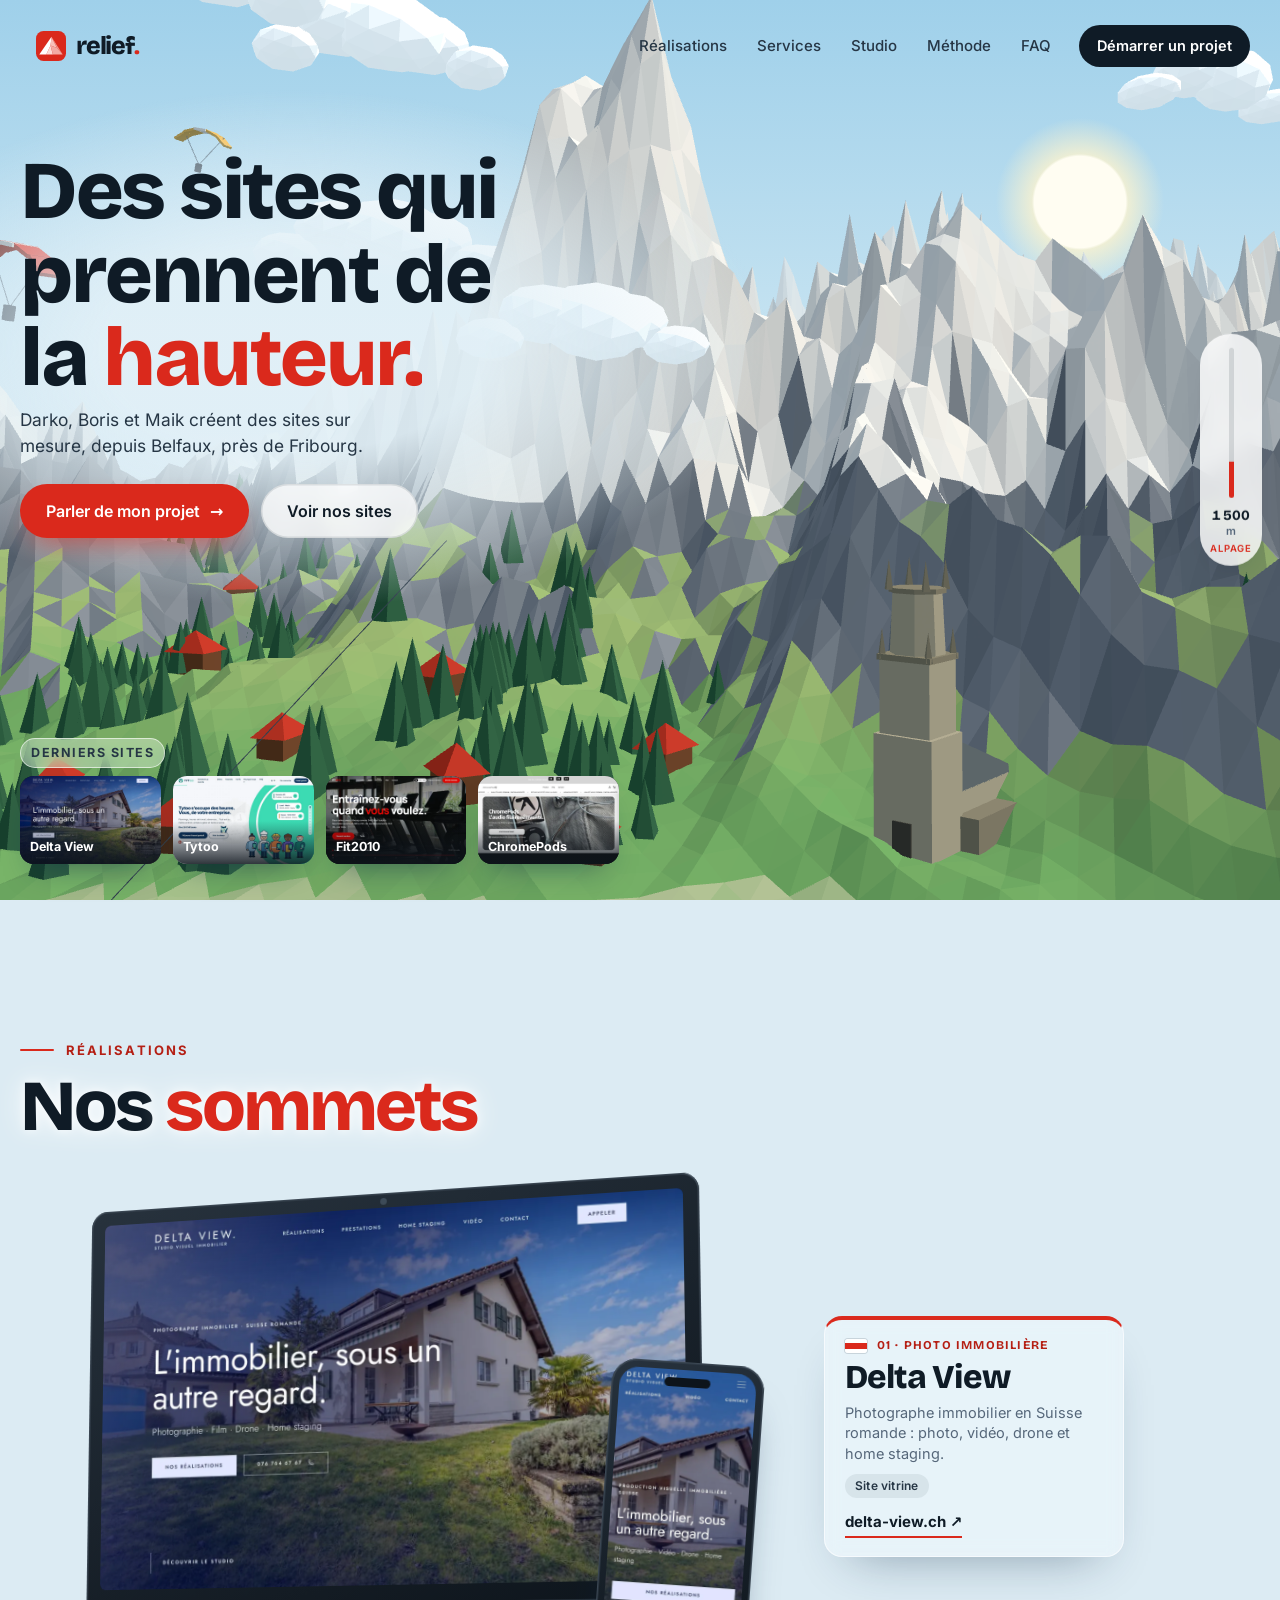
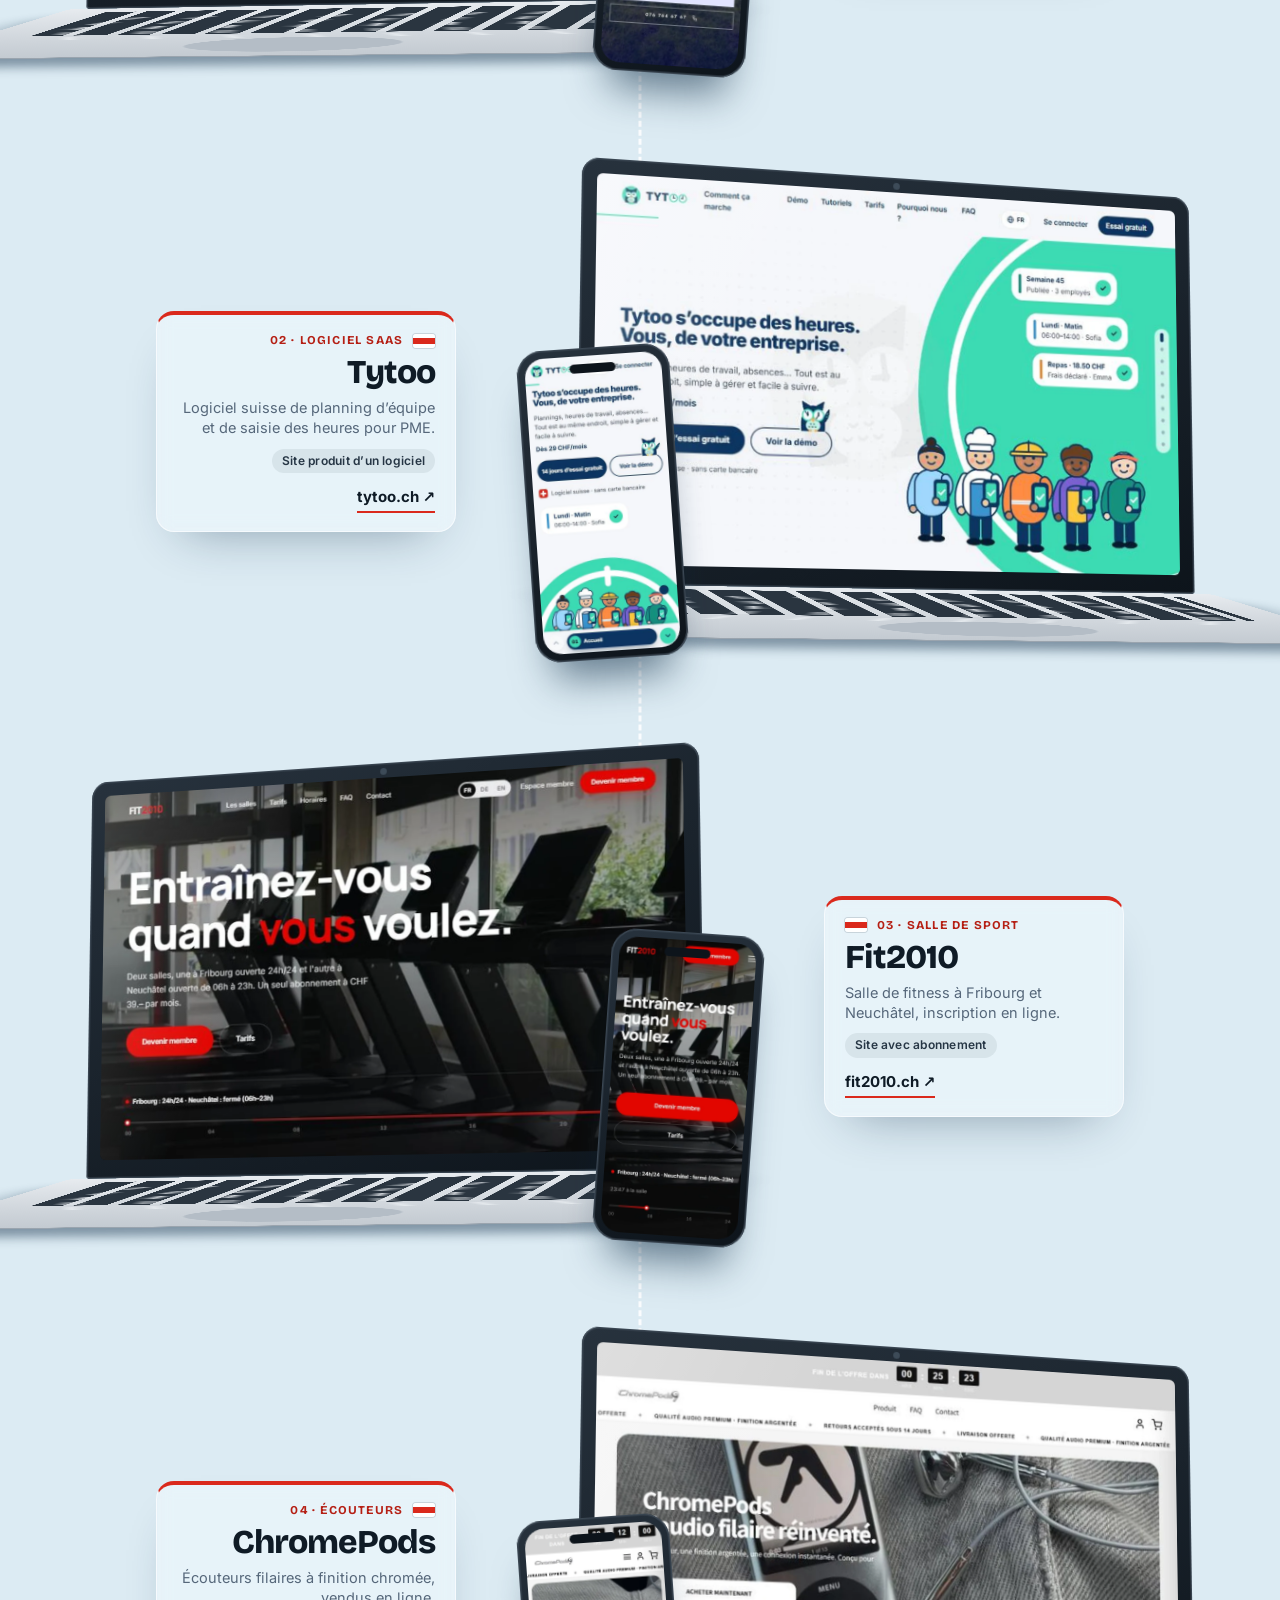
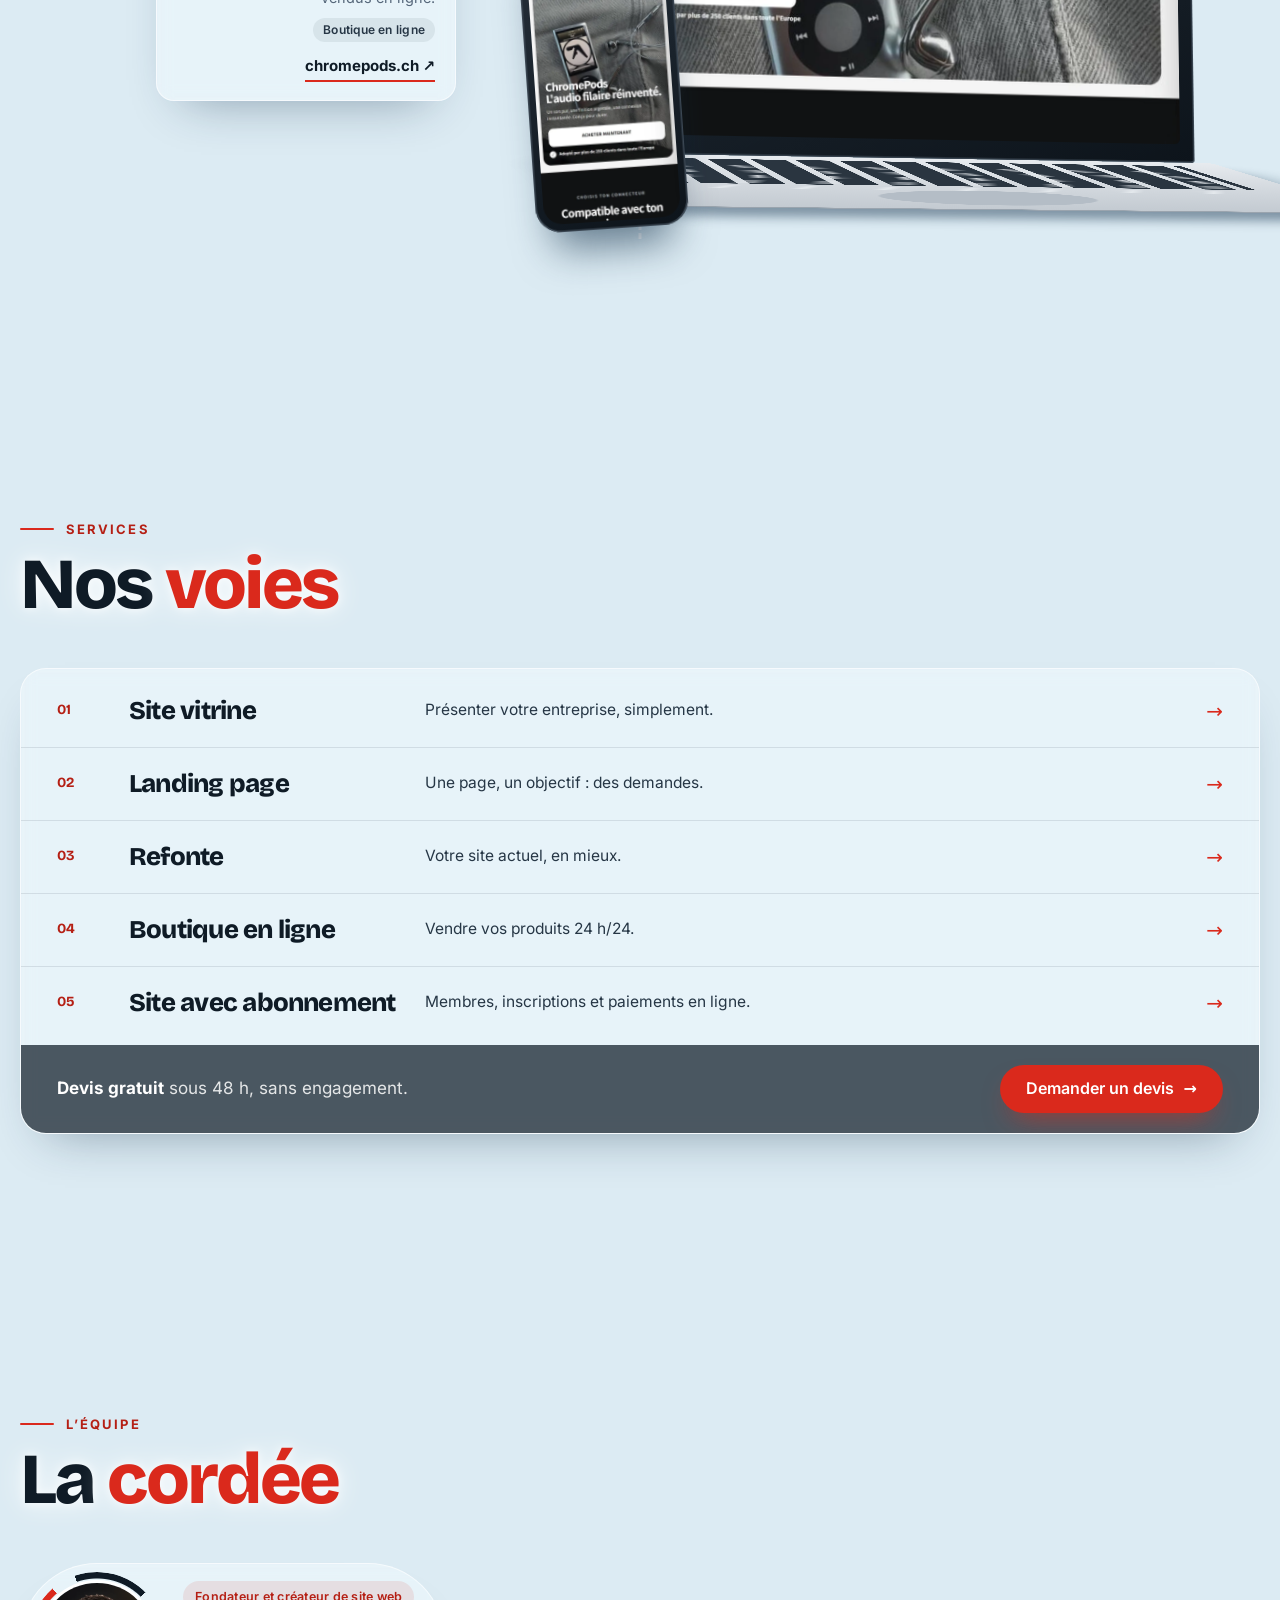
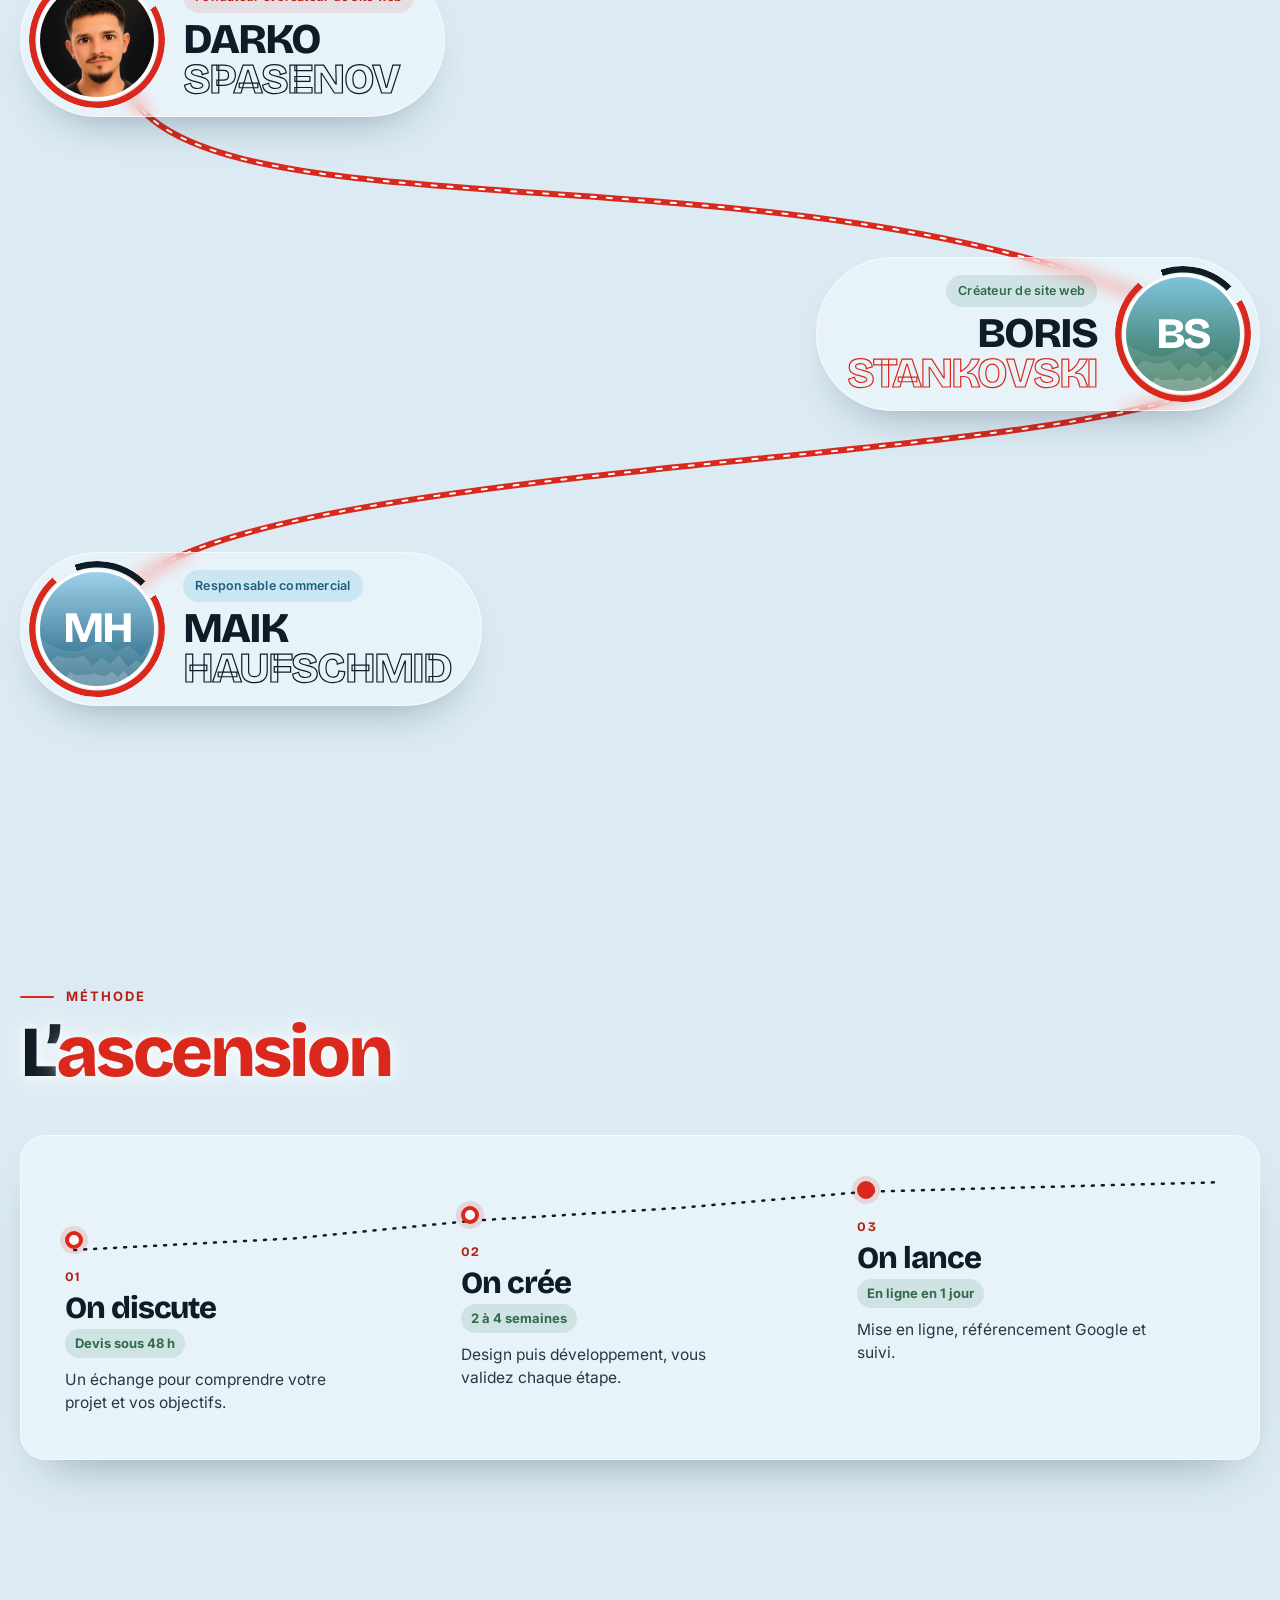
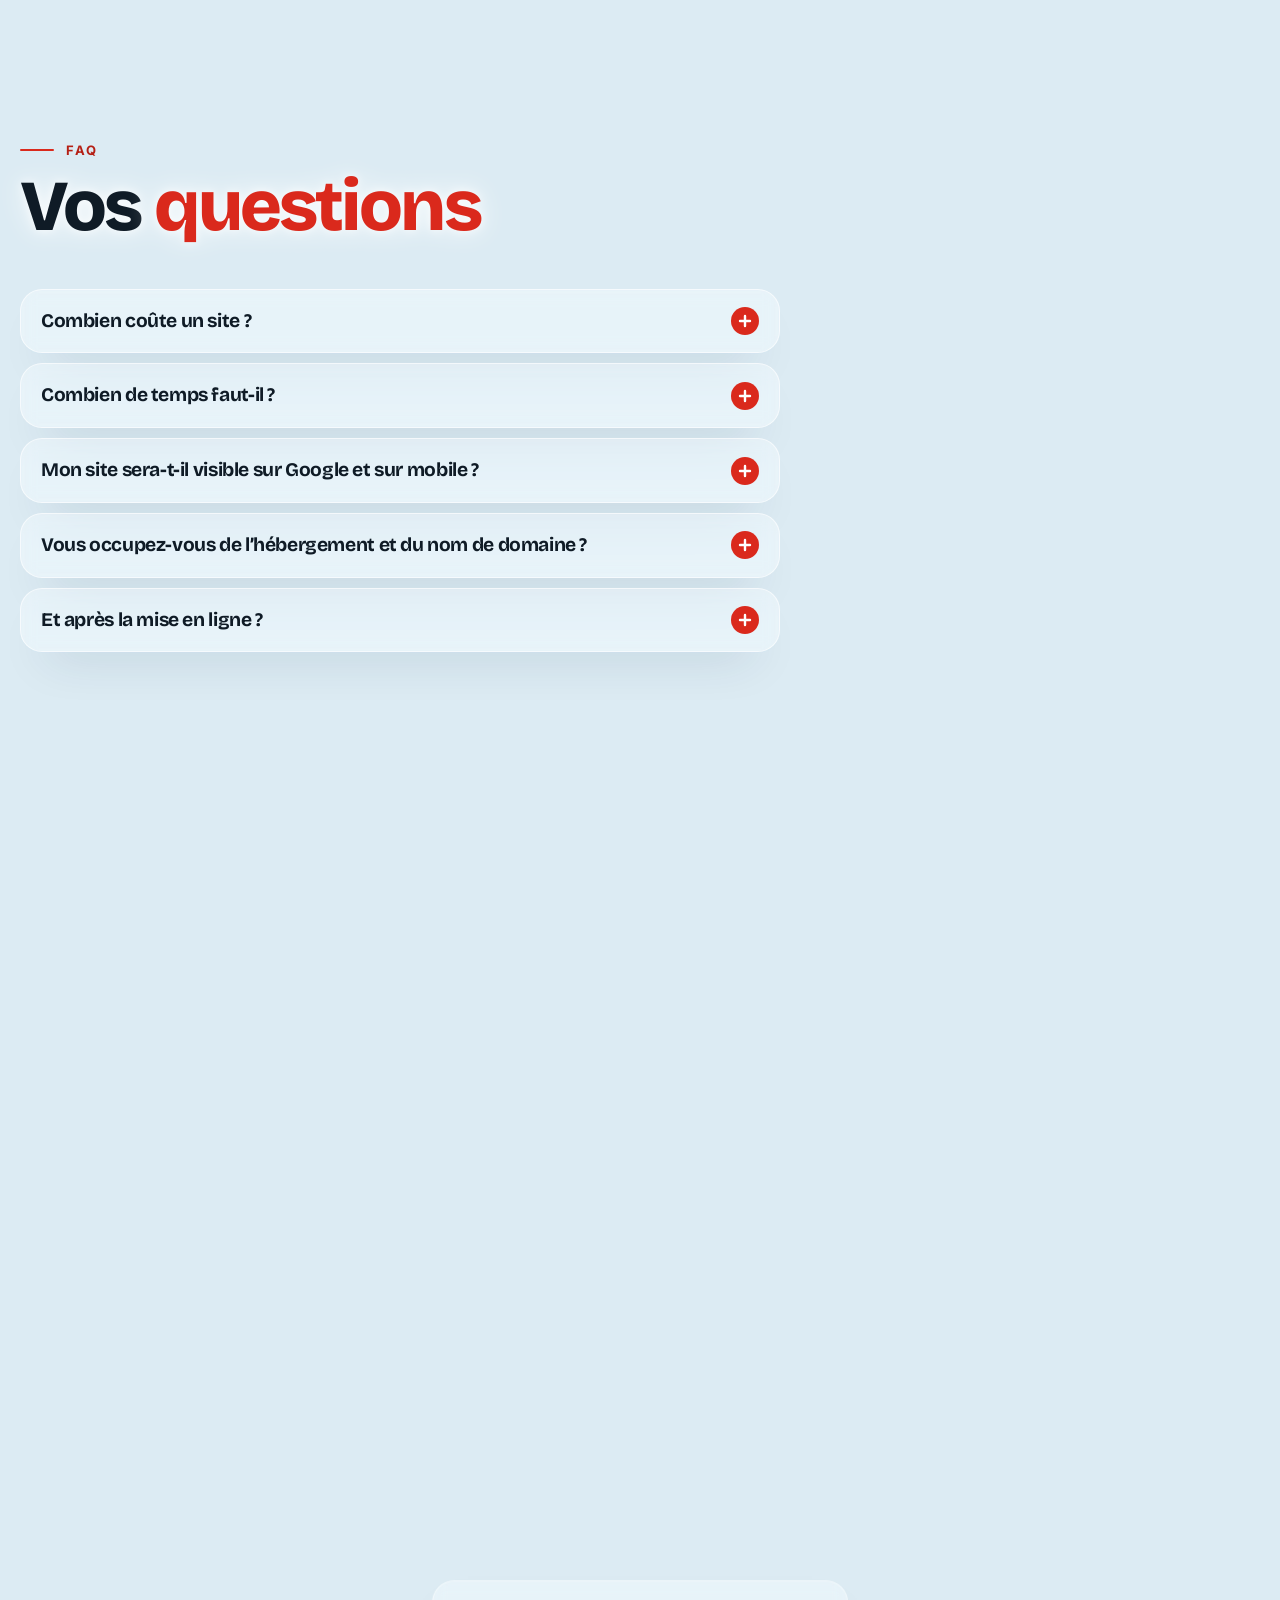
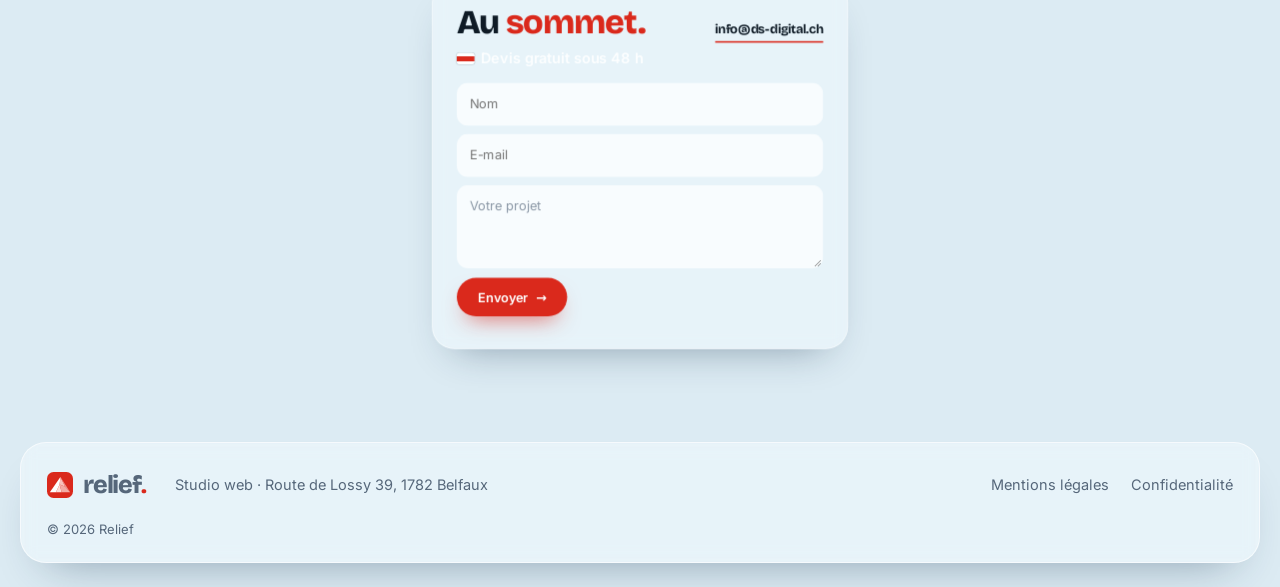
==== index.html @ d798a4e4 "Mobile : 2 sites par écran et défilement automatique écran par écran Co-Authored-By: Claude Opus 5.5" ====
<!doctype html>
<html lang="fr-CH">
<head>
<meta charset="utf-8">
<meta name="viewport" content="width=device-width, initial-scale=1, viewport-fit=cover">
<title>Relief — Création de sites internet à Fribourg | Studio web suisse</title>
<meta name="description" content="Relief, studio web à Belfaux (Fribourg) : sites vitrines, landing pages, refontes, boutiques en ligne et sites avec abonnement. Devis gratuit sous 48 h.">
<link rel="canonical" href="https://darkospasenov.github.io/relief/">
<meta name="robots" content="index, follow, max-image-preview:large">
<meta name="theme-color" content="#EAF3F8">
<link rel="icon" href="assets/logo-relief.svg" type="image/svg+xml">
<link rel="icon" href="assets/favicon.png" type="image/png">
<meta property="og:type" content="website">
<meta property="og:locale" content="fr_CH">
<meta property="og:site_name" content="Relief">
<meta property="og:url" content="https://darkospasenov.github.io/relief/">
<meta property="og:title" content="Relief — Des sites qui prennent de la hauteur">
<meta property="og:description" content="Studio web à Fribourg : sites vitrines, landing pages, refontes, boutiques et sites avec abonnement. Devis gratuit sous 48 h.">
<meta property="og:image" content="https://darkospasenov.github.io/relief/assets/og-image.jpg">
<meta property="og:image:alt" content="Relief, studio web suisse : des sites qui prennent de la hauteur">
<meta name="twitter:card" content="summary_large_image">
<link rel="preload" href="assets/fonts/bricolage.woff2" as="font" type="font/woff2" crossorigin>
<link rel="preload" href="assets/fonts/inter.woff2" as="font" type="font/woff2" crossorigin>
<link rel="stylesheet" href="assets/relief.css?v=20261126h">
<script defer src="site-config.js?v=20261126h"></script>
<script defer src="assets/relief-ui.js?v=20261126h"></script>
<script type="module" src="assets/relief-3d.min.js?v=20261126h"></script>
<script type="application/ld+json">
{"@context":"https://schema.org","@graph":[
{"@type":"ProfessionalService","@id":"https://darkospasenov.github.io/relief/#studio","name":"Relief","description":"Studio web suisse : création de sites internet sur mesure à Fribourg.","url":"https://darkospasenov.github.io/relief/","logo":"https://darkospasenov.github.io/relief/assets/favicon.png","image":"https://darkospasenov.github.io/relief/assets/og-image.jpg","email":"info@ds-digital.ch","address":{"@type":"PostalAddress","streetAddress":"Route de Lossy 39","postalCode":"1782","addressLocality":"Belfaux","addressRegion":"FR","addressCountry":"CH"},"areaServed":[{"@type":"AdministrativeArea","name":"Canton de Fribourg"},{"@type":"Country","name":"Suisse"}],"knowsLanguage":"fr","founder":{"@type":"Person","name":"Darko Spasenov"},"employee":[{"@type":"Person","name":"Darko Spasenov","jobTitle":"Fondateur et créateur de site web"},{"@type":"Person","name":"Boris Stankovski","jobTitle":"Créateur de site web"},{"@type":"Person","name":"Maik Haufschmid","jobTitle":"Responsable commercial"}],
"hasOfferCatalog":{"@type":"OfferCatalog","name":"Services","itemListElement":[
{"@type":"Offer","itemOffered":{"@type":"Service","name":"Site vitrine"}},
{"@type":"Offer","itemOffered":{"@type":"Service","name":"Landing page"}},
{"@type":"Offer","itemOffered":{"@type":"Service","name":"Refonte de site"}},
{"@type":"Offer","itemOffered":{"@type":"Service","name":"Boutique en ligne"}},
{"@type":"Offer","itemOffered":{"@type":"Service","name":"Site avec abonnement"}}]}},
{"@type":"WebSite","@id":"https://darkospasenov.github.io/relief/#site","url":"https://darkospasenov.github.io/relief/","name":"Relief","inLanguage":"fr-CH","publisher":{"@id":"https://darkospasenov.github.io/relief/#studio"}},
{"@type":"FAQPage","mainEntity":[{"@type": "Question", "name": "Combien coûte un site ?", "acceptedAnswer": {"@type": "Answer", "text": "Chaque projet est différent. Décrivez-nous le vôtre : vous recevez un devis gratuit sous 48 h."}},
{"@type": "Question", "name": "Combien de temps faut-il ?", "acceptedAnswer": {"@type": "Answer", "text": "En général 2 à 4 semaines, selon la taille du site et la rapidité des contenus (textes, photos)."}},
{"@type": "Question", "name": "Mon site sera-t-il visible sur Google et sur mobile ?", "acceptedAnswer": {"@type": "Answer", "text": "Oui. Chaque site est pensé d’abord pour le téléphone, rapide, et préparé pour le référencement Google."}},
{"@type": "Question", "name": "Vous occupez-vous de l’hébergement et du nom de domaine ?", "acceptedAnswer": {"@type": "Answer", "text": "Oui, on peut tout gérer pour vous, ou travailler avec ce que vous avez déjà."}},
{"@type": "Question", "name": "Et après la mise en ligne ?", "acceptedAnswer": {"@type": "Answer", "text": "On reste là pour les mises à jour, les modifications et les nouvelles pages."}}]}
]}
</script>
</head>
<body class="ascent">
<div class="world" aria-hidden="true"><i class="sun"></i><canvas data-hero-canvas></canvas><div class="hero-fallback"></div><i class="cloudpass" data-cloudpass></i></div>
<a class="skip" href="#main">Aller au contenu</a>

<header class="nav" data-nav>
  <div class="wrap nav-in">
    <a class="logo" href="#top" aria-label="Relief, accueil">
      <img src="assets/logo-relief.svg" alt="" width="30" height="30">
      <span>relief<b>.</b></span>
    </a>
    <nav class="nav-links" aria-label="Navigation principale">
      <a href="#sommets">Réalisations</a>
      <a href="#services">Services</a>
      <a href="#studio">Studio</a>
      <a href="#methode">Méthode</a>
      <a href="#faq">FAQ</a>
    </nav>
    <a class="btn btn-ink btn-sm" href="#contact">Démarrer un projet</a>
    <button class="burger" type="button" aria-label="Ouvrir le menu" aria-expanded="false" data-burger><span></span><span></span></button>
  </div>
  <div class="mobile-menu" data-menu hidden>
    <a href="#sommets">Réalisations</a>
    <a href="#services">Services</a>
    <a href="#studio">Studio</a>
    <a href="#methode">Méthode</a>
    <a href="#faq">FAQ</a>
    <a href="#contact">Contact</a>
  </div>
</header>

<main id="main">

  <!-- HERO ─ paysage alpin en WebGL -->
  <section class="hero" id="top" data-scroll>
    <div class="wrap hero-in">
      <div class="hero-copy">
        <h1 class="hero-title" data-words>Des sites qui prennent de la <em>hauteur.</em></h1>
        <p class="hero-sub">Darko, Boris et Maik créent des sites sur mesure, depuis Belfaux, près de Fribourg.</p>
        <div class="hero-cta">
          <a class="btn btn-red" href="#contact">Parler de mon projet <span aria-hidden="true">→</span></a>
          <a class="btn btn-ghost" href="#sommets">Voir nos sites</a>
        </div>
      </div>
    </div>
    <!-- bas de l'écran d'accueil : les derniers sites, en vignettes -->
    <div class="wrap hero-work">
      <p class="hero-work-label">Derniers sites</p>
      <ul class="hero-work-list">
        <li><a href="#site-delta-view"><img src="assets/work/delta-view.webp" alt="" width="1280" height="800" decoding="async"><span>Delta View</span></a></li>
        <li><a href="#site-tytoo"><img src="assets/work/tytoo.webp" alt="" width="1280" height="800" decoding="async"><span>Tytoo</span></a></li>
        <li><a href="#site-fit2010"><img src="assets/work/fit2010.webp" alt="" width="1280" height="800" decoding="async"><span>Fit2010</span></a></li>
        <li><a href="#site-chromepods"><img src="assets/work/chromepods.webp" alt="" width="1280" height="800" decoding="async"><span>ChromePods</span></a></li>
      </ul>
    </div>
  </section>


  <!-- RÉALISATIONS ─ un ordinateur 3D qui s'ouvre pour chaque site -->
  <section class="section sommets" id="sommets">
    <div class="wrap">
      <div class="sec-head" data-scroll>
        <p class="kicker">Réalisations</p>
        <h2 class="sec-title">Nos <em>sommets</em></h2>
      </div>

      <div class="trail">
        <!--
          Pour ajouter une réalisation : copier un <article class="climb"> et
          mettre la capture (1280×800, .webp) dans assets/work/.
        -->
        <article class="climb" id="site-delta-view" data-scroll>
          <a class="laptop" href="https://delta-view.ch" target="_blank" rel="noopener" aria-label="Visiter delta-view.ch">
            <span class="laptop-3d">
              <span class="laptop-lid"><span class="laptop-screen">
                <img src="assets/work/delta-view.webp" alt="Page d’accueil du site delta-view.ch, réalisé par Relief" width="1280" height="800" loading="lazy" decoding="async">
              </span></span>
              <span class="laptop-base" aria-hidden="true"></span>
            </span>
            <span class="phone" aria-hidden="true"><img src="assets/work/delta-view-mobile.webp" alt="" width="600" height="1300" loading="lazy" decoding="async"></span>
          </a>
          <div class="climb-copy">
            <p class="summit"><span class="blaze" aria-hidden="true"></span>01 · Photo immobilière</p>
            <h3>Delta View</h3>
            <p class="climb-desc">Photographe immobilier en Suisse romande : photo, vidéo, drone et home staging.</p>
            <p class="climb-what"><span class="pill">Site vitrine</span></p>
            <a class="link-arrow" href="https://delta-view.ch" target="_blank" rel="noopener">delta-view.ch ↗</a>
          </div>
        </article>

        <article class="climb" id="site-tytoo" data-scroll>
          <a class="laptop" href="https://tytoo.ch" target="_blank" rel="noopener" aria-label="Visiter tytoo.ch">
            <span class="laptop-3d">
              <span class="laptop-lid"><span class="laptop-screen">
                <img src="assets/work/tytoo.webp" alt="Page d’accueil du site tytoo.ch, réalisé par Relief" width="1280" height="800" loading="lazy" decoding="async">
              </span></span>
              <span class="laptop-base" aria-hidden="true"></span>
            </span>
            <span class="phone" aria-hidden="true"><img src="assets/work/tytoo-mobile.webp" alt="" width="600" height="1300" loading="lazy" decoding="async"></span>
          </a>
          <div class="climb-copy">
            <p class="summit"><span class="blaze" aria-hidden="true"></span>02 · Logiciel SaaS</p>
            <h3>Tytoo</h3>
            <p class="climb-desc">Logiciel suisse de planning d’équipe et de saisie des heures pour PME.</p>
            <p class="climb-what"><span class="pill">Site produit d’un logiciel</span></p>
            <a class="link-arrow" href="https://tytoo.ch" target="_blank" rel="noopener">tytoo.ch ↗</a>
          </div>
        </article>

        <article class="climb" id="site-fit2010" data-scroll>
          <a class="laptop" href="https://fit2010.ch" target="_blank" rel="noopener" aria-label="Visiter fit2010.ch">
            <span class="laptop-3d">
              <span class="laptop-lid"><span class="laptop-screen">
                <img src="assets/work/fit2010.webp" alt="Page d’accueil du site fit2010.ch, réalisé par Relief" width="1280" height="800" loading="lazy" decoding="async">
              </span></span>
              <span class="laptop-base" aria-hidden="true"></span>
            </span>
            <span class="phone" aria-hidden="true"><img src="assets/work/fit2010-mobile.webp" alt="" width="600" height="1300" loading="lazy" decoding="async"></span>
          </a>
          <div class="climb-copy">
            <p class="summit"><span class="blaze" aria-hidden="true"></span>03 · Salle de sport</p>
            <h3>Fit2010</h3>
            <p class="climb-desc">Salle de fitness à Fribourg et Neuchâtel, inscription en ligne.</p>
            <p class="climb-what"><span class="pill">Site avec abonnement</span></p>
            <a class="link-arrow" href="https://fit2010.ch" target="_blank" rel="noopener">fit2010.ch ↗</a>
          </div>
        </article>

        <article class="climb" id="site-chromepods" data-scroll>
          <a class="laptop" href="https://chromepods.ch" target="_blank" rel="noopener" aria-label="Visiter chromepods.ch">
            <span class="laptop-3d">
              <span class="laptop-lid"><span class="laptop-screen">
                <img src="assets/work/chromepods.webp" alt="Page d’accueil du site chromepods.ch, réalisé par Relief" width="1280" height="800" loading="lazy" decoding="async">
              </span></span>
              <span class="laptop-base" aria-hidden="true"></span>
            </span>
            <span class="phone" aria-hidden="true"><img src="assets/work/chromepods-mobile.webp" alt="" width="600" height="1300" loading="lazy" decoding="async"></span>
          </a>
          <div class="climb-copy">
            <p class="summit"><span class="blaze" aria-hidden="true"></span>04 · Écouteurs</p>
            <h3>ChromePods</h3>
            <p class="climb-desc">Écouteurs filaires à finition chromée, vendus en ligne.</p>
            <p class="climb-what"><span class="pill">Boutique en ligne</span></p>
            <a class="link-arrow" href="https://chromepods.ch" target="_blank" rel="noopener">chromepods.ch ↗</a>
          </div>
        </article>


      </div>
    </div>
  </section>


  <!-- SERVICES ─ les types de sites -->
  <section class="section services" id="services">
    <div class="wrap">
      <div class="sec-head" data-scroll>
        <p class="kicker">Services</p>
        <h2 class="sec-title">Nos <em>voies</em></h2>
      </div>
      <div class="voies" data-scroll>
        <ol class="voies-list">
          <li><a href="#contact"><span class="v-n">01</span><span class="v-t">Site vitrine</span><span class="v-d">Présenter votre entreprise, simplement.</span><span class="v-go" aria-hidden="true">→</span></a></li>
          <li><a href="#contact"><span class="v-n">02</span><span class="v-t">Landing page</span><span class="v-d">Une page, un objectif : des demandes.</span><span class="v-go" aria-hidden="true">→</span></a></li>
          <li><a href="#contact"><span class="v-n">03</span><span class="v-t">Refonte</span><span class="v-d">Votre site actuel, en mieux.</span><span class="v-go" aria-hidden="true">→</span></a></li>
          <li><a href="#contact"><span class="v-n">04</span><span class="v-t">Boutique en ligne</span><span class="v-d">Vendre vos produits 24 h/24.</span><span class="v-go" aria-hidden="true">→</span></a></li>
          <li><a href="#contact"><span class="v-n">05</span><span class="v-t">Site avec abonnement</span><span class="v-d">Membres, inscriptions et paiements en ligne.</span><span class="v-go" aria-hidden="true">→</span></a></li>
        </ol>
        <div class="voies-foot">
          <p><b>Devis gratuit</b> sous 48 h, sans engagement.</p>
          <a class="btn btn-red" href="#contact">Demander un devis <span aria-hidden="true">→</span></a>
        </div>
      </div>
    </div>
  </section>

  <!-- STUDIO / ÉQUIPE -->
  <section class="section studio" id="studio">
    <div class="wrap">
      <div class="sec-head" data-scroll>
        <p class="kicker">L’équipe</p>
        <h2 class="sec-title">La <em>cordée</em></h2>
      </div>

      <!-- La cordée : deux créateurs reliés par une corde qui se déroule au défilement -->
      <div class="cordee" data-scroll>
        <svg class="rope" viewBox="0 0 100 100" preserveAspectRatio="none" aria-hidden="true"><path d="M8 12 C 8 40, 60 22, 92 46 S 8 62, 8 88"/><path class="twist" d="M8 12 C 8 40, 60 22, 92 46 S 8 62, 8 88"/></svg>

        <article class="guide" data-scroll>
          <div class="medal">
            <span class="medal-ring" aria-hidden="true"></span>
            <img src="assets/darko-portrait-600.webp" alt="Darko Spasenov" width="600" height="750" loading="lazy" decoding="async">
            <span class="medal-n" aria-hidden="true">01</span>
          </div>
          <div class="guide-copy">
            <span class="pill pill-red">Fondateur et créateur de site web</span>
            <h3 class="guide-name"><span>Darko</span> <span class="out">Spasenov</span></h3>
          </div>
        </article>

        <article class="guide guide-b" data-scroll>
          <div class="medal medal-mono">
            <span class="medal-ring" aria-hidden="true"></span>
            <!-- Photo à venir : remplacer le <b> par <img src="assets/boris-portrait.webp" alt="Boris Stankovski" …> -->
            <b aria-hidden="true">BS</b>
            <span class="medal-n" aria-hidden="true">02</span>
          </div>
          <div class="guide-copy">
            <span class="pill pill-green">Créateur de site web</span>
            <h3 class="guide-name"><span>Boris</span> <span class="out">Stankovski</span></h3>
          </div>
        </article>

        <article class="guide" data-scroll>
          <div class="medal medal-mono">
            <span class="medal-ring" aria-hidden="true"></span>
            <!-- Photo à venir : remplacer le <b> par <img src="assets/maik-portrait.webp" alt="Maik Haufschmid" …> -->
            <b aria-hidden="true">MH</b>
            <span class="medal-n" aria-hidden="true">03</span>
          </div>
          <div class="guide-copy">
            <span class="pill pill-blue">Responsable commercial</span>
            <h3 class="guide-name"><span>Maik</span> <span class="out">Haufschmid</span></h3>
          </div>
        </article>
      </div>
    </div>
  </section>

  <!-- MÉTHODE -->
  <section class="section method" id="methode">
    <div class="wrap">
      <div class="sec-head" data-scroll>
        <p class="kicker">Méthode</p>
        <h2 class="sec-title">L’<em>ascension</em></h2>
      </div>
      <div class="route" data-scroll>
        <svg class="route-line" viewBox="0 0 300 60" preserveAspectRatio="none" aria-hidden="true"><path d="M2.4 60 L60 50 L106 35 L160 24 L209 10 L300 2"/></svg>
        <ol class="stages">
          <li class="stage" data-scroll>
            <span class="stage-dot" aria-hidden="true"></span>
            <span class="stage-n">01</span>
            <h3>On discute</h3>
            <p class="stage-time">Devis sous 48 h</p>
            <p class="stage-txt">Un échange pour comprendre votre projet et vos objectifs.</p>
          </li>
          <li class="stage" data-scroll>
            <span class="stage-dot" aria-hidden="true"></span>
            <span class="stage-n">02</span>
            <h3>On crée</h3>
            <p class="stage-time">2 à 4 semaines</p>
            <p class="stage-txt">Design puis développement, vous validez chaque étape.</p>
          </li>
          <li class="stage" data-scroll>
            <span class="stage-dot" aria-hidden="true"></span>
            <span class="stage-n">03</span>
            <h3>On lance</h3>
            <p class="stage-time">En ligne en 1 jour</p>
            <p class="stage-txt">Mise en ligne, référencement Google et suivi.</p>
          </li>
        </ol>
      </div>
    </div>
  </section>


  <!-- TÉMOIGNAGES ─ à activer quand les citations des clients sont prêtes :
       enlever les marques de commentaire autour de la section.
  <section class="section quotes" id="avis">
    <div class="wrap">
      <div class="sec-head" data-scroll>
        <h2 class="sec-title"><span class="blaze" aria-hidden="true"></span>Ils en <em>parlent</em></h2>
      </div>
      <div class="quotes-row">
        <figure class="quote" data-scroll>
          <blockquote>« Citation du client. »</blockquote>
          <figcaption><b>Prénom Nom</b> · delta-view.ch</figcaption>
        </figure>
      </div>
    </div>
  </section>
  -->

  <!-- FAQ -->
  <section class="section faq" id="faq">
    <div class="wrap">
      <div class="sec-head" data-scroll>
        <p class="kicker">FAQ</p>
        <h2 class="sec-title">Vos <em>questions</em></h2>
      </div>
      <div class="qas">
        <details class="qa" data-scroll>
          <summary>Combien coûte un site ?</summary>
          <p>Chaque projet est différent. Décrivez-nous le vôtre : vous recevez un devis gratuit sous 48 h.</p>
        </details>
        <details class="qa" data-scroll>
          <summary>Combien de temps faut-il ?</summary>
          <p>En général 2 à 4 semaines, selon la taille du site et la rapidité des contenus (textes, photos).</p>
        </details>
        <details class="qa" data-scroll>
          <summary>Mon site sera-t-il visible sur Google et sur mobile ?</summary>
          <p>Oui. Chaque site est pensé d’abord pour le téléphone, rapide, et préparé pour le référencement Google.</p>
        </details>
        <details class="qa" data-scroll>
          <summary>Vous occupez-vous de l’hébergement et du nom de domaine ?</summary>
          <p>Oui, on peut tout gérer pour vous, ou travailler avec ce que vous avez déjà.</p>
        </details>
        <details class="qa" data-scroll>
          <summary>Et après la mise en ligne ?</summary>
          <p>On reste là pour les mises à jour, les modifications et les nouvelles pages.</p>
        </details>
      </div>
    </div>
  </section>

  <!-- CONTACT -->
  <section class="section contact" id="contact">
    <div class="wrap">
      <div class="contact-card" data-scroll>
        <div class="contact-copy">
          <h2 class="sec-title">Au <em>sommet.</em></h2>
          <a class="contact-mail" data-email href="mailto:info@ds-digital.ch">info@ds-digital.ch</a>
          <p class="contact-48"><span class="blaze" aria-hidden="true"></span>Devis gratuit sous 48 h</p>
        </div>
        <form class="form" data-form action="https://formspree.io/f/xzebjypp" method="POST">
          <input type="hidden" name="_subject" value="Nouvelle demande — site Relief">
          <input name="nom" type="text" autocomplete="name" required placeholder="Nom" aria-label="Nom">
          <input name="email" type="email" autocomplete="email" required placeholder="E-mail" aria-label="E-mail">
          <textarea name="message" rows="3" required placeholder="Votre projet" aria-label="Votre projet"></textarea>
          <input type="text" name="_gotcha" tabindex="-1" autocomplete="off" class="hp" aria-hidden="true">
          <button class="btn btn-red" type="submit">Envoyer <span aria-hidden="true">→</span></button>
          <p class="form-status" data-form-status role="status"></p>
        </form>
      </div>
    </div>
  </section>
</main>

<!-- altimètre : suit la montée de la caméra -->
<div class="alti" aria-hidden="true"><span class="alti-track"><i data-alti-bar></i></span><span class="alti-txt"><b data-alti-n>560</b> m<em data-alti-zone>Vallée</em></span></div>
<i class="confetti" aria-hidden="true"></i>

<footer class="footer">
  <div class="wrap footer-in">
    <a class="logo" href="#top"><img src="assets/logo-relief.svg" alt="" width="26" height="26"><span>relief<b>.</b></span></a>
    <p>Studio web · Route de Lossy 39, 1782 Belfaux</p>
    <nav aria-label="Liens légaux"><a href="mentions-legales.html">Mentions légales</a><a href="confidentialite.html">Confidentialité</a></nav>
    <p class="copy">© <span data-year>2026</span> Relief</p>
  </div>
</footer>
</body>
</html>
---- assets/relief.css ----
/* ==========================================================
   RELIEF — studio web suisse
   Thème alpin : neige, ciel de glacier, sapin, rouge suisse
   ========================================================== */
@font-face{font-family:"Bricolage";src:url("fonts/bricolage.woff2") format("woff2");font-weight:200 800;font-display:swap}
@font-face{font-family:"Inter";src:url("fonts/inter.woff2") format("woff2");font-weight:100 900;font-display:swap}

:root{
  --bg:#F6F9FA;          /* neige */
  --paper:#FFFFFF;
  --ink:#0F1B26;         /* roche sombre */
  --ink-2:#263645;
  --muted:#56677A;
  --line:rgba(15,27,38,.11);
  --red:#DA291C;         /* rouge suisse */
  --red-dark:#B51F14;
  --fir:#2F6B4A;         /* sapin */
  --glacier:#7FC3DD;
  --sky:#CFE6F2;
  --radius:22px;
  --shadow:0 30px 60px -28px rgba(15,45,70,.38),0 12px 24px -14px rgba(15,27,38,.16);
  --display:"Bricolage",ui-sans-serif,system-ui,sans-serif;
  --sans:"Inter",ui-sans-serif,system-ui,-apple-system,"Segoe UI",sans-serif;
  --ease:cubic-bezier(.2,.8,.2,1);
}

*,*::before,*::after{box-sizing:border-box}
html{scroll-behavior:smooth;-webkit-text-size-adjust:100%}
body{margin:0;background:var(--bg);color:var(--ink);font:400 17px/1.6 var(--sans);-webkit-font-smoothing:antialiased;overflow-x:hidden}
main,.footer{overflow-x:clip}
img,svg{max-width:100%;display:block}
a{color:inherit;text-decoration:none}
h1,h2,h3{font-family:var(--display);font-weight:800;letter-spacing:-.03em;line-height:1.02;margin:0}
p{margin:0}
em{font-style:normal}
button{font:inherit;cursor:pointer}
:focus-visible{outline:3px solid var(--red);outline-offset:3px;border-radius:8px}
.skip{position:absolute;left:-9999px;top:8px;background:var(--ink);color:#fff;padding:10px 14px;border-radius:10px;z-index:100}
.skip:focus{left:8px}
.wrap{width:min(1240px,100% - 32px);margin-inline:auto}

/* effets pilotés par le défilement : --e = entrée (0 à 1), --p = traversée de l'écran (0 à 1). Sans JS, tout est en place. */
[data-scroll]{--e:1;--p:.5}
.cloudpass{position:absolute;inset:0;opacity:0;background:radial-gradient(120% 90% at 50% 55%,#fff 35%,rgba(255,255,255,.75) 70%,rgba(255,255,255,.4))}

/* ---------- boutons ---------- */
.btn{display:inline-flex;align-items:center;justify-content:center;gap:10px;height:54px;padding:0 26px;border-radius:999px;font-weight:600;font-size:16px;border:0;transition:transform .35s var(--ease),box-shadow .35s var(--ease),background .3s}
.btn:hover{transform:translateY(-2px)}
.btn-sm{height:42px;padding:0 18px;font-size:14.5px}
.btn-ink{background:var(--ink);color:#fff}
.btn-red{background:var(--red);color:#fff;box-shadow:0 14px 28px -12px rgba(218,41,28,.7)}
.btn-red:hover{background:var(--red-dark)}
.btn-white{background:#fff;color:var(--red)}
.btn-ghost{background:rgba(255,255,255,.8);color:var(--ink);box-shadow:inset 0 0 0 1.5px var(--line);backdrop-filter:blur(8px)}
.btn-ghost:hover{box-shadow:inset 0 0 0 1.5px var(--ink)}

.pill{display:inline-block;padding:6px 12px;border-radius:999px;font-size:12.5px;font-weight:600;letter-spacing:.02em;background:rgba(15,27,38,.07);color:var(--ink-2)}
.pill-red{background:rgba(218,41,28,.1);color:var(--red-dark)}
.pill-green{background:rgba(47,107,74,.12);color:var(--fir)}

.eyebrow{display:inline-flex;align-items:center;gap:10px;font-size:13px;font-weight:600;letter-spacing:.14em;text-transform:uppercase;color:var(--ink-2)}
.eyebrow-light{color:rgba(255,255,255,.85)}
/* balise des sentiers de montagne suisses : blanc, rouge, blanc */
.blaze{flex:none;width:22px;height:14px;border-radius:3px;background:linear-gradient(#fff 0 30%,var(--red) 30% 70%,#fff 70%);box-shadow:0 0 0 1px rgba(15,27,38,.14)}

.hero-title em,.sec-title em{color:var(--red)}

/* ---------- navigation ---------- */
.nav{position:fixed;inset:0 0 auto;z-index:50;padding:14px 0}
.nav-in{display:flex;align-items:center;gap:28px;height:64px;padding:0 10px 0 16px;border-radius:999px;transition:background .35s,box-shadow .35s}
.nav.is-scrolled .nav-in{background:rgba(255,255,255,.82);backdrop-filter:blur(16px) saturate(1.4);-webkit-backdrop-filter:blur(16px) saturate(1.4);box-shadow:0 10px 30px -18px rgba(15,27,38,.4),inset 0 0 0 1px rgba(255,255,255,.6)}
.logo{display:inline-flex;align-items:center;gap:10px;font-family:var(--display);font-weight:800;font-size:25px;letter-spacing:-.05em}
.logo b{color:var(--red)}
.nav-links{display:flex;gap:30px;margin-left:auto;font-weight:500;font-size:15px}
.nav-links a{position:relative;color:var(--ink-2)}
.nav-links a::after{content:"";position:absolute;left:0;right:0;bottom:-5px;height:2px;border-radius:2px;background:var(--red);transform:scaleX(0);transform-origin:left;transition:transform .35s var(--ease)}
.nav-links a:hover::after{transform:scaleX(1)}
.burger{display:none;width:44px;height:44px;border-radius:50%;border:0;background:var(--ink);margin-left:auto;position:relative}
.burger span{position:absolute;left:13px;right:13px;height:2px;background:#fff;border-radius:2px;transition:transform .3s}
.burger span:first-child{top:18px}.burger span:last-child{top:25px}
.burger[aria-expanded="true"] span:first-child{transform:translateY(3.5px) rotate(45deg)}
.burger[aria-expanded="true"] span:last-child{transform:translateY(-3.5px) rotate(-45deg)}
.mobile-menu{width:min(1240px,100% - 32px);margin:10px auto 0;padding:14px;border-radius:24px;background:rgba(255,255,255,.96);backdrop-filter:blur(14px);box-shadow:var(--shadow);display:grid}
.mobile-menu[hidden]{display:none}
.mobile-menu a{padding:14px 12px;font-family:var(--display);font-size:24px;font-weight:700;border-bottom:1px solid var(--line)}
.mobile-menu a:last-child{border:0;color:var(--red)}

/* ---------- hero : les Alpes ---------- */
.hero{position:relative;min-height:100svh;padding:130px 0 0;display:flex;flex-direction:column}
/* le monde 3D reste fixe derrière la page : le défilement fait monter la caméra */
.world{position:fixed;inset:0;height:100lvh;z-index:-1;background:linear-gradient(180deg,#9FD0EA 0%,#C6E3F1 38%,#DCEBF3 62%,#DCEBF3 100%);pointer-events:none}
.sun{position:absolute;right:9%;top:13%;width:min(15vw,170px);aspect-ratio:1;border-radius:50%;background:radial-gradient(circle,#FFFDF2 0 38%,rgba(255,244,205,.75) 40%,rgba(255,244,205,0) 70%)}
.world canvas{position:absolute;inset:0;width:100%;height:100%;display:block;opacity:0;transition:opacity .6s}
.webgl-ready .world canvas{opacity:1}
.hero-fallback{position:absolute;inset:auto 0 0;height:55%;background:url("alpes.svg") bottom/100% 100% no-repeat;display:none}
.no-webgl .hero-fallback{display:block}
.no-webgl .world canvas,.no-webgl .alti,.no-webgl .build{display:none}
body.ascent{background:#DCEBF3}
.hero-in{position:relative}
.hero-copy::before{content:"";position:absolute;inset:-60px -90px -70px -200px;z-index:-1;background:radial-gradient(closest-side,rgba(226,240,247,.92) 40%,rgba(226,240,247,0));pointer-events:none}
.hero-copy{position:relative;max-width:660px;opacity:calc(1 - (var(--p) - .5) * 3.2);transform:translateY(calc((var(--p) - .5) * -220px)) scale(calc(1 - (var(--p) - .5) * .25));transform-origin:0 50%}
.hero-title{font-size:clamp(46px,6.4vw,94px);margin:20px 0 20px;text-wrap:balance}
.hero-sub{font-size:clamp(17px,1.4vw,20px);color:var(--ink-2);max-width:31ch}
.hero-cta{display:flex;flex-wrap:wrap;gap:12px;margin-top:30px}
.scroll-cue{position:absolute;left:50%;bottom:28px;transform:translateX(-50%);display:flex;align-items:center;gap:12px;padding:8px 18px 8px 10px;border-radius:999px;background:rgba(15,27,38,.72);color:#fff;font-size:14px;font-weight:600;backdrop-filter:blur(6px);white-space:nowrap}
.mouse{position:relative;width:20px;height:32px;border:2px solid #fff;border-radius:12px}
.mouse i{position:absolute;left:50%;top:6px;width:3px;height:6px;margin-left:-1.5px;border-radius:2px;background:#fff;animation:cue 1.8s infinite}
@keyframes cue{0%{opacity:0;transform:translateY(0)}40%{opacity:1}100%{opacity:0;transform:translateY(10px)}}

/* étapes de construction : elles s'allument pendant que la montagne se construit */
.build{display:flex;flex-wrap:wrap;gap:8px;list-style:none;padding:0;margin:26px 0 0}
.build li{display:flex;align-items:center;gap:7px;padding:7px 13px;border-radius:999px;font-size:13.5px;font-weight:600;background:rgba(255,255,255,.55);color:rgba(15,27,38,.45);transition:background .5s,color .5s,box-shadow .5s}
.build b{font-family:var(--display);font-size:12px;opacity:.7}
.build li.is-on{background:#fff;color:var(--ink)}
.build li.is-now{background:var(--ink);color:#fff;box-shadow:0 8px 18px -8px rgba(15,27,38,.6)}
.build li:last-child.is-now{background:var(--red)}

/* altimètre */
.alti{position:fixed;right:18px;top:50%;transform:translateY(-50%);z-index:40;display:flex;flex-direction:column;align-items:center;gap:10px;padding:14px 10px 12px;border-radius:999px;background:rgba(255,255,255,.82);backdrop-filter:blur(10px);box-shadow:var(--shadow)}
.alti-track{position:relative;width:5px;height:150px;border-radius:5px;background:rgba(15,27,38,.12);overflow:hidden}
.alti-track i{position:absolute;inset:0;background:var(--red);transform-origin:50% 100%;transform:scaleY(.03);transition:transform .2s linear}
.alti-txt{font-size:11px;font-weight:600;color:var(--muted);text-align:center;line-height:1.2}
.alti-txt b{display:block;font-family:var(--display);font-size:14px;color:var(--ink);font-variant-numeric:tabular-nums}

/* ---------- bande clients ---------- */
.marquee{position:relative;z-index:2;overflow:hidden;background:var(--ink);color:#fff;padding:20px 0;transform:rotate(-2deg) scale(1.04)}
.marquee-track{display:flex;gap:38px;width:max-content;transform:translateX(calc(var(--p) * -42%));font-family:var(--display);font-weight:700;font-size:clamp(22px,2.6vw,34px);letter-spacing:-.03em;align-items:center}
.marquee-track i{font-style:normal;color:var(--red);font-size:.55em}

/* ---------- sections ---------- */
.section{padding:clamp(80px,11vw,140px) 0;position:relative}
.sec-head{max-width:780px;margin-bottom:clamp(40px,6vw,70px)}
.ascent .sec-head{padding:clamp(22px,3vw,34px);border-radius:30px;background:rgba(255,255,255,.84);backdrop-filter:blur(14px) saturate(1.2);-webkit-backdrop-filter:blur(14px) saturate(1.2);box-shadow:var(--shadow)}
.ascent .sec-head .sec-title{margin-bottom:10px}
.sec-head{opacity:var(--e);transform:translateY(calc((1 - var(--e)) * 70px)) rotate(calc((1 - var(--e)) * -3deg));transform-origin:0 100%}
.sec-title em{background:linear-gradient(var(--red),var(--red)) 0 92%/calc(var(--e) * 100%) .08em no-repeat}
.sec-title{font-size:clamp(38px,5.4vw,72px);margin:16px 0 16px;text-wrap:balance}
.sec-sub{color:var(--muted);font-size:18px}

/* ---------- réalisations : le sentier et les ordinateurs 3D ---------- */
.trail{position:relative;display:grid;gap:clamp(50px,7vw,90px)}
/* le sentier en pointillés qui relie les sommets */
.trail::before{content:"";position:absolute;left:50%;top:0;bottom:0;border-left:3px dashed rgba(255,255,255,.85);transform:translateX(-50%)}
.climb{position:relative;display:grid;grid-template-columns:minmax(0,1.25fr) minmax(0,.75fr);align-items:center;gap:clamp(30px,6vw,90px)}
.climb:nth-child(even){grid-template-columns:minmax(0,.75fr) minmax(0,1.25fr)}
.climb:nth-child(even) .laptop{order:2}
.climb:nth-child(even) .climb-copy{justify-self:end;text-align:right}
.climb:nth-child(even) .summit{flex-direction:row-reverse}
.climb-copy{position:relative;display:grid;gap:14px;justify-items:start;max-width:360px;padding:26px;border-radius:26px;background:rgba(255,255,255,.94);box-shadow:var(--shadow)}
.climb:nth-child(even) .climb-copy{justify-items:end}
.climb-copy{opacity:var(--e);transform:translateY(calc((1 - var(--e)) * 90px)) scale(calc(.9 + .1 * var(--e)))}
.summit{display:flex;align-items:center;gap:10px;font-family:var(--display);font-weight:700;font-size:14px;letter-spacing:.1em;text-transform:uppercase;color:var(--red-dark)}
.climb-copy h3{font-size:clamp(34px,3.6vw,50px)}
.climb-copy p:not(.summit){color:var(--muted)}
.link-arrow{font-weight:700;color:var(--ink);border-bottom:2.5px solid var(--red);padding-bottom:2px;transition:color .3s}
.link-arrow:hover{color:var(--red)}

/* ordinateur portable en CSS 3D : fermé, puis il s'ouvre à l'arrivée */
.laptop{--tilt:-17deg;display:block;perspective:2400px;padding:0 6% 11%;position:relative;z-index:1}
.climb:nth-child(even) .laptop{--tilt:17deg;--from:1}
.laptop-3d{position:relative;display:block;transform-style:preserve-3d;transform:translateX(calc((1 - var(--e)) * var(--from,-1) * 90px)) rotateX(calc(7deg + var(--my,0deg))) rotateY(calc(var(--tilt) * (1.9 - .9 * var(--e)) + var(--mx,0deg)));transition:transform .25s linear}
.laptop-lid{position:relative;display:block;padding:2.4% 2.4% 3%;border-radius:18px 18px 4px 4px;background:linear-gradient(160deg,#27323d,#0d141b);box-shadow:0 0 0 1.5px #3b4753 inset;transform-origin:50% 100%;transform:rotateX(calc((1 - var(--e)) * -89deg));backface-visibility:hidden}
.laptop-lid::before{content:"";position:absolute;left:50%;top:1.1%;width:7px;height:7px;margin-left:-3.5px;border-radius:50%;background:#3d4b58}
.laptop-screen{position:relative;display:block;overflow:hidden;border-radius:6px;background:#0d141b}
.laptop-screen img,.shot-placeholder{width:100%;height:auto;aspect-ratio:16/10;object-fit:cover;object-position:top}
.laptop-screen::after{content:"";position:absolute;inset:0;background:linear-gradient(115deg,rgba(255,255,255,.22) 0,rgba(255,255,255,0) 32%);pointer-events:none}
.laptop-base{position:absolute;left:-3%;right:-3%;top:100%;aspect-ratio:16/8.4;border-radius:6px 6px 26px 26px;transform-origin:50% 0;transform:rotateX(80deg);
  background:
    radial-gradient(ellipse 15% 13% at 50% 79%,#b4bdc6 97%,transparent) ,
    repeating-linear-gradient(90deg,transparent 0 .9%,#2a3540 .9% 6.6%,transparent 6.6% 7.5%) 50% 16%/86% 50% no-repeat,
    linear-gradient(#e7ebef,#c3cad1);
  box-shadow:0 60px 60px -10px rgba(15,45,70,.45),inset 0 -6px 0 #9aa4ae}
.laptop-base::before{content:"";position:absolute;left:7%;right:7%;top:16%;height:50%;background:repeating-linear-gradient(0deg,transparent 0 3%,#e7ebef 3% 4.5%,transparent 4.5% 20%);background-size:100% 20%;opacity:.9}
.laptop:hover .laptop-screen img{transform:scale(1.03)}
.laptop-screen img{transition:transform .8s var(--ease)}
.shot-placeholder{display:grid;place-content:center;text-align:center;gap:6px;background:url("alpes-blanc.svg") bottom/100% 60% no-repeat,linear-gradient(160deg,#1c3a52,#0F1B26);color:#fff}
.shot-placeholder b{font-family:var(--display);font-size:clamp(34px,6vw,72px);letter-spacing:-.05em;line-height:1}
.shot-placeholder b em{color:#FF6A5E}
.shot-placeholder small{font-size:13px;opacity:.8;letter-spacing:.08em;text-transform:uppercase}

/* ---------- cartes 3D (tilt) ---------- */
[data-tilt]{--rx:0deg;--ry:0deg;perspective:1000px}
.glare{position:absolute;inset:0;pointer-events:none;background:radial-gradient(circle at var(--gx,50%) var(--gy,0%),rgba(255,255,255,.5),transparent 45%);opacity:0;transition:opacity .4s;mix-blend-mode:soft-light}
.card3d:hover .glare{opacity:1}

/* ---------- la cordée : les deux créateurs ---------- */
.cordee{position:relative;display:grid;gap:clamp(40px,7vw,90px);padding:clamp(26px,5vw,70px);border-radius:40px;background:rgba(255,255,255,.9);backdrop-filter:blur(14px);-webkit-backdrop-filter:blur(14px);box-shadow:var(--shadow);overflow:hidden}
/* la corde se déroule entre les deux médaillons */
.rope{position:absolute;inset:0;width:100%;height:100%;pointer-events:none;clip-path:inset(0 0 calc(100% - var(--p) * 190%) 0)}
.rope path{fill:none;stroke:var(--red);stroke-width:6;stroke-linecap:round;vector-effect:non-scaling-stroke}
.rope .twist{stroke:#fff;stroke-width:2;stroke-dasharray:5 11}
.guide{position:relative;display:grid;grid-template-columns:auto minmax(0,1fr);align-items:center;gap:clamp(20px,4vw,56px)}
.guide-b{grid-template-columns:minmax(0,1fr) auto;text-align:right}
.guide-b .medal{order:2}
.guide-b .guide-copy{justify-items:end}
.medal{position:relative;width:clamp(120px,19vw,250px);aspect-ratio:1;border-radius:50%;transform:scale(calc(.55 + .45 * var(--e))) rotate(calc((1 - var(--e)) * -25deg))}
.medal img,.medal b{position:absolute;inset:9px;width:calc(100% - 18px);height:calc(100% - 18px);border-radius:50%;object-fit:cover;object-position:50% 22%;box-shadow:0 0 0 5px #fff}
.medal b{display:grid;place-items:center;font-family:var(--display);font-weight:800;font-size:clamp(40px,6vw,84px);letter-spacing:-.06em;color:#fff;background:url("alpes-blanc.svg") bottom/100% 55% no-repeat,linear-gradient(180deg,#7FC3DD,#2F6B4A)}
/* anneau de mousqueton : il tourne quand on défile */
.medal-ring{position:absolute;inset:-4px;border-radius:50%;background:conic-gradient(var(--red) 0 72%,transparent 72% 78%,var(--ink) 78% 96%,transparent 96%);transform:rotate(calc(var(--p) * 420deg));-webkit-mask:radial-gradient(farthest-side,transparent calc(100% - 7px),#000 calc(100% - 6px));mask:radial-gradient(farthest-side,transparent calc(100% - 7px),#000 calc(100% - 6px))}
.medal-n{position:absolute;right:-4px;bottom:2px;display:grid;place-items:center;width:clamp(36px,4.6vw,56px);aspect-ratio:1;border-radius:50%;background:var(--ink);color:#fff;font-family:var(--display);font-weight:800;font-size:clamp(13px,1.5vw,19px);box-shadow:0 0 0 4px #fff}
.guide-copy{display:grid;gap:12px;justify-items:start;min-width:0}
.guide-copy p{color:var(--muted);max-width:36ch}
/* le prénom arrive d'un côté, le nom (en contour) de l'autre */
.guide-name{font-size:clamp(40px,8.4vw,128px);line-height:.92;letter-spacing:-.045em;text-transform:uppercase}
.guide-name span{display:block;opacity:calc(.15 + .85 * var(--e));transform:translateX(calc((1 - var(--e)) * -22%))}
.guide-name .out{color:transparent;-webkit-text-stroke:2px var(--ink);transform:translateX(calc((1 - var(--e)) * 22%))}
.guide-b .guide-name span{transform:translateX(calc((1 - var(--e)) * 22%))}
.guide-b .guide-name .out{-webkit-text-stroke-color:var(--red);transform:translateX(calc((1 - var(--e)) * -22%))}

/* repère d'altitude géant qui traverse l'écran pendant le défilement */
.marker{overflow:hidden;padding:2vw 0;pointer-events:none}
.marker span{display:block;width:max-content;font-family:var(--display);font-weight:800;font-size:clamp(90px,19vw,300px);line-height:1;letter-spacing:-.05em;white-space:nowrap;color:transparent;-webkit-text-stroke:2px rgba(255,255,255,.95);transform:translateX(calc(8vw - var(--p) * 55%))}
.marker:nth-of-type(even) span{transform:translateX(calc(-45% + var(--p) * 55%))}

/* ---------- méthode : l'ascension ---------- */
.steps{list-style:none;margin:0;padding:0;display:grid;grid-template-columns:repeat(3,minmax(0,1fr));gap:clamp(16px,2.4vw,28px);align-items:start}
.step{position:relative;padding:30px 28px 32px;border-radius:28px;background:rgba(255,255,255,.94);box-shadow:var(--shadow);opacity:var(--e);transform:perspective(900px) translateY(calc((1 - var(--e)) * 120px)) rotateX(calc(var(--rx) + (1 - var(--e)) * 28deg)) rotateY(var(--ry));transition:transform .25s linear}
/* les étapes montent comme un sentier */
.step:nth-child(1){margin-top:90px}.step:nth-child(2){margin-top:45px}
.step-ico{width:60px;height:60px}
.step-n{display:block;font-family:var(--display);font-weight:800;font-size:14px;color:var(--red-dark);letter-spacing:.08em;text-transform:uppercase;margin:26px 0 8px}
.step h3{font-size:30px;margin-bottom:10px}
.step p{color:var(--muted);font-size:16px}

/* ---------- contact : on arrive au sommet, on laisse voir le drapeau avant la carte ---------- */
.ascent .contact{padding-top:72vh}
.contact-card{transform:scale(calc(.8 + .2 * var(--e))) translateY(calc((1 - var(--e)) * 60px));transform-origin:50% 100%;position:relative;overflow:hidden;display:grid;grid-template-columns:1fr 1fr;gap:clamp(30px,5vw,70px);padding:clamp(30px,6vw,72px);border-radius:36px;background:var(--red);color:#fff;box-shadow:0 50px 90px -50px rgba(218,41,28,.9)}
.contact-card::after{content:"";position:absolute;inset:auto 0 0;height:62%;background:url("alpes-blanc.svg") bottom/100% 100% no-repeat;pointer-events:none}
.contact-copy,.form{position:relative;z-index:1}
.contact-copy p:not(.eyebrow){color:rgba(255,255,255,.88);font-size:18px;max-width:34ch}
.contact-mail{display:inline-block;margin-top:28px;font-family:var(--display);font-size:clamp(22px,2.4vw,30px);font-weight:700;letter-spacing:-.02em;border-bottom:2px solid #fff;padding-bottom:2px;overflow-wrap:anywhere}
.form{display:grid;gap:14px;align-content:start}
.form label{display:grid;gap:7px;font-size:13.5px;font-weight:600}
.form input,.form textarea{width:100%;font:inherit;font-size:16px;color:var(--ink);background:#fff;border:2px solid transparent;border-radius:16px;padding:14px 16px;transition:border-color .3s;resize:vertical}
.form input:focus,.form textarea:focus{outline:0;border-color:var(--ink)}
.form textarea::placeholder{color:#8a97a5}
.form .btn{margin-top:6px;justify-self:start}
.hp{position:absolute;left:-9999px}
.form-status{min-height:1.4em;font-size:14.5px;font-weight:600}

/* ---------- footer ---------- */
.footer{padding:40px 0 50px}
.ascent .footer{padding:0 0 24px}
.ascent .footer-in{padding:22px 26px;border-radius:26px;background:rgba(255,255,255,.9);backdrop-filter:blur(12px);box-shadow:var(--shadow)}
.footer-in{display:flex;flex-wrap:wrap;align-items:center;gap:14px 30px;color:var(--muted);font-size:14.5px}
.footer-in nav{display:flex;gap:22px;margin-left:auto}
.footer-in nav a:hover{color:var(--ink)}
.footer .copy{width:100%;font-size:13px}

/* ---------- pages légales et 404 ---------- */
.legal{padding:140px 0 80px}
.legal .wrap{max-width:820px}
.legal h1{font-size:clamp(38px,5vw,60px);margin:14px 0 30px}
.legal-box{background:var(--paper);border-radius:28px;padding:clamp(24px,4vw,44px);box-shadow:var(--shadow)}
.legal-box h2{font-size:22px;margin:0 0 10px}
.legal-box p{color:var(--muted);margin-bottom:24px}
.legal-box a,.back{color:var(--red-dark);font-weight:600}
.lost .wrap{display:grid;justify-items:center}
.lost{min-height:100svh;display:grid;place-items:center;text-align:center;padding:120px 0 34vh;background:url("alpes.svg") bottom/100% 45% no-repeat,linear-gradient(180deg,#9FD0EA,#DCEBF3 70%)}
.lost .hero-sub{margin:0 auto 30px}

/* ==========================================================
   VERSION LÉGÈRE : peu de texte, de petites étiquettes,
   la montagne reste visible derrière.
   ========================================================== */
/* titres de section : une simple étiquette */
.sec-head{margin-bottom:clamp(24px,4vw,44px)}
.ascent .sec-head{display:inline-block;padding:10px 22px 10px 16px;border-radius:999px}
.ascent .sec-head .sec-title{display:flex;align-items:center;gap:.28em;margin:0;font-size:clamp(24px,3vw,40px)}
.sec-title .blaze{margin-right:5px}
/* sites : petite étiquette à côté de l'ordinateur */
.climb-copy{gap:6px;max-width:260px;padding:16px 20px 18px;border-radius:20px}
.climb-copy h3{font-size:clamp(24px,2.6vw,36px)}
.summit{font-size:12px}
.link-arrow{font-size:15px;margin-top:4px}
/* créateurs : deux pastilles reliées par la corde, plus de grand panneau */
.cordee{padding:0;border-radius:0;background:none;backdrop-filter:none;-webkit-backdrop-filter:none;box-shadow:none;overflow:visible;gap:clamp(70px,11vw,150px)}
.guide,.guide-b{grid-template-columns:auto auto;justify-content:start;justify-self:start;gap:clamp(12px,2vw,22px);padding:12px 30px 12px 12px;border-radius:999px;background:rgba(255,255,255,.92);box-shadow:var(--shadow);text-align:left}
.guide-b{justify-self:end;padding:12px 12px 12px 30px}
.guide-b .guide-copy{justify-items:end;text-align:right}
.medal{width:clamp(78px,10vw,128px)}
.medal img,.medal b{inset:7px;width:calc(100% - 14px);height:calc(100% - 14px);box-shadow:0 0 0 3px #fff}
.medal b{font-size:clamp(26px,3.4vw,44px)}
.medal-n{display:none}
.guide-copy{gap:6px}
.guide-name{font-size:clamp(22px,3.3vw,46px);line-height:.95}
.guide-name .out{-webkit-text-stroke-width:1.2px}
/* méthode : une ligne par étape */
.steps{gap:clamp(10px,1.6vw,18px)}
.step{display:grid;grid-template-columns:auto auto 1fr;align-items:center;gap:12px;padding:14px 18px;border-radius:999px}
.step:nth-child(1){margin-top:56px}.step:nth-child(2){margin-top:28px}
.step-ico{width:38px;height:38px}
.step-n{margin:0;font-size:13px}
.step h3{font-size:clamp(18px,1.7vw,24px);margin:0}
/* contact : une petite carte claire */
.contact-card{grid-template-columns:1fr;gap:16px;max-width:520px;margin-inline:auto;padding:clamp(22px,3vw,30px);border-radius:28px;background:rgba(255,255,255,.93);color:var(--ink);box-shadow:var(--shadow);backdrop-filter:blur(12px);-webkit-backdrop-filter:blur(12px)}
.contact-card::after{display:none}
.contact-copy{display:flex;flex-wrap:wrap;align-items:baseline;justify-content:space-between;gap:6px 16px}
.contact-card .sec-title{margin:0;font-size:clamp(28px,3.4vw,42px)}
.contact-mail{margin:0;font-size:16px;border-bottom:2px solid var(--red)}
.form{gap:10px}
.form input,.form textarea{background:#EEF3F6;padding:12px 14px;border-radius:14px}
.form .btn{margin-top:2px;height:48px}
.form-status{min-height:0;color:var(--fir)}
/* repères d'altitude plus discrets */
.marker span{font-size:clamp(64px,12vw,190px)}
.hero-title{margin-bottom:6px}

/* ---------- finitions ---------- */
.hero-title .w{display:inline-block;overflow:hidden;vertical-align:bottom;padding-bottom:.12em;margin-bottom:-.12em}
.hero-title .w>span{display:inline-block;animation:wordUp .9s var(--ease) both}
@keyframes wordUp{from{transform:translateY(105%) rotate(4deg)}to{transform:none}}
.alti-txt em{display:block;margin-top:5px;font-style:normal;font-size:9.5px;letter-spacing:.08em;text-transform:uppercase;color:var(--red)}
/* arrivée au sommet : une pluie de confettis rouges et blancs */
.confetti{position:fixed;inset:0;z-index:45;pointer-events:none;opacity:0;
  background:
    radial-gradient(circle at 50% 50%,var(--red) 0 3.5px,transparent 4.5px) 0 0/97px 131px,
    radial-gradient(circle at 50% 50%,#fff 0 3.5px,transparent 4.5px) 41px 67px/113px 149px,
    radial-gradient(ellipse 3px 7px at 50% 50%,var(--red) 0 98%,transparent) 61px 29px/151px 173px,
    radial-gradient(ellipse 7px 3px at 50% 50%,#fff 0 98%,transparent) 17px 97px/167px 139px;
  -webkit-mask:linear-gradient(#000,transparent 85%);mask:linear-gradient(#000,transparent 85%)}
.at-summit .confetti{animation:confetti 2.6s linear both}
@keyframes confetti{0%{opacity:0;background-position:0 -260px,41px -330px,61px -300px,17px -240px}12%{opacity:1}75%{opacity:1}100%{opacity:0;background-position:0 400px,41px 520px,61px 330px,17px 460px}}
@media (prefers-reduced-motion:reduce){.confetti{display:none}}

/* ---------- responsive ---------- */
@media (max-width:980px){
  .steps{grid-template-columns:1fr}
  .step:nth-child(n){margin-top:0}
  .contact-card{grid-template-columns:1fr}
}
@media (max-width:760px){
  .nav-links,.nav .btn-sm{display:none}
  .burger{display:block}
  .nav-in{height:58px;gap:12px}
  .hero{padding-top:104px;min-height:max(100svh,780px)}
  .hero-copy::before{inset:-40px -30px -40px -30px}
  .hero-title{font-size:clamp(40px,11.5vw,56px);margin:14px 0 14px}
  .hero-cta{margin-top:22px}
  .hero-cta .btn{flex:1 1 auto}
  .sun{right:6%;top:9%;width:90px}
  .scroll-cue{font-size:13px;bottom:18px}
  .alti{right:10px;top:auto;bottom:14px;transform:none;flex-direction:row;padding:8px 12px}
  .alti-track{display:none}
  .alti-txt em{display:none}
  .alti-txt b{display:inline;font-size:13px}
  .build{margin-top:18px;gap:6px}
  .build li{padding:6px 10px;font-size:12.5px}
  .ascent .contact{padding-top:60vh}
  .trail::before{left:14px;transform:none}
  .trail{padding-left:34px;gap:64px}
  .climb,.climb:nth-child(even){grid-template-columns:1fr;gap:18px}
  .climb:nth-child(even) .laptop{order:0}
  .climb:nth-child(even) .climb-copy{justify-self:start;text-align:left;justify-items:start}
  .climb:nth-child(even) .summit{flex-direction:row}
  .laptop,.climb:nth-child(even) .laptop{--tilt:-10deg;padding:0 5% 11%}
  .climb-copy{max-width:none;padding:22px}
  .marker span{-webkit-text-stroke-width:1.5px}
  .climb-copy{max-width:none;padding:14px 18px 16px;justify-self:start}
  .guide,.guide-b{grid-template-columns:auto auto}
  .guide-b{justify-self:end}
  .guide-b .medal{order:2}
  .guide-b .guide-copy{justify-items:end}
  .guide-name{font-size:clamp(20px,6.2vw,30px)}
  .steps{justify-items:start}
  .step{width:auto;padding:12px 20px 12px 14px}
  .step:nth-child(1){margin-left:0}.step:nth-child(2){margin-left:10%}.step:nth-child(3){margin-left:20%}
  .footer-in nav{margin-left:0}
}
@media (prefers-reduced-motion:reduce){
  *,*::before,*::after{animation:none!important;transition:none!important;scroll-behavior:auto!important}
  [data-scroll]{--e:1!important;--p:.5!important}
}

/* ==========================================================
   ENRICHISSEMENT : services, détails des sites, délais, FAQ
   ========================================================== */
.climb-what{margin:0;font-size:14.5px;line-height:1.35}

/* services : cinq petites cartes */
.svcs{list-style:none;margin:0;padding:0;display:grid;grid-template-columns:repeat(5,minmax(0,1fr));gap:clamp(10px,1.4vw,16px)}
.svc{position:relative;display:grid;gap:8px;align-content:start;padding:20px 18px 22px;border-radius:24px;background:rgba(255,255,255,.94);box-shadow:var(--shadow);opacity:var(--e);transform:perspective(900px) translateY(calc((1 - var(--e)) * 90px)) rotateX(calc(var(--rx) + (1 - var(--e)) * 22deg)) rotateY(var(--ry));transition:transform .25s linear}
.svc:nth-child(2){margin-top:22px}.svc:nth-child(3){margin-top:44px}.svc:nth-child(4){margin-top:22px}
.svc svg{width:42px;height:42px;margin-bottom:6px}
.svc h3{font-size:clamp(19px,1.6vw,23px);line-height:1.08}
.svc p{margin:0;color:var(--muted);font-size:14.5px;line-height:1.45}
.quote-pill{display:inline-flex;flex-wrap:wrap;align-items:center;gap:10px 14px;margin:clamp(22px,3vw,34px) 0 0;padding:12px 22px 12px 16px;border-radius:999px;background:rgba(255,255,255,.94);box-shadow:var(--shadow);font-family:var(--display);font-weight:700;font-size:clamp(17px,1.6vw,21px);opacity:var(--e);transform:translateY(calc((1 - var(--e)) * 40px))}
.quote-pill .link-arrow{font-family:var(--sans);font-size:15px;margin:0}

/* méthode : le délai sous chaque étape */
.step{grid-template-columns:auto auto 1fr;grid-template-rows:auto auto;column-gap:12px;row-gap:0;border-radius:26px}
.step-ico{grid-row:1/3}
.step-n{grid-row:1/3}
.step h3{grid-column:3}
.step-t{grid-column:3;font-size:13.5px;font-weight:600;color:var(--fir)}

/* FAQ : questions repliables */
.qas{display:grid;gap:10px;max-width:760px}
.qa{border-radius:22px;background:rgba(255,255,255,.94);box-shadow:var(--shadow);opacity:var(--e);transform:translateY(calc((1 - var(--e)) * 50px))}
.qa summary{list-style:none;cursor:pointer;display:flex;align-items:center;justify-content:space-between;gap:16px;padding:16px 20px;font-family:var(--display);font-weight:700;font-size:clamp(17px,1.5vw,20px);letter-spacing:-.02em}
.qa summary::-webkit-details-marker{display:none}
.qa summary::after{content:"";flex:none;width:28px;height:28px;border-radius:50%;background:var(--red) url("data:image/svg+xml,%3Csvg xmlns='http://www.w3.org/2000/svg' viewBox='0 0 28 28'%3E%3Cpath d='M9 14h10M14 9v10' stroke='%23fff' stroke-width='2.4' stroke-linecap='round'/%3E%3C/svg%3E") center/100% no-repeat;transition:transform .35s var(--ease)}
.qa[open] summary::after{transform:rotate(45deg)}
.qa p{margin:0;padding:0 20px 18px;color:var(--muted);font-size:15.5px;max-width:60ch}

/* témoignages (prêts, désactivés tant qu'il n'y a pas de citations) */
.quotes-row{display:grid;grid-template-columns:repeat(auto-fit,minmax(260px,1fr));gap:14px}
.quote{margin:0;padding:22px 24px;border-radius:24px;background:rgba(255,255,255,.94);box-shadow:var(--shadow)}
.quote blockquote{margin:0 0 12px;font-family:var(--display);font-weight:700;font-size:clamp(19px,1.8vw,24px);line-height:1.2;letter-spacing:-.02em}
.quote figcaption{font-size:14px;color:var(--muted)}

/* contact */
.contact-48{display:flex;align-items:center;gap:8px;width:100%;margin:0;font-size:14px;font-weight:600;color:var(--ink-2)}

@media (max-width:1100px){
  .svcs{grid-template-columns:repeat(3,minmax(0,1fr))}
  .svc:nth-child(n){margin-top:0}
}
@media (max-width:760px){
  /* mobile : une seule liste compacte, une ligne par type de site */
  .svcs{grid-template-columns:1fr;gap:0;border-radius:24px;background:rgba(255,255,255,.94);box-shadow:var(--shadow);overflow:hidden}
  .svc,.svc:nth-child(n){grid-template-columns:auto 1fr;column-gap:14px;row-gap:2px;align-items:center;margin:0;padding:14px 16px;border-radius:0;background:none;box-shadow:none;transform:translateX(calc((1 - var(--e)) * 40px))}
  .svc+.svc{border-top:1px solid var(--line)}
  .svc svg{grid-row:1/3;width:34px;height:34px;margin:0}
  .svc h3{font-size:18px}
  .svc p{font-size:13.5px;line-height:1.35}
  .quote-pill{flex-wrap:nowrap;gap:10px;padding:10px 16px 10px 12px;font-size:16px;white-space:nowrap}
  .quote-pill .link-arrow{font-size:14px}
  .qa summary{padding:14px 16px}
  .qa p{padding:0 16px 16px}
}

/* cordée : troisième membre */
.pill-blue{background:rgba(127,195,221,.28);color:#1d5f7c}
.guide:nth-of-type(3) .medal b{background:url("alpes-blanc.svg") bottom/100% 55% no-repeat,linear-gradient(180deg,#9FD0EA,#1d5f7c)}
@media (max-width:760px){.guide-copy .pill{font-size:11px;padding:5px 10px;white-space:nowrap}}

/* réalisations sur mobile : ordinateur plus petit, étiquette compacte sur une ligne */
@media (max-width:760px){
  .trail{gap:44px}
  .climb,.climb:nth-child(even){gap:6px;justify-items:center}
  .laptop,.climb:nth-child(even) .laptop{width:78%;padding:0 4% 9%;--tilt:-8deg}
  .climb-copy,.climb:nth-child(even) .climb-copy{display:grid;grid-template-columns:auto auto;grid-template-areas:"name go" "what go";column-gap:14px;row-gap:0;align-items:center;justify-self:center;justify-items:start;text-align:left;width:auto;max-width:none;padding:8px 8px 8px 20px;border-radius:999px}
  .climb-copy .summit{display:none}
  .climb-copy h3{grid-area:name;font-size:19px;line-height:1.1}
  .climb-copy .climb-what{grid-area:what;font-size:12.5px}
  .climb-copy .link-arrow{grid-area:go;display:grid;place-items:center;width:40px;height:40px;margin:0;padding:0;border:0;border-radius:50%;background:var(--red);font-size:0;color:#fff}
  .climb-copy .link-arrow::before{content:"↗";font-size:18px;font-weight:700}
}

/* téléphone posé devant l'ordinateur : version mobile du même site */
.phone{position:absolute;z-index:3;right:-1%;bottom:2%;width:21%;padding:1.1%;border-radius:clamp(14px,2vw,26px);background:linear-gradient(160deg,#27323d,#0d141b);box-shadow:0 0 0 1.5px #3b4753 inset,0 34px 40px -18px rgba(15,45,70,.6);opacity:var(--e);transform:translateY(calc((1 - var(--e)) * 80px)) rotate(calc(var(--from,-1) * -4deg + (1 - var(--e)) * 8deg))}
.climb:nth-child(even) .phone{right:auto;left:-1%}
.phone img{display:block;width:100%;height:auto;aspect-ratio:600/1300;object-fit:cover;object-position:top;border-radius:clamp(10px,1.5vw,20px)}
.phone::before{content:"";position:absolute;left:50%;top:5%;width:30%;height:3%;margin-left:-15%;border-radius:99px;background:#0d141b;z-index:1}
@media (max-width:760px){
  .laptop,.climb:nth-child(even) .laptop{width:100%;padding:0 12% 11% 2%}
  .climb:nth-child(even) .laptop{padding:0 2% 11% 12%}
  .phone{width:25%;right:1%;bottom:0}
  .climb:nth-child(even) .phone{left:1%}
}
.contact-card .contact-48{color:var(--ink-2)}

/* réalisations : ce que fait le client, puis le type de site */
.climb-copy{max-width:300px}
.climb-desc{margin:2px 0 0;font-size:14.5px;line-height:1.4;color:var(--ink-2)}
.climb-copy .climb-what{margin:4px 0 2px}
.climb-what .pill{font-size:12px;padding:4px 10px}
@media (max-width:760px){
  .climb-copy,.climb:nth-child(even) .climb-copy{grid-template-columns:1fr auto;grid-template-areas:"name go" "desc desc" "what what";row-gap:4px;padding:14px 14px 14px 18px;border-radius:22px;width:100%;max-width:340px}
  .climb-copy .climb-desc{grid-area:desc;font-size:13.5px}
  .climb-copy .climb-what{margin:2px 0 0}
  .climb-copy .link-arrow{width:36px;height:36px}
}
.scroll-cue{opacity:calc(1 - (var(--p) - .5) * 5)}

/* ==========================================================
   REFONTE 26.11 : accueil, titres sans cadre, voies, cordée, ascension
   ========================================================== */

/* ---------- accueil ---------- */
.hero{padding-bottom:clamp(24px,4vh,44px)}
.hero-in{flex:1}
.hero-sub{margin:4px 0 0;font-size:clamp(17px,1.35vw,20px);line-height:1.5;color:var(--ink-2);max-width:34ch}
.hero-cta{margin-top:26px}
.hero-work{position:relative;display:flex;align-items:center;gap:18px;margin-top:auto;opacity:calc(1 - (var(--p) - .5) * 4)}
.hero-work-label{margin:0;font-size:12.5px;font-weight:700;letter-spacing:.12em;text-transform:uppercase;color:var(--ink-2);writing-mode:vertical-rl;transform:rotate(180deg)}
.hero-work-list{display:flex;gap:12px;list-style:none;margin:0;padding:0}
.hero-work-list a{display:block;position:relative;width:clamp(120px,11vw,168px);border-radius:14px;overflow:hidden;background:#0d141b;box-shadow:0 18px 30px -16px rgba(15,45,70,.55);transition:transform .35s var(--ease)}
.hero-work-list a:hover{transform:translateY(-6px)}
.hero-work-list img{display:block;width:100%;height:auto;aspect-ratio:16/10;object-fit:cover;object-position:top}
.hero-work-list span{position:absolute;left:0;right:0;bottom:0;padding:16px 10px 7px;font-size:12.5px;font-weight:700;color:#fff;background:linear-gradient(transparent,rgba(13,20,27,.85))}
.hero-work-list li{opacity:0;animation:workIn .7s var(--ease) forwards}
.hero-work-list li:nth-child(1){animation-delay:.9s}.hero-work-list li:nth-child(2){animation-delay:1s}.hero-work-list li:nth-child(3){animation-delay:1.1s}.hero-work-list li:nth-child(4){animation-delay:1.2s}
@keyframes workIn{from{opacity:0;transform:translateY(24px)}to{opacity:1;transform:none}}

/* ---------- titres de section : sans cadre, posés sur le paysage ---------- */
.ascent .sec-head{display:block;padding:0;border-radius:0;background:none;box-shadow:none;backdrop-filter:none;-webkit-backdrop-filter:none;margin-bottom:clamp(26px,4vw,48px)}
.kicker{display:flex;align-items:center;gap:12px;margin:0 0 10px;font-size:13px;font-weight:700;letter-spacing:.16em;text-transform:uppercase;color:var(--red-dark)}
.kicker::before{content:"";width:34px;height:2px;border-radius:2px;background:var(--red)}
.ascent .sec-head .sec-title{display:block;margin:0;font-size:clamp(40px,5.6vw,80px);line-height:.98;letter-spacing:-.04em;color:var(--ink);text-shadow:0 0 28px rgba(255,255,255,.95),0 0 10px rgba(255,255,255,.8)}
.sec-title em{background:none}

/* ---------- réalisations : étiquette plus nette ---------- */
.climb-copy{border-radius:18px;box-shadow:0 24px 44px -26px rgba(15,45,70,.55);border-top:4px solid var(--red)}

/* ---------- nos voies : une liste éditoriale ---------- */
.voies{border-radius:26px;background:#fff;box-shadow:var(--shadow);overflow:hidden;opacity:var(--e);transform:translateY(calc((1 - var(--e)) * 60px))}
.voies-list{list-style:none;margin:0;padding:6px 0}
.voies-list a{display:grid;grid-template-columns:56px minmax(180px,280px) 1fr 40px;align-items:center;gap:16px;padding:20px clamp(20px,3vw,36px);transition:background .25s}
.voies-list li+li a{border-top:1px solid var(--line)}
.voies-list a:hover{background:#FBF1F0}
.v-n{font-family:var(--display);font-weight:700;font-size:14px;color:var(--red-dark)}
.v-t{font-family:var(--display);font-weight:800;font-size:clamp(20px,2vw,28px);letter-spacing:-.03em;line-height:1.1}
.v-d{color:var(--muted);font-size:15.5px}
.v-go{justify-self:end;font-size:20px;color:var(--red);transition:transform .3s var(--ease)}
.voies-list a:hover .v-go{transform:translateX(6px)}
.voies-foot{display:flex;flex-wrap:wrap;align-items:center;justify-content:space-between;gap:14px 24px;padding:20px clamp(20px,3vw,36px);background:var(--ink);color:#fff}
.voies-foot p{margin:0;font-size:17px;color:rgba(255,255,255,.85)}
.voies-foot b{color:#fff}
.voies-foot .btn{height:48px}

/* ---------- la cordée : trois portraits encordés ---------- */
.team{position:relative;display:grid;grid-template-columns:repeat(3,minmax(0,1fr));gap:clamp(16px,3vw,40px);align-items:start;padding-top:20px}
.team-rope{position:absolute;left:8%;right:8%;top:0;width:84%;height:clamp(90px,12vw,150px);overflow:visible;pointer-events:none;z-index:2;clip-path:inset(0 calc(100% - var(--e) * 100%) 0 0)}
.team-rope path{fill:none;stroke:var(--red);stroke-width:5;stroke-linecap:round;vector-effect:non-scaling-stroke}
.mate{position:relative;opacity:var(--e);transform:translateY(calc((1 - var(--e)) * 80px))}
.mate:nth-of-type(1){margin-top:clamp(70px,9vw,130px)}.mate:nth-of-type(2){margin-top:clamp(35px,4.5vw,65px)}
.mate-pic{position:relative;aspect-ratio:4/5;border-radius:24px;overflow:hidden;background:url("alpes-blanc.svg") bottom/100% 45% no-repeat,linear-gradient(180deg,#9FD0EA,#2F6B4A);box-shadow:var(--shadow)}
.mate:nth-of-type(3) .mate-pic{background:url("alpes-blanc.svg") bottom/100% 45% no-repeat,linear-gradient(180deg,#BFE0F0,#1d5f7c)}
.mate-pic img{width:100%;height:100%;object-fit:cover;object-position:50% 20%}
.mate-pic b{position:absolute;inset:0;display:grid;place-items:center;padding-bottom:18%;font-family:var(--display);font-weight:800;font-size:clamp(48px,7vw,104px);letter-spacing:-.06em;color:#fff}
.mate-clip{position:absolute;top:12px;left:50%;width:26px;height:26px;margin-left:-13px;border-radius:50%;border:5px solid var(--ink);background:transparent;box-shadow:0 0 0 2px #fff}
.mate-role{margin:16px 0 4px;font-size:13px;font-weight:700;letter-spacing:.06em;text-transform:uppercase;color:var(--red-dark)}
.mate-name{font-size:clamp(24px,2.4vw,34px);letter-spacing:-.035em;line-height:1.02;text-shadow:0 0 18px rgba(255,255,255,.9)}
.mate-name span{display:block;color:var(--ink-2)}

/* ---------- l'ascension : un sentier qui monte, trois étapes ---------- */
.route{position:relative;padding:clamp(26px,3.5vw,44px);border-radius:26px;background:#fff;box-shadow:var(--shadow);opacity:var(--e);transform:translateY(calc((1 - var(--e)) * 60px))}
.route-line{display:block;width:100%;height:70px;overflow:visible}
.route-line path{fill:none;stroke:var(--ink);stroke-width:2.5;stroke-dasharray:2 8;stroke-linecap:round;vector-effect:non-scaling-stroke}
.stages{list-style:none;margin:-70px 0 0;padding:0;display:grid;grid-template-columns:repeat(3,minmax(0,1fr));gap:clamp(18px,3vw,40px);align-items:start}
.stage{position:relative;opacity:var(--e);transform:translateY(calc((1 - var(--e)) * 40px))}
.stage:nth-child(1){padding-top:62px}.stage:nth-child(2){padding-top:38px}.stage:nth-child(3){padding-top:6px}
.stage-dot{position:absolute;left:0;width:18px;height:18px;margin-top:-28px;border-radius:50%;background:#fff;border:4px solid var(--red);box-shadow:0 0 0 5px rgba(218,41,28,.14)}
.stage:nth-child(3) .stage-dot{background:var(--red)}
.stage-n{display:block;margin-top:8px;font-family:var(--display);font-weight:700;font-size:13px;letter-spacing:.1em;color:var(--red-dark)}
.stage h3{margin:4px 0 6px;font-size:clamp(24px,2.4vw,32px);letter-spacing:-.035em}
.stage-time{display:inline-block;margin:0 0 10px;padding:4px 10px;border-radius:999px;background:rgba(47,107,74,.12);color:var(--fir);font-size:13px;font-weight:700}
.stage-txt{margin:0;color:var(--muted);font-size:15.5px;line-height:1.5;max-width:30ch}

@media (max-width:1100px){
  .voies-list a{grid-template-columns:44px 1fr 32px;row-gap:2px}
  .v-n{grid-row:1/3}.v-t{grid-column:2}.v-d{grid-column:2}.v-go{grid-column:3;grid-row:1/3}
}
@media (max-width:760px){
  .hero{padding-bottom:18px}
  .hero-work{gap:10px;align-items:flex-end}
  .hero-work-label{display:none}
  .hero-work-list{display:grid;grid-template-columns:repeat(4,minmax(0,1fr));gap:8px;width:100%}
  .hero-work-list a{width:auto;border-radius:10px}
  .hero-work-list span{font-size:10px;padding:12px 6px 5px}
  .ascent .sec-head .sec-title{font-size:clamp(38px,11vw,52px)}
  .voies-list a{padding:16px 18px;gap:12px}
  .v-t{font-size:19px}.v-d{font-size:14px}
  .voies-foot{padding:18px}
  .voies-foot .btn{width:100%}
  /* cordée : une ligne par personne, la corde descend le long des portraits */
  .team{grid-template-columns:1fr;gap:16px;padding:0 0 0 0}
  .team-rope{display:none}
  .team::before{content:"";position:absolute;left:44px;top:30px;bottom:30px;width:5px;border-radius:5px;background:var(--red);transform-origin:top;transform:scaleY(var(--e))}
  .mate,.mate:nth-of-type(n){display:grid;grid-template-columns:92px 1fr;grid-template-rows:auto auto;column-gap:16px;align-items:center;margin:0;padding:10px;border-radius:22px;background:rgba(255,255,255,.94);box-shadow:var(--shadow)}
  .mate-pic{grid-row:1/3;aspect-ratio:1;border-radius:16px}
  .mate-pic b{font-size:34px;padding-bottom:12%}
  .mate-clip{display:none}
  .mate-role{margin:0;align-self:end;font-size:11.5px}
  .mate-name{align-self:start;font-size:22px;text-shadow:none}
  .mate-name span{display:inline}
  /* ascension : sentier vertical */
  .route{padding:24px 20px 24px 22px}
  .route-line{display:none}
  .stages{margin:0;grid-template-columns:1fr;gap:26px;padding-left:30px;position:relative}
  .stages::before{content:"";position:absolute;left:8px;top:8px;bottom:8px;border-left:2.5px dashed var(--ink);opacity:.5}
  .stage,.stage:nth-child(n){padding-top:0}
  .stage-dot{left:-30px;margin-top:2px}
  .stage-n{margin-top:0}
}
/* ajustements */
.hero-work{flex-direction:column;align-items:flex-start;gap:8px}
.hero-work-label{writing-mode:horizontal-tb;transform:none;padding:4px 10px;border-radius:999px;background:rgba(255,255,255,.85)}
@media (min-width:761px){
  .team{max-width:920px;margin-inline:auto}
  .mate:nth-of-type(1){margin-top:130px}.mate:nth-of-type(2){margin-top:65px}.mate:nth-of-type(3){margin-top:0}
  .team-rope{left:0;right:0;width:100%;top:20px;height:170px;clip-path:none}
  .mate-clip{top:6px}
  .stage:nth-child(1){padding-top:79px}.stage:nth-child(2){padding-top:54px}.stage:nth-child(3){padding-top:29px}
}
@media (min-width:761px){
  .mate{padding:10px 10px 20px;border-radius:28px;background:rgba(255,255,255,.95);box-shadow:var(--shadow)}
  .mate-pic{border-radius:20px;box-shadow:none}
  .mate-role,.mate-name{padding:0 10px}
  .mate-name{text-shadow:none}
  .mate-clip{top:-4px}
}
@media (max-width:760px){.hero-work{margin-bottom:44px}}

/* cases presque transparentes : on voit les montagnes derrière (verre dépoli léger) */
.climb-copy,.voies,.route,.qa,.guide,.guide-b,.contact-card,.ascent .footer-in,.quote,.hero-work-label{
  background:rgba(255,255,255,.38)!important;
  -webkit-backdrop-filter:blur(8px) saturate(1.3);backdrop-filter:blur(8px) saturate(1.3);
  border:1px solid rgba(255,255,255,.6);
  box-shadow:0 24px 48px -28px rgba(15,45,70,.45)}
.climb-copy{border-top:4px solid var(--red)}
.voies-list li+li a{border-top-color:rgba(15,27,38,.1)}
.voies-list a:hover{background:rgba(255,255,255,.45)}
.voies-foot{background:rgba(15,27,38,.72)}
.form input,.form textarea{background:rgba(255,255,255,.7)}
.climb-desc,.v-d,.stage-txt,.qa p,.guide-copy p{color:var(--ink-2)}

/* ---- Mobile : 2 sites par écran + défilement automatique écran par écran (26.11) ---- */
@media (max-width:760px){
  .sommets{padding-top:84px}
  .sommets .sec-head{margin-bottom:14px}
  .sommets .sec-title{font-size:clamp(34px,10vw,44px)!important}
  .sommets .kicker{margin-bottom:4px}
  .trail{gap:18px;padding-left:26px}
  .trail::before{left:10px}
  .climb,.climb:nth-child(even){gap:4px}
  .laptop,.climb:nth-child(even) .laptop{width:min(100%,calc((100svh - 390px) * .68));margin:0 auto}
  .climb-copy,.climb:nth-child(even) .climb-copy{row-gap:2px;padding:10px 12px 10px 16px;border-radius:18px;max-width:none}
  .climb-copy h3{font-size:17px}
  .climb-copy .climb-desc{font-size:12.5px;line-height:1.3}
  .climb-copy .climb-what{display:none}
  .climb-copy .link-arrow{width:32px;height:32px}
  .climb:nth-child(3){padding-top:6px}
}
/* défilement écran par écran sur téléphone : accueil → sites 1-2 → sites 3-4 → services → … */
@media (max-width:760px) and (prefers-reduced-motion:no-preference){
  html{scroll-snap-type:y mandatory}
  .hero,.sommets,.climb:nth-child(3),.services,.studio,.method,.faq,.contact .contact-card,.footer{scroll-snap-align:start}
  .climb:nth-child(3){scroll-margin-top:84px}
  .contact .contact-card{scroll-margin-top:84px}
  .footer{scroll-snap-align:end}
}
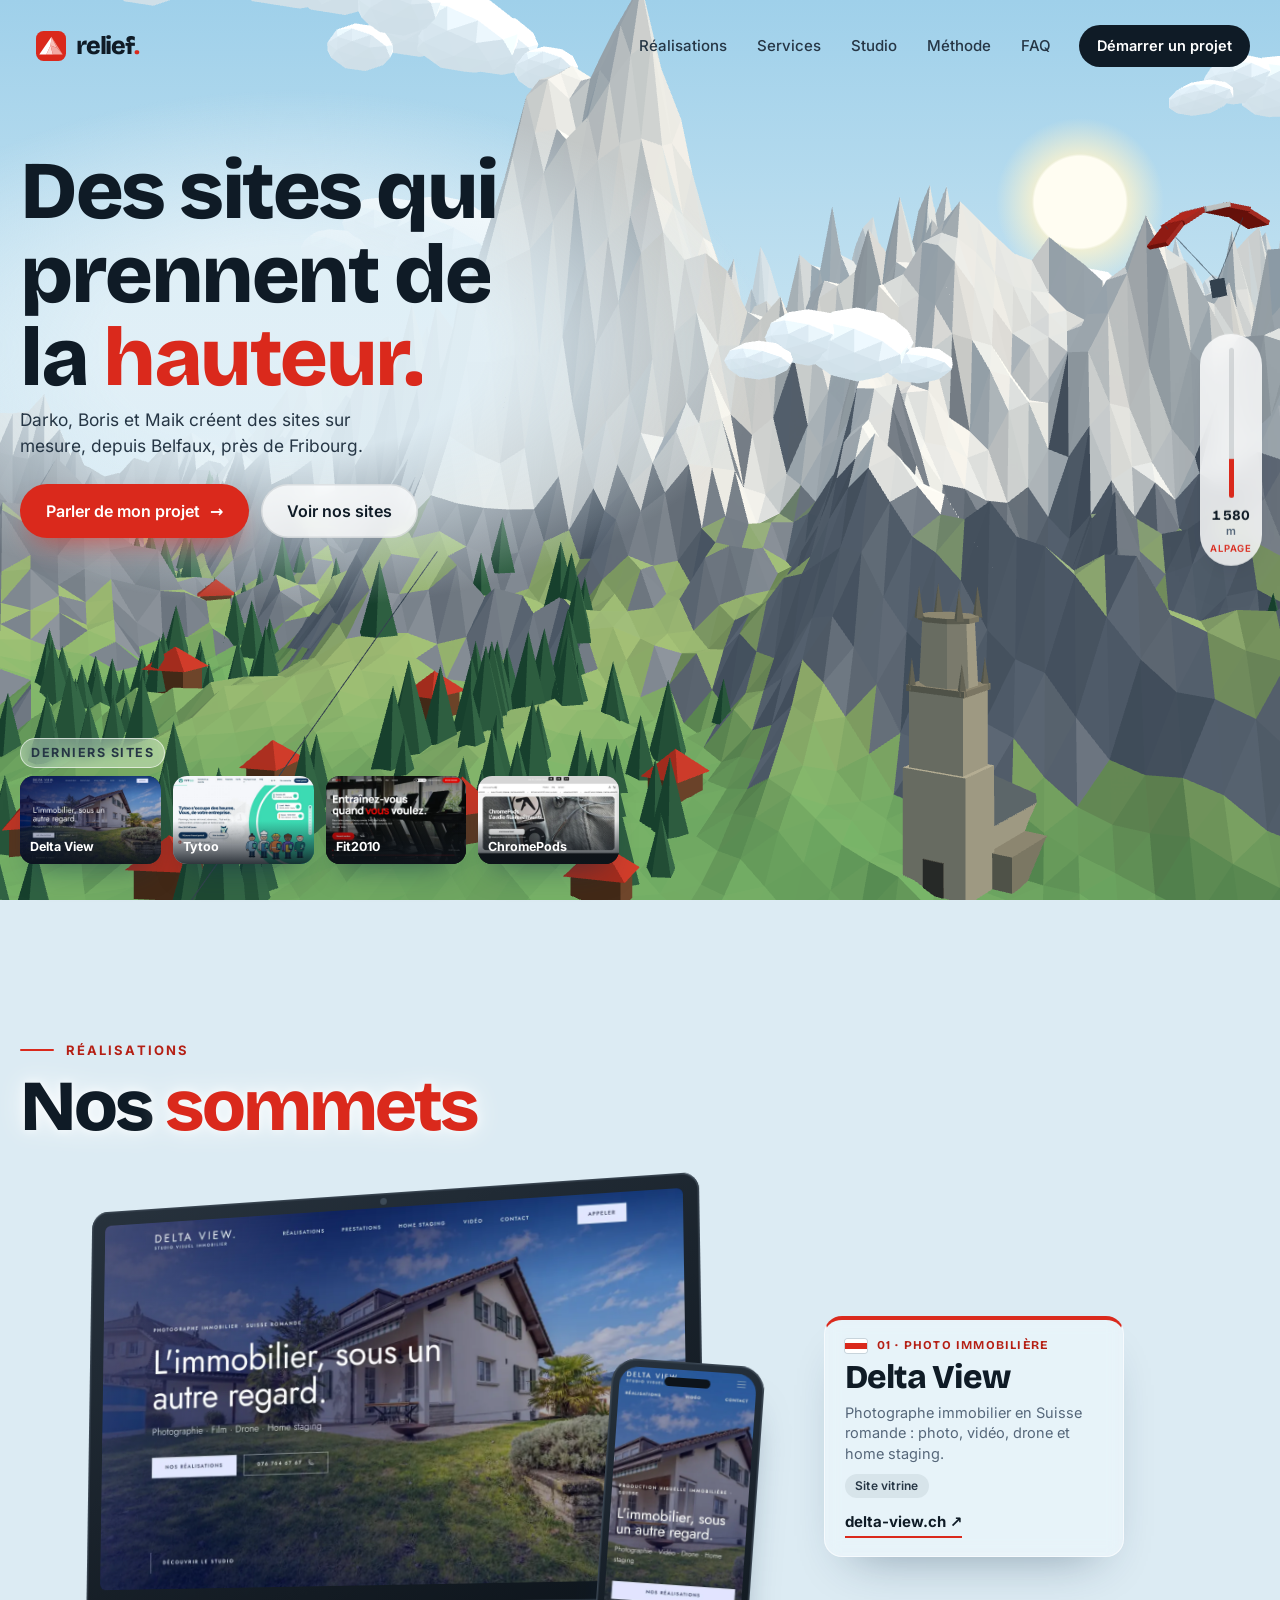
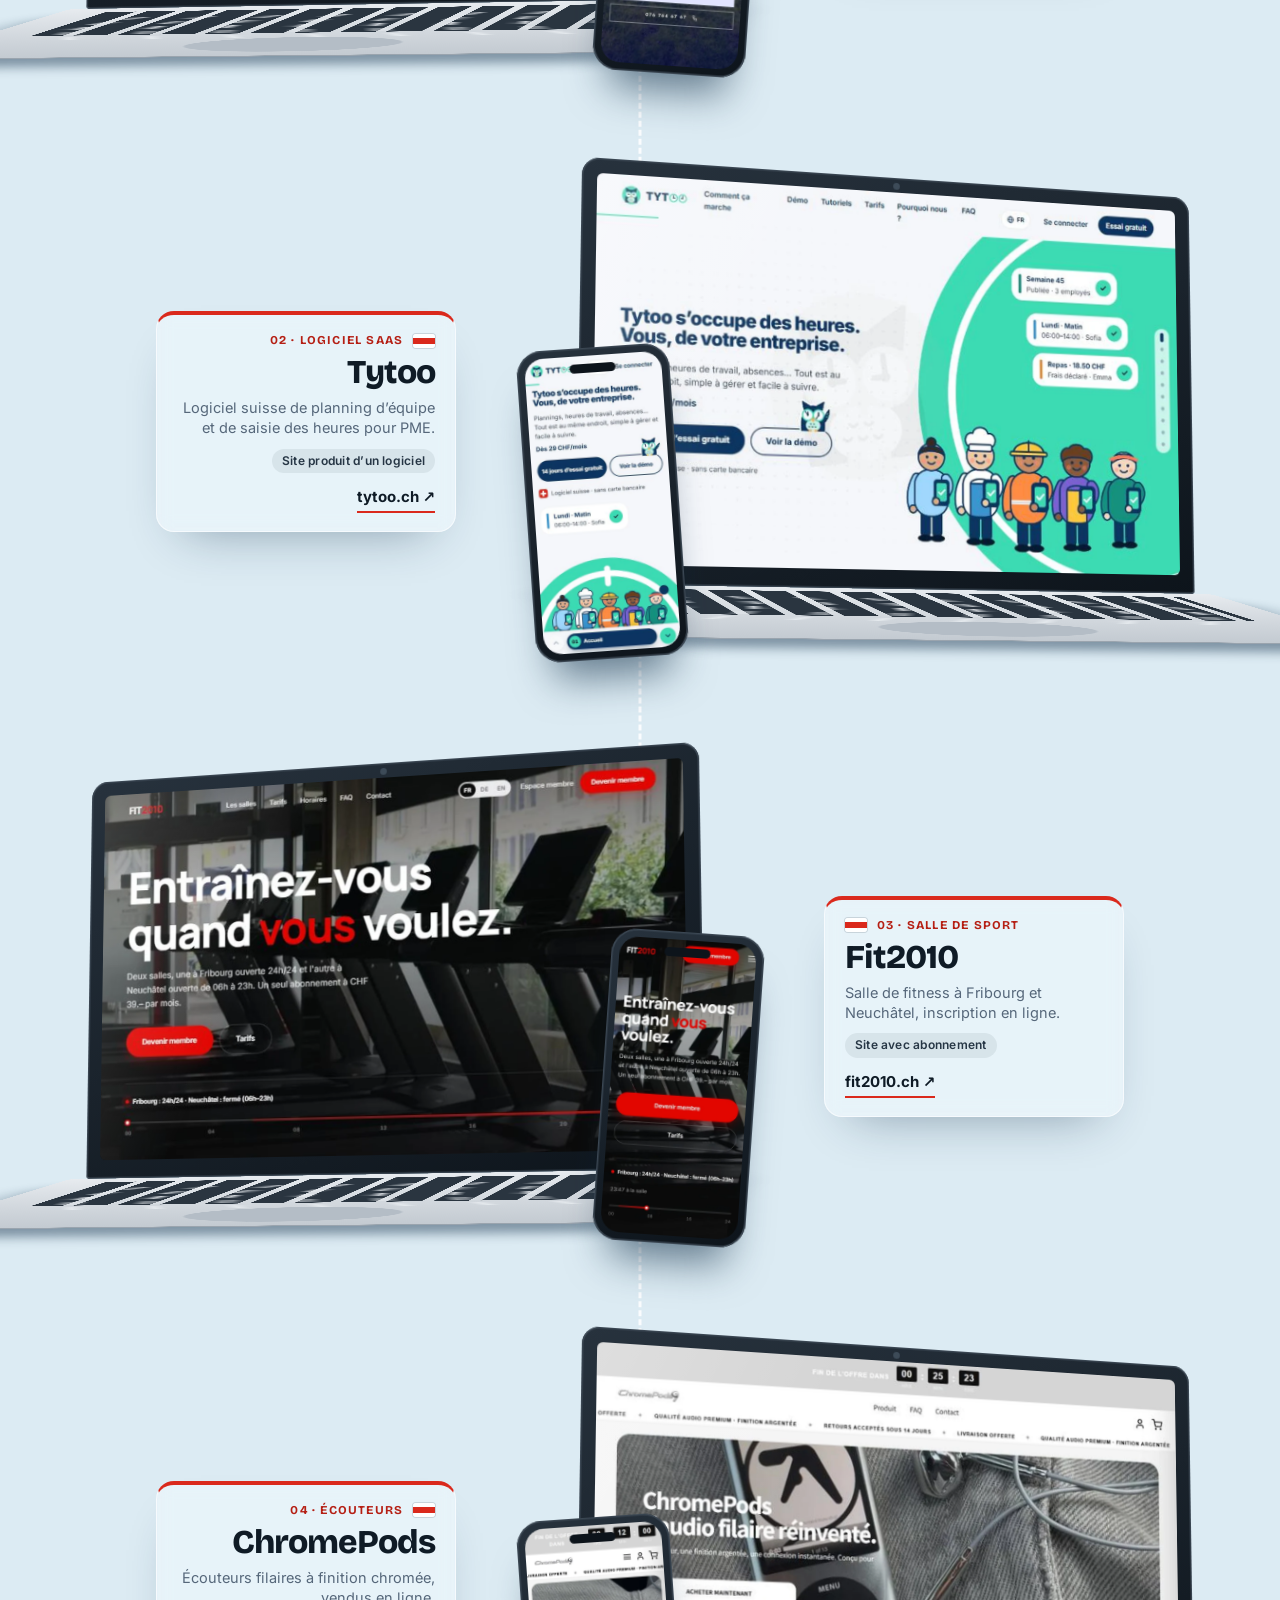
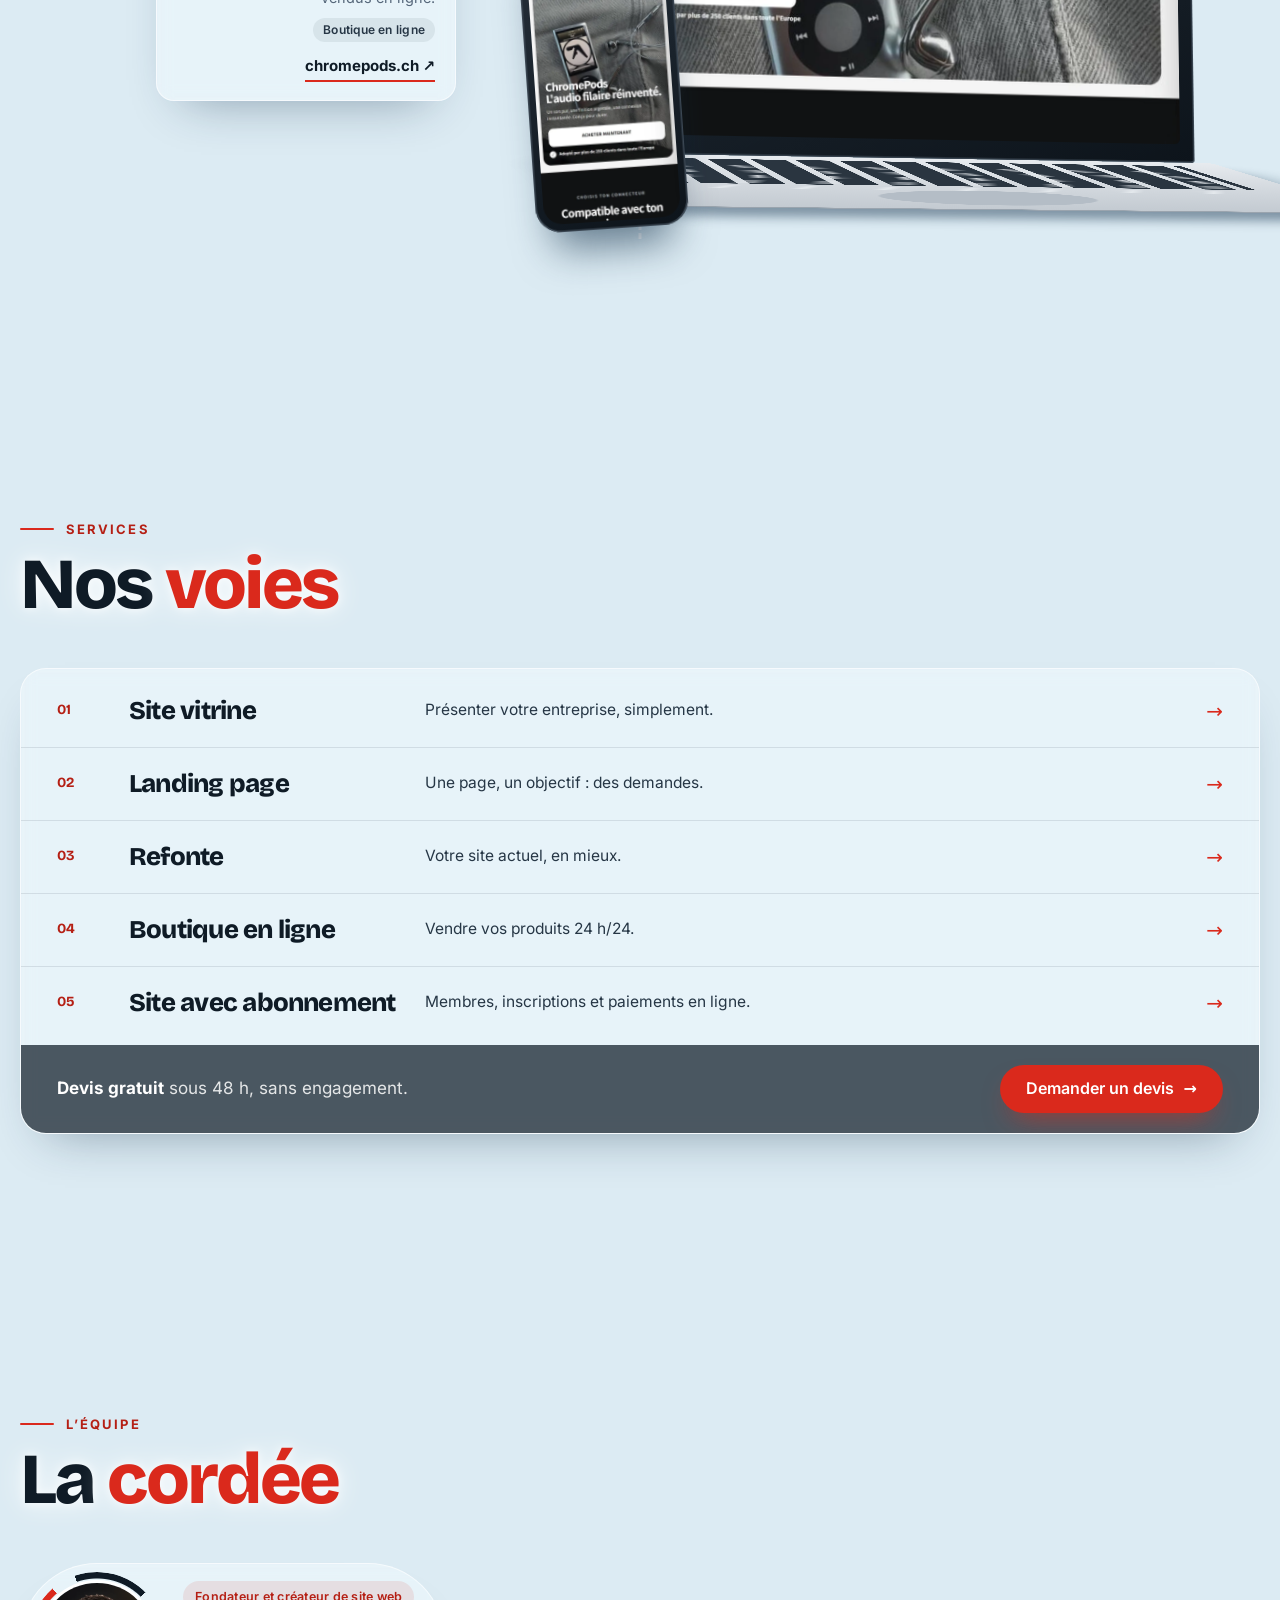
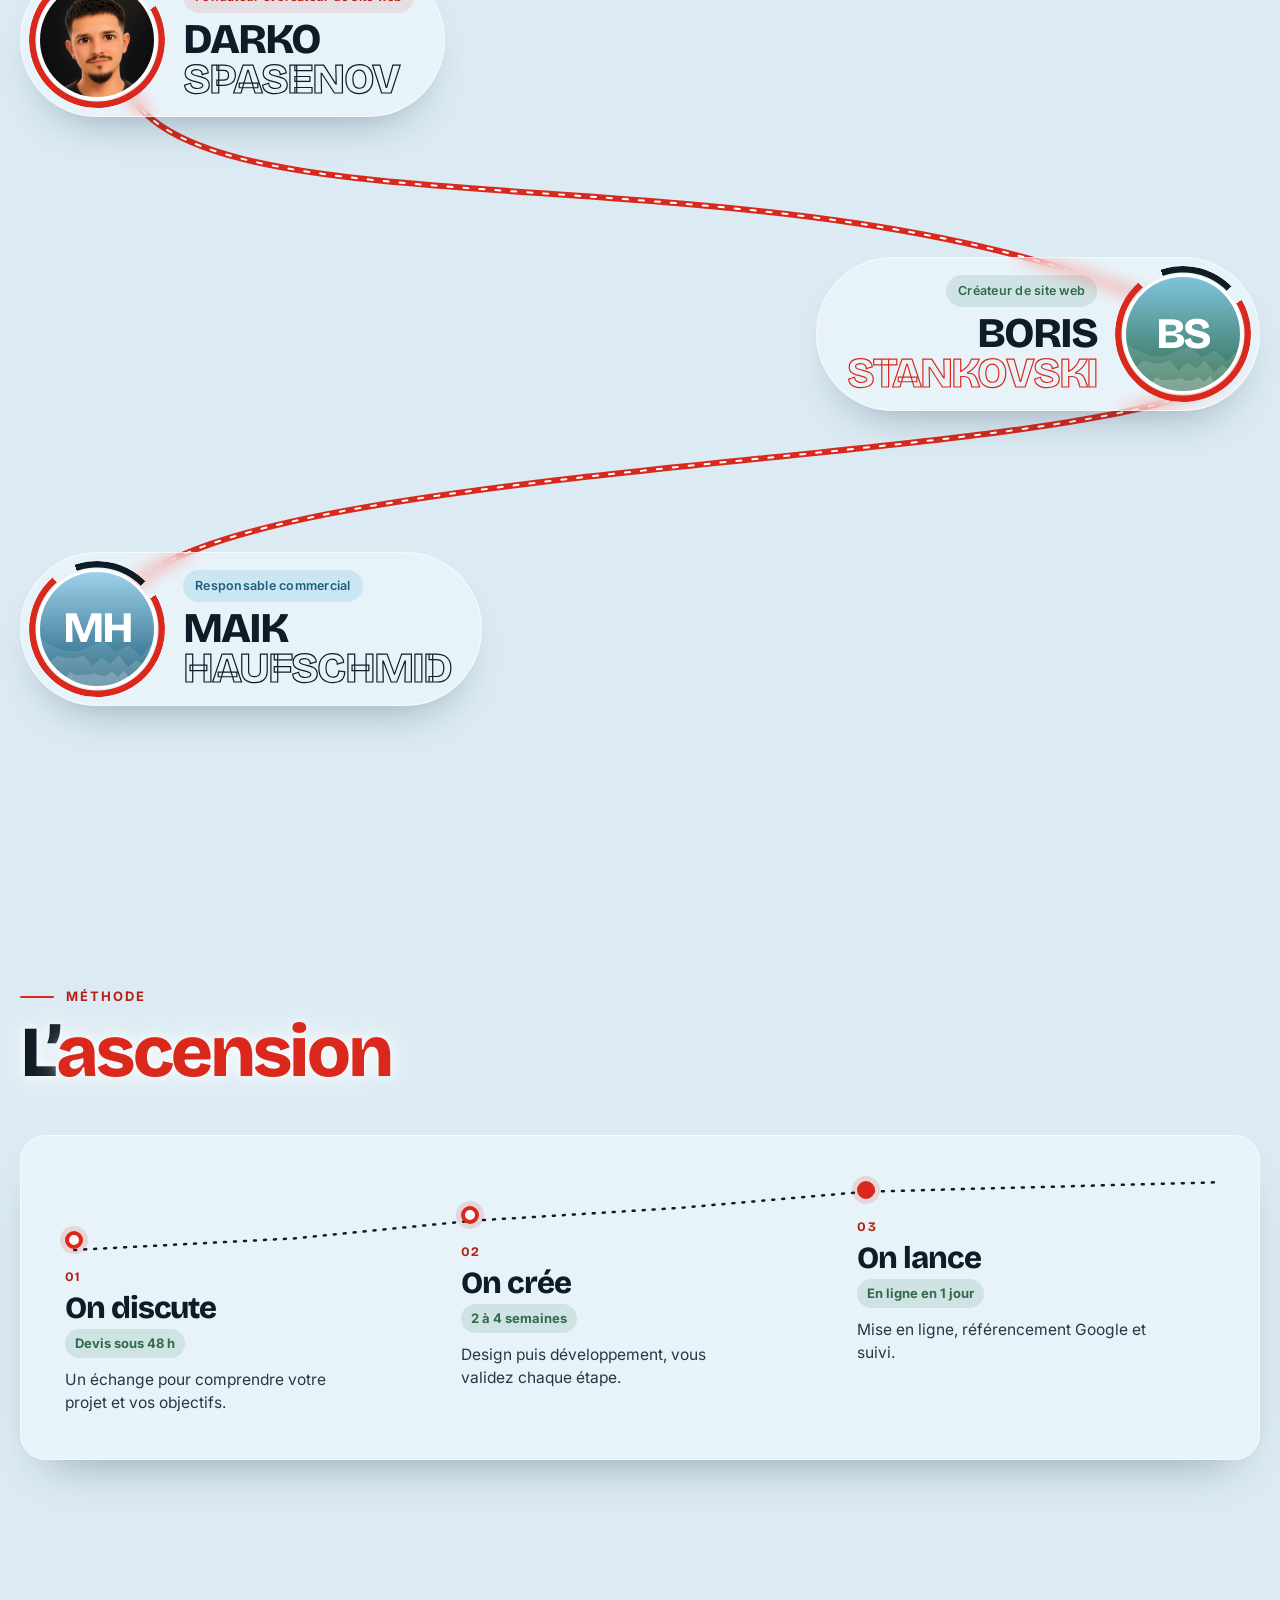
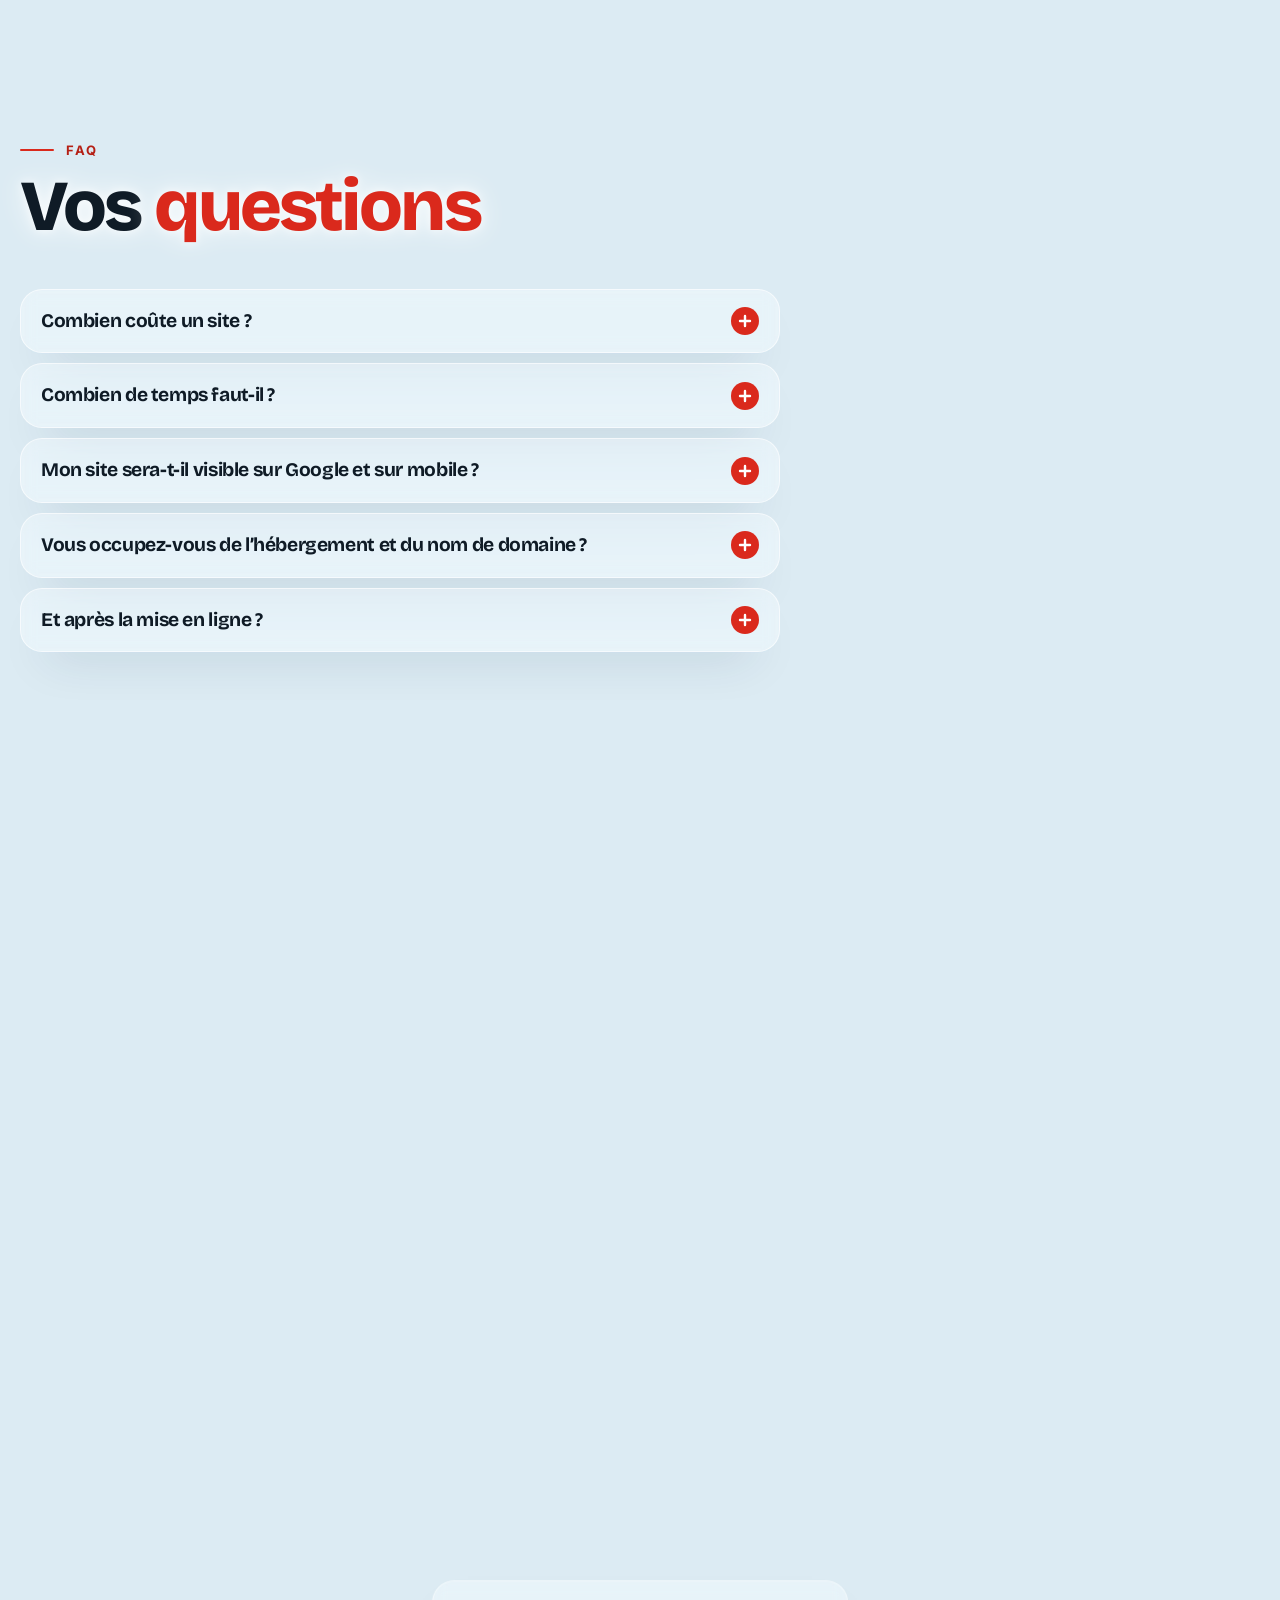
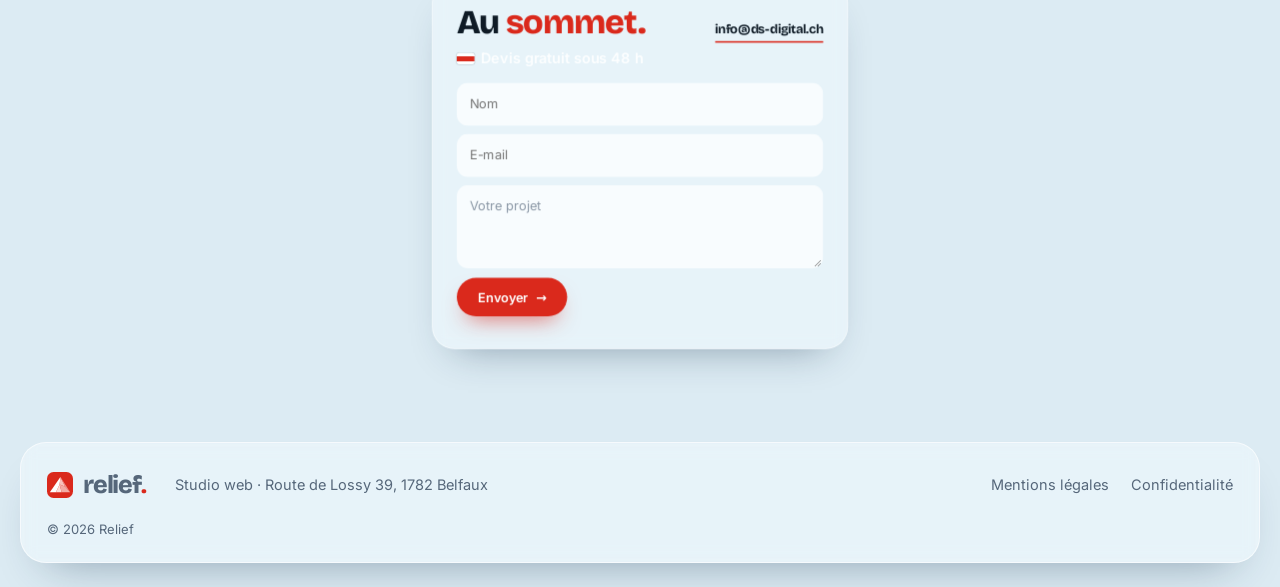
==== commit 50525926: "Mobile : défilement plus doux, Fit2010 entièrement visible sous le menu Co-Authored-By: Claude Opus " ====
--- a/index.html
+++ b/index.html
@@ -21,10 +21,10 @@
 <meta name="twitter:card" content="summary_large_image">
 <link rel="preload" href="assets/fonts/bricolage.woff2" as="font" type="font/woff2" crossorigin>
 <link rel="preload" href="assets/fonts/inter.woff2" as="font" type="font/woff2" crossorigin>
-<link rel="stylesheet" href="assets/relief.css?v=20261126h">
-<script defer src="site-config.js?v=20261126h"></script>
-<script defer src="assets/relief-ui.js?v=20261126h"></script>
-<script type="module" src="assets/relief-3d.min.js?v=20261126h"></script>
+<link rel="stylesheet" href="assets/relief.css?v=20261126i">
+<script defer src="site-config.js?v=20261126i"></script>
+<script defer src="assets/relief-ui.js?v=20261126i"></script>
+<script type="module" src="assets/relief-3d.min.js?v=20261126i"></script>
 <script type="application/ld+json">
 {"@context":"https://schema.org","@graph":[
 {"@type":"ProfessionalService","@id":"https://darkospasenov.github.io/relief/#studio","name":"Relief","description":"Studio web suisse : création de sites internet sur mesure à Fribourg.","url":"https://darkospasenov.github.io/relief/","logo":"https://darkospasenov.github.io/relief/assets/favicon.png","image":"https://darkospasenov.github.io/relief/assets/og-image.jpg","email":"info@ds-digital.ch","address":{"@type":"PostalAddress","streetAddress":"Route de Lossy 39","postalCode":"1782","addressLocality":"Belfaux","addressRegion":"FR","addressCountry":"CH"},"areaServed":[{"@type":"AdministrativeArea","name":"Canton de Fribourg"},{"@type":"Country","name":"Suisse"}],"knowsLanguage":"fr","founder":{"@type":"Person","name":"Darko Spasenov"},"employee":[{"@type":"Person","name":"Darko Spasenov","jobTitle":"Fondateur et créateur de site web"},{"@type":"Person","name":"Boris Stankovski","jobTitle":"Créateur de site web"},{"@type":"Person","name":"Maik Haufschmid","jobTitle":"Responsable commercial"}],
--- a/assets/relief.css
+++ b/assets/relief.css
@@ -633,13 +633,13 @@
   .climb-copy .climb-desc{font-size:12.5px;line-height:1.3}
   .climb-copy .climb-what{display:none}
   .climb-copy .link-arrow{width:32px;height:32px}
-  .climb:nth-child(3){padding-top:6px}
+  .climb:nth-child(3){padding-top:0}
 }
 /* défilement écran par écran sur téléphone : accueil → sites 1-2 → sites 3-4 → services → … */
 @media (max-width:760px) and (prefers-reduced-motion:no-preference){
-  html{scroll-snap-type:y mandatory}
+  html{scroll-snap-type:y proximity}
   .hero,.sommets,.climb:nth-child(3),.services,.studio,.method,.faq,.contact .contact-card,.footer{scroll-snap-align:start}
-  .climb:nth-child(3){scroll-margin-top:84px}
+  .climb:nth-child(3){scroll-margin-top:118px}
   .contact .contact-card{scroll-margin-top:84px}
   .footer{scroll-snap-align:end}
 }
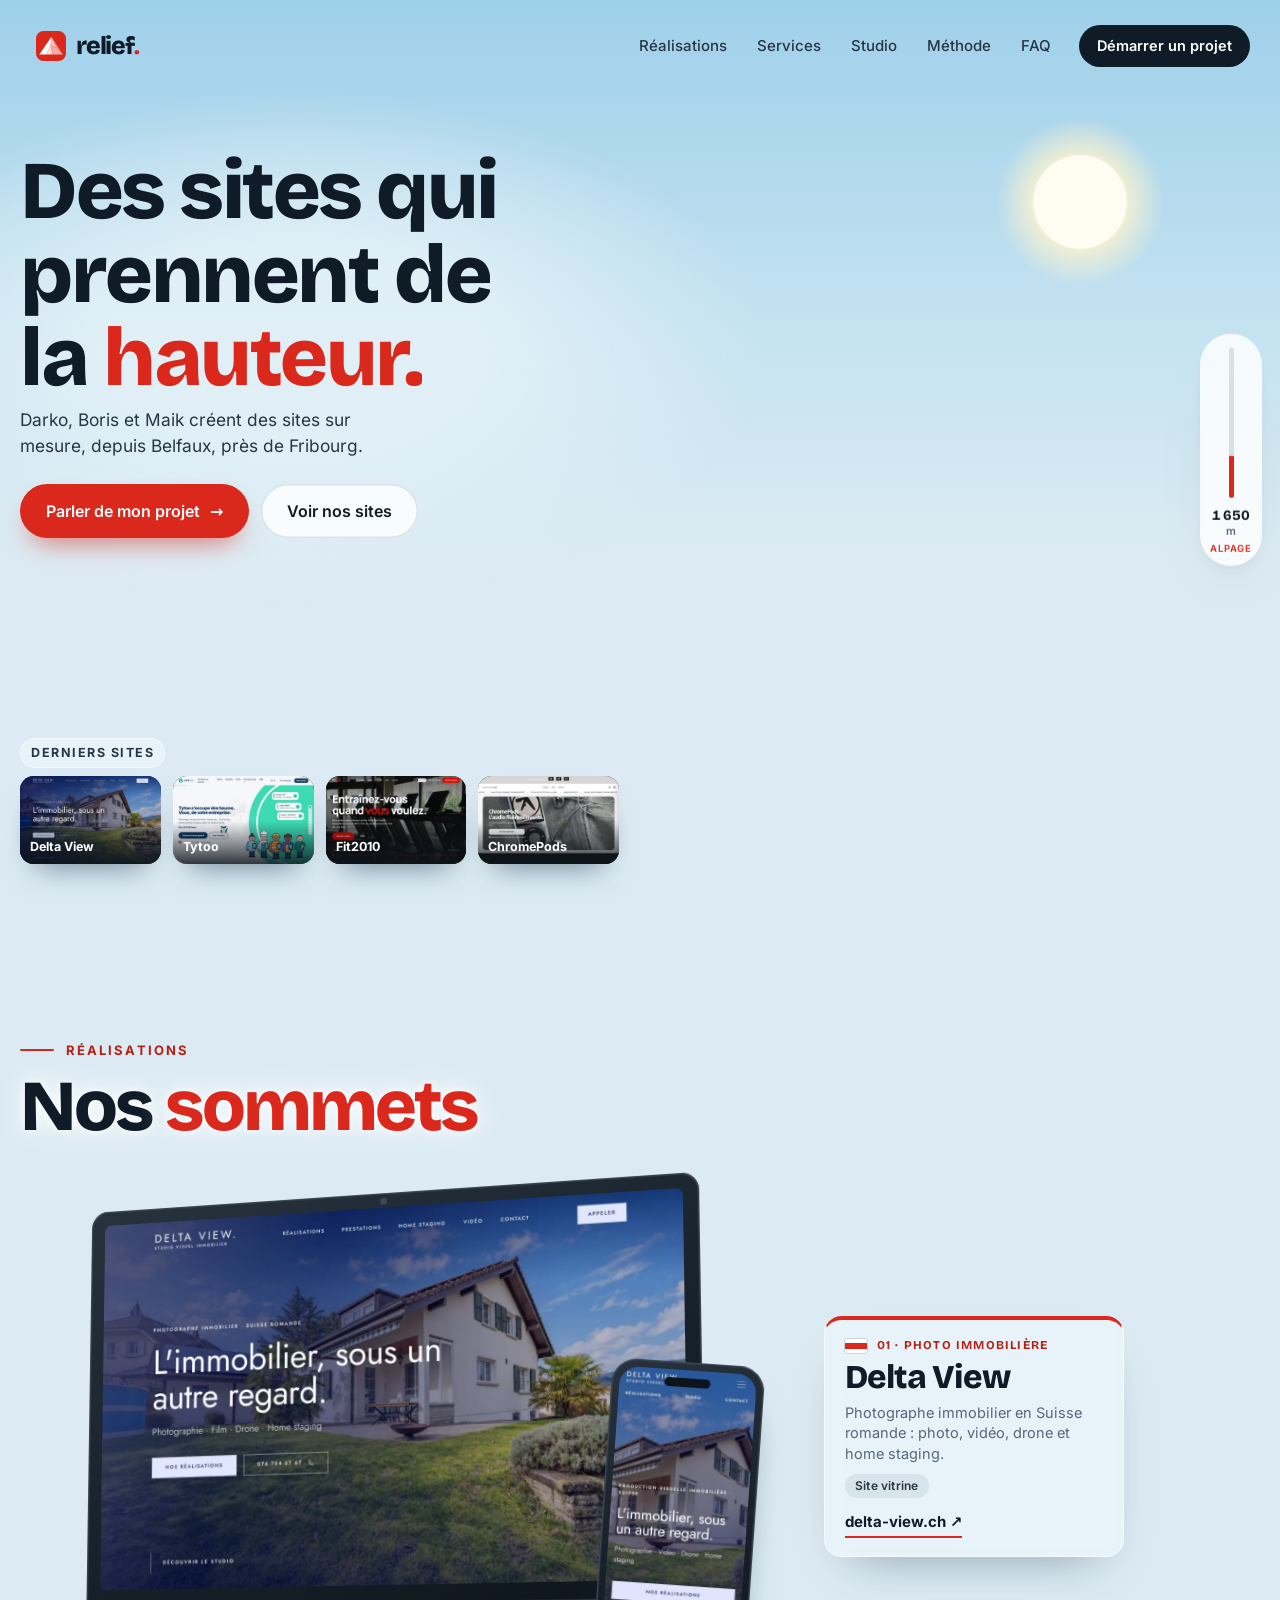
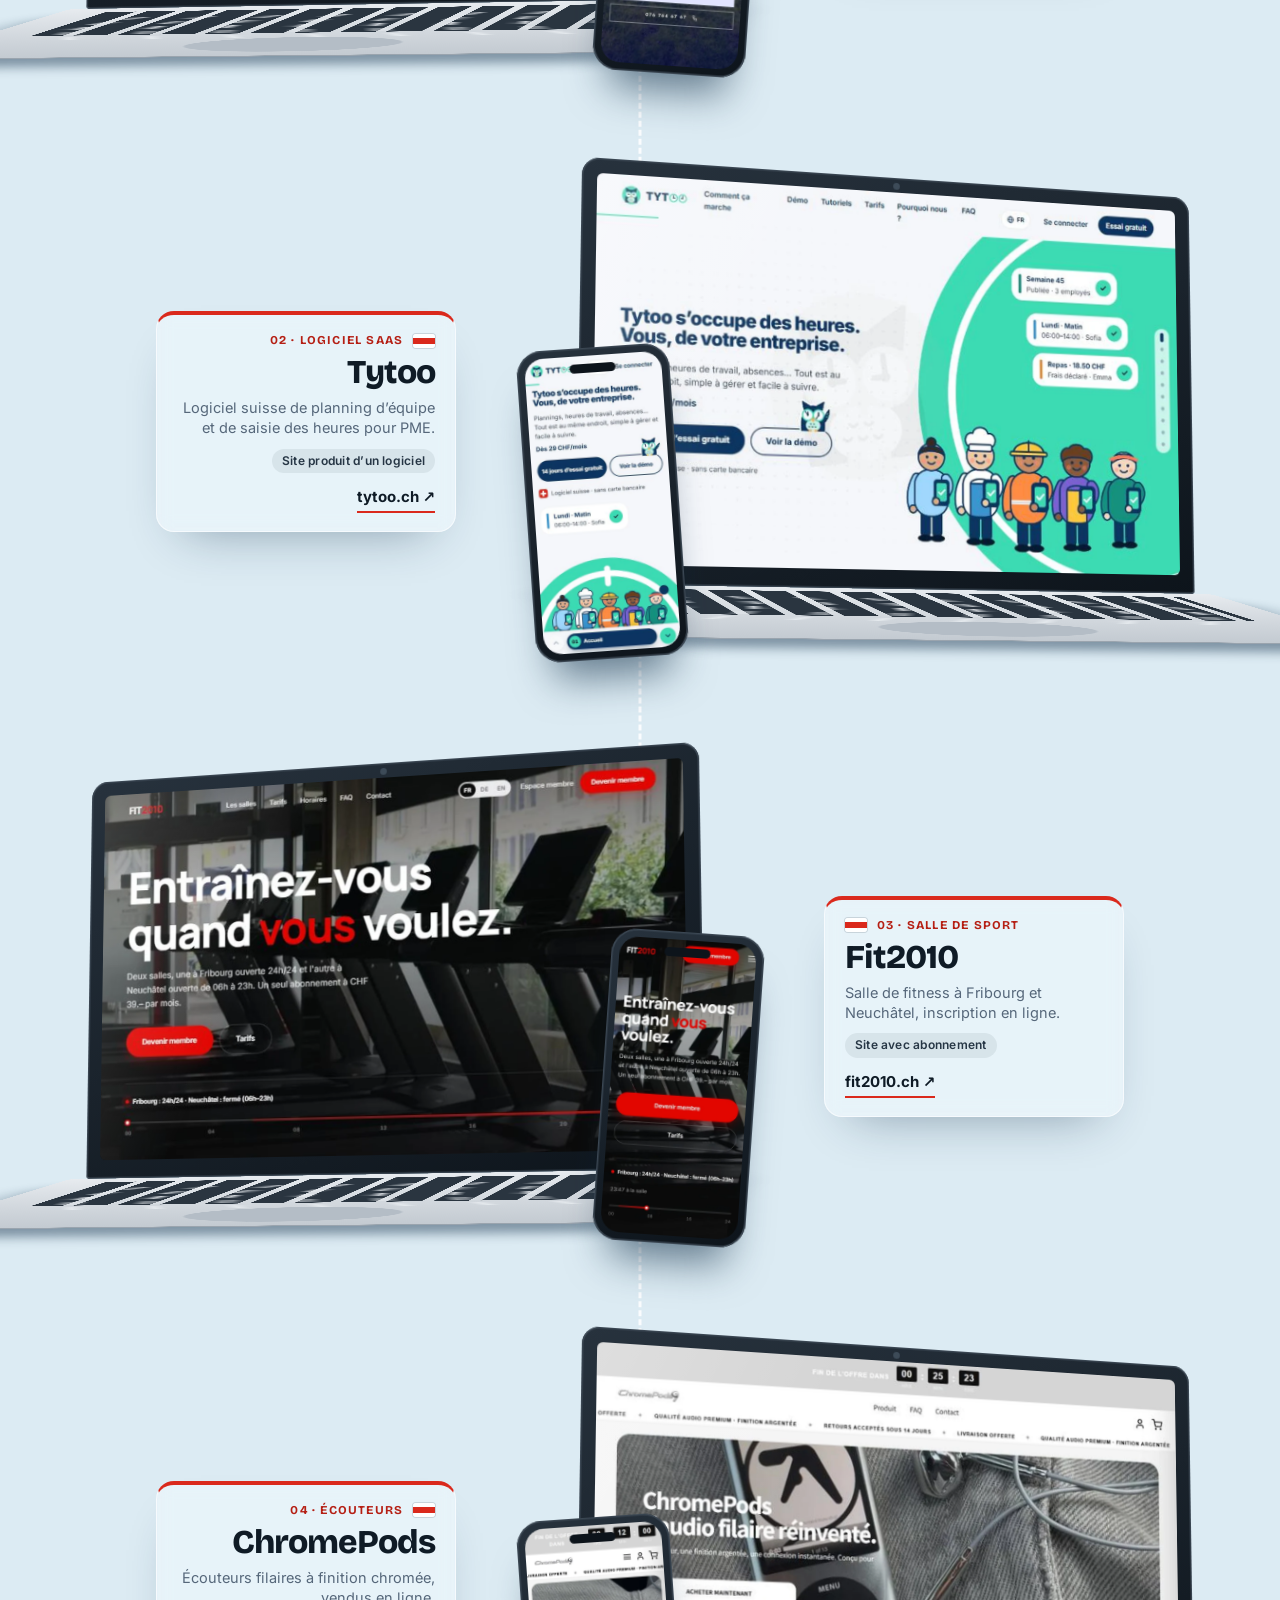
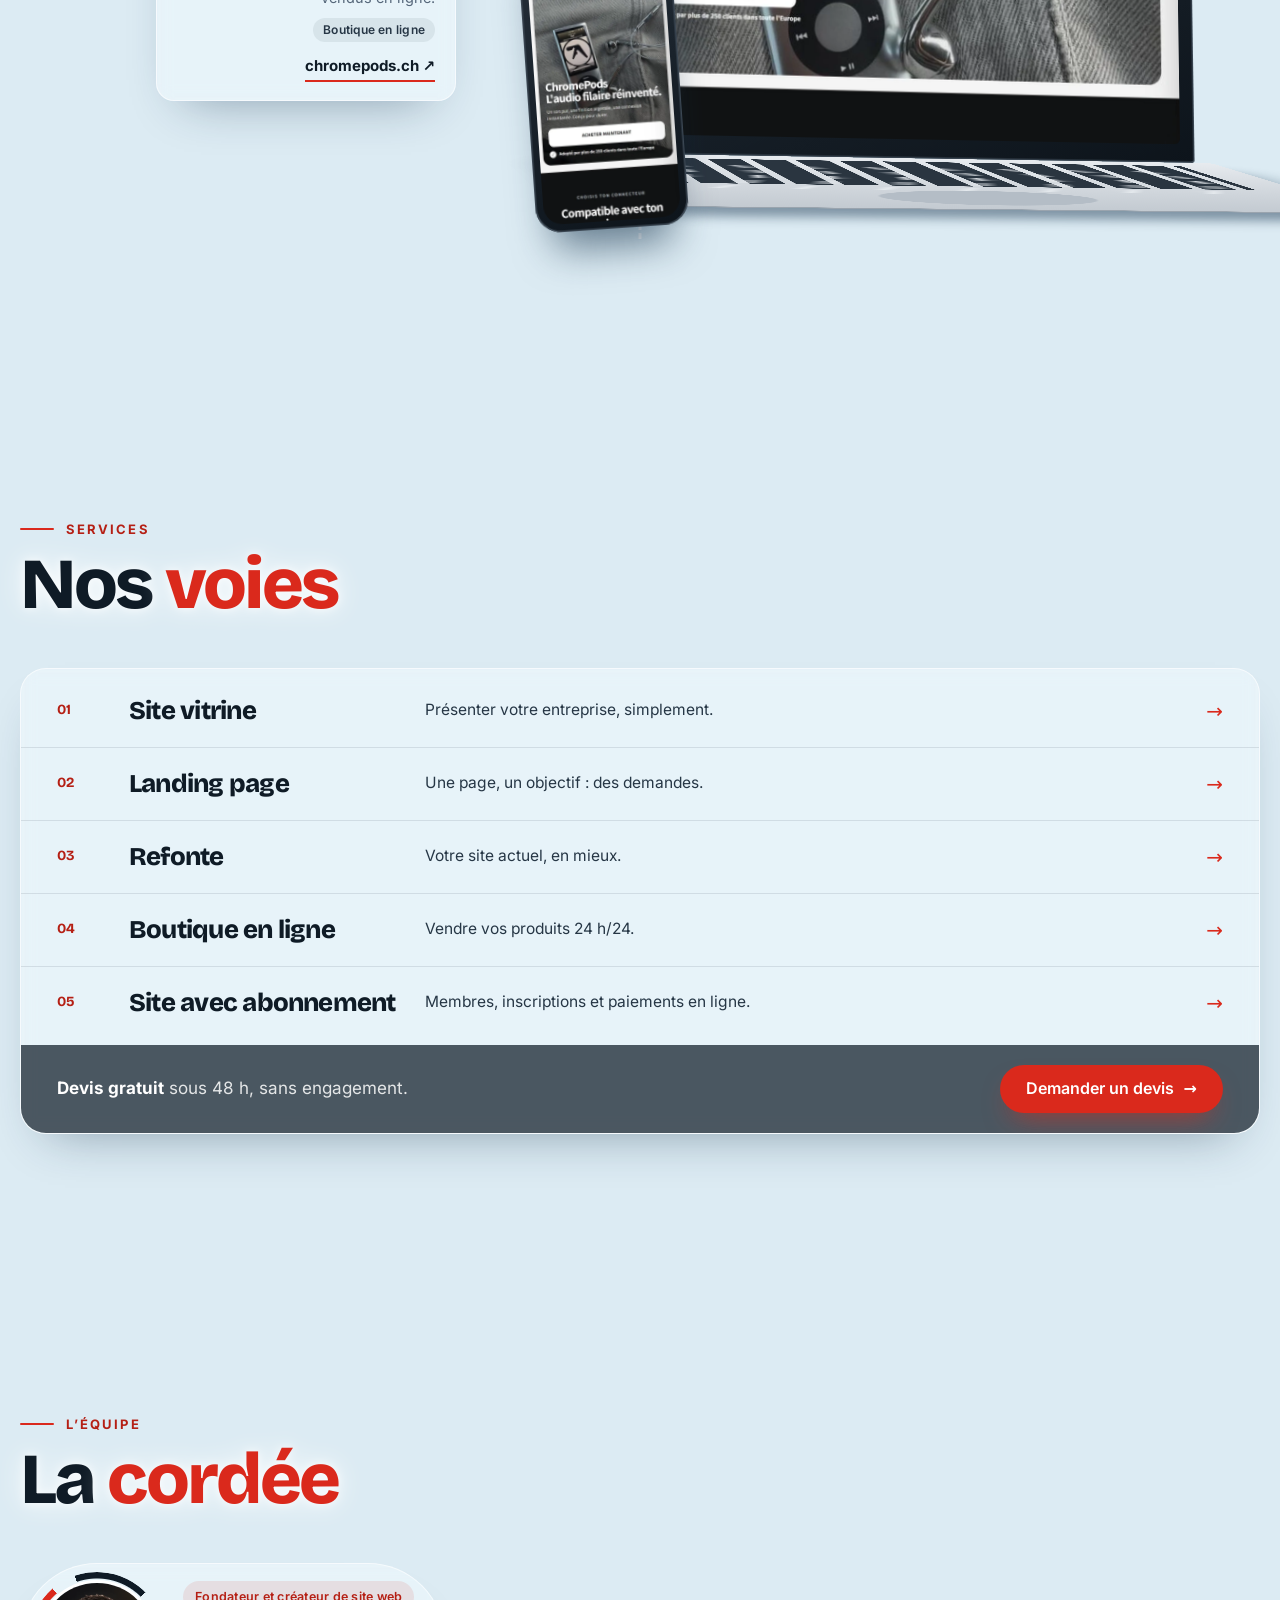
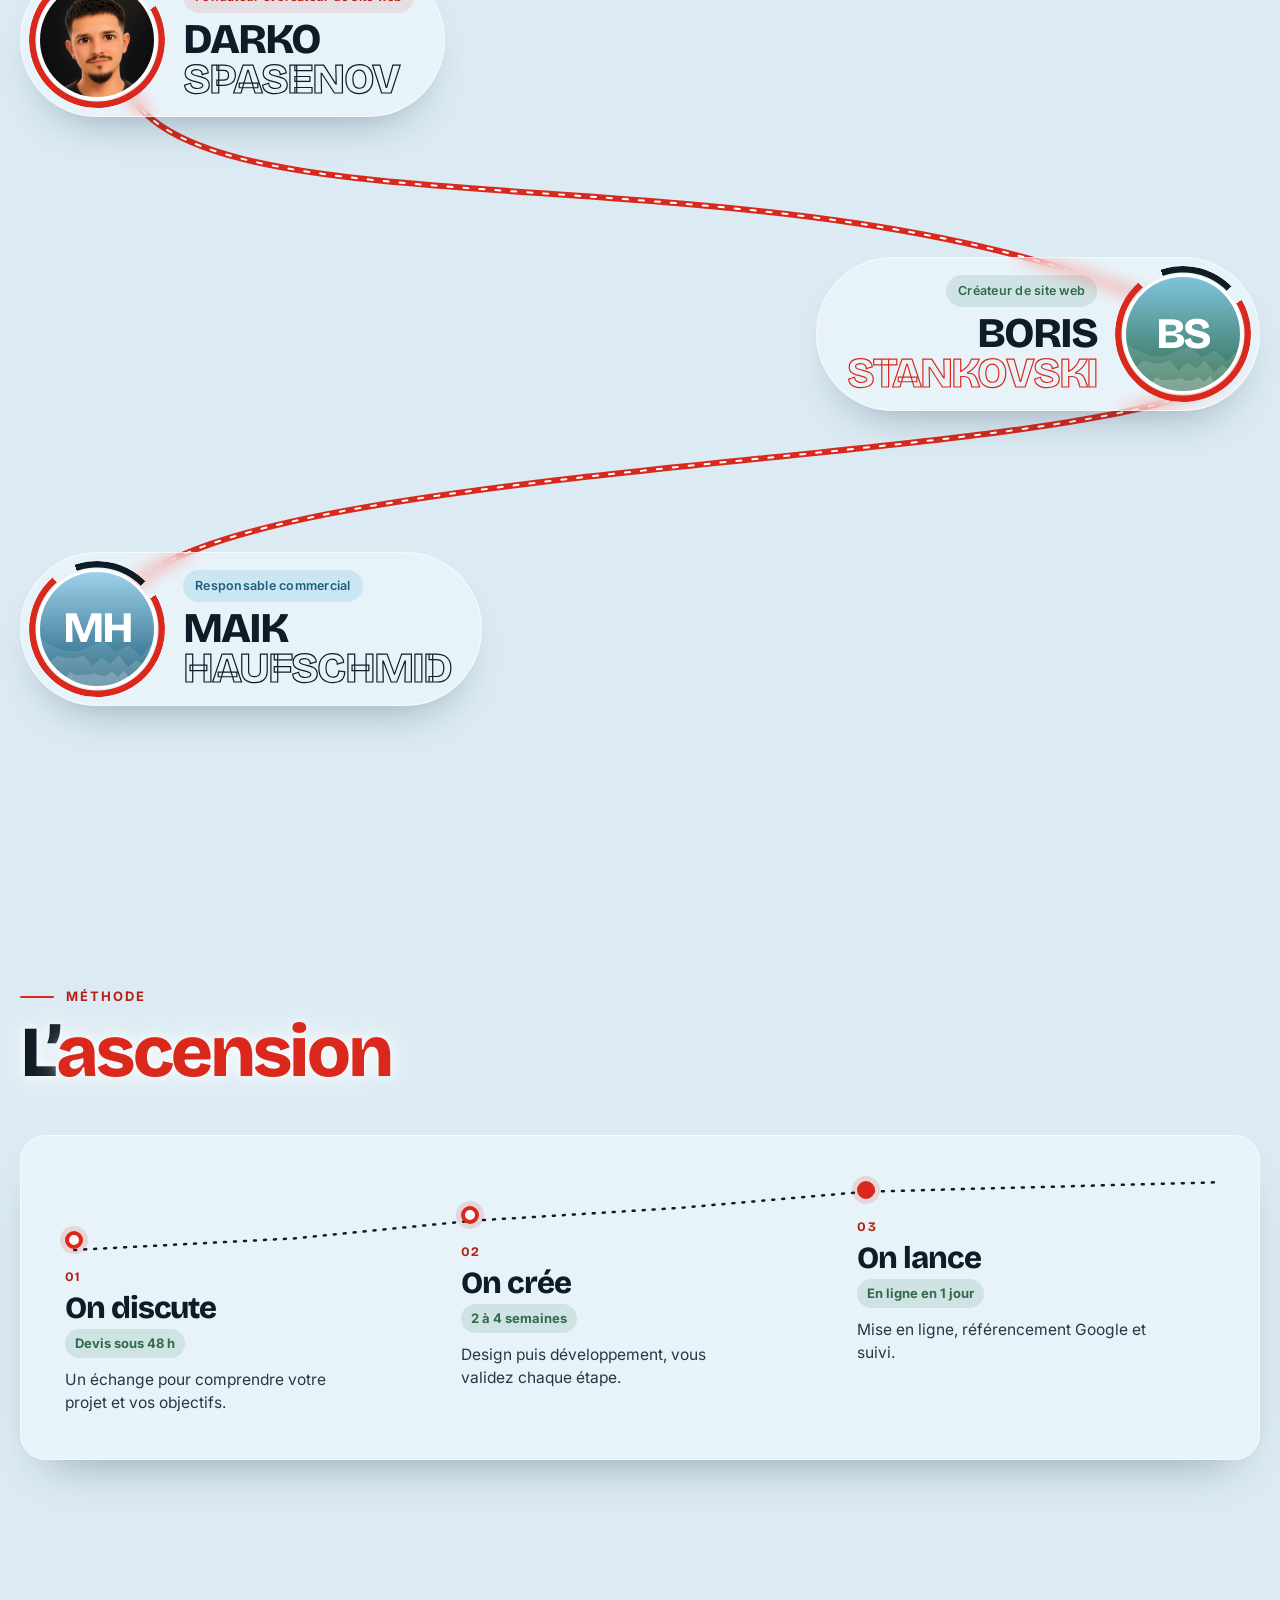
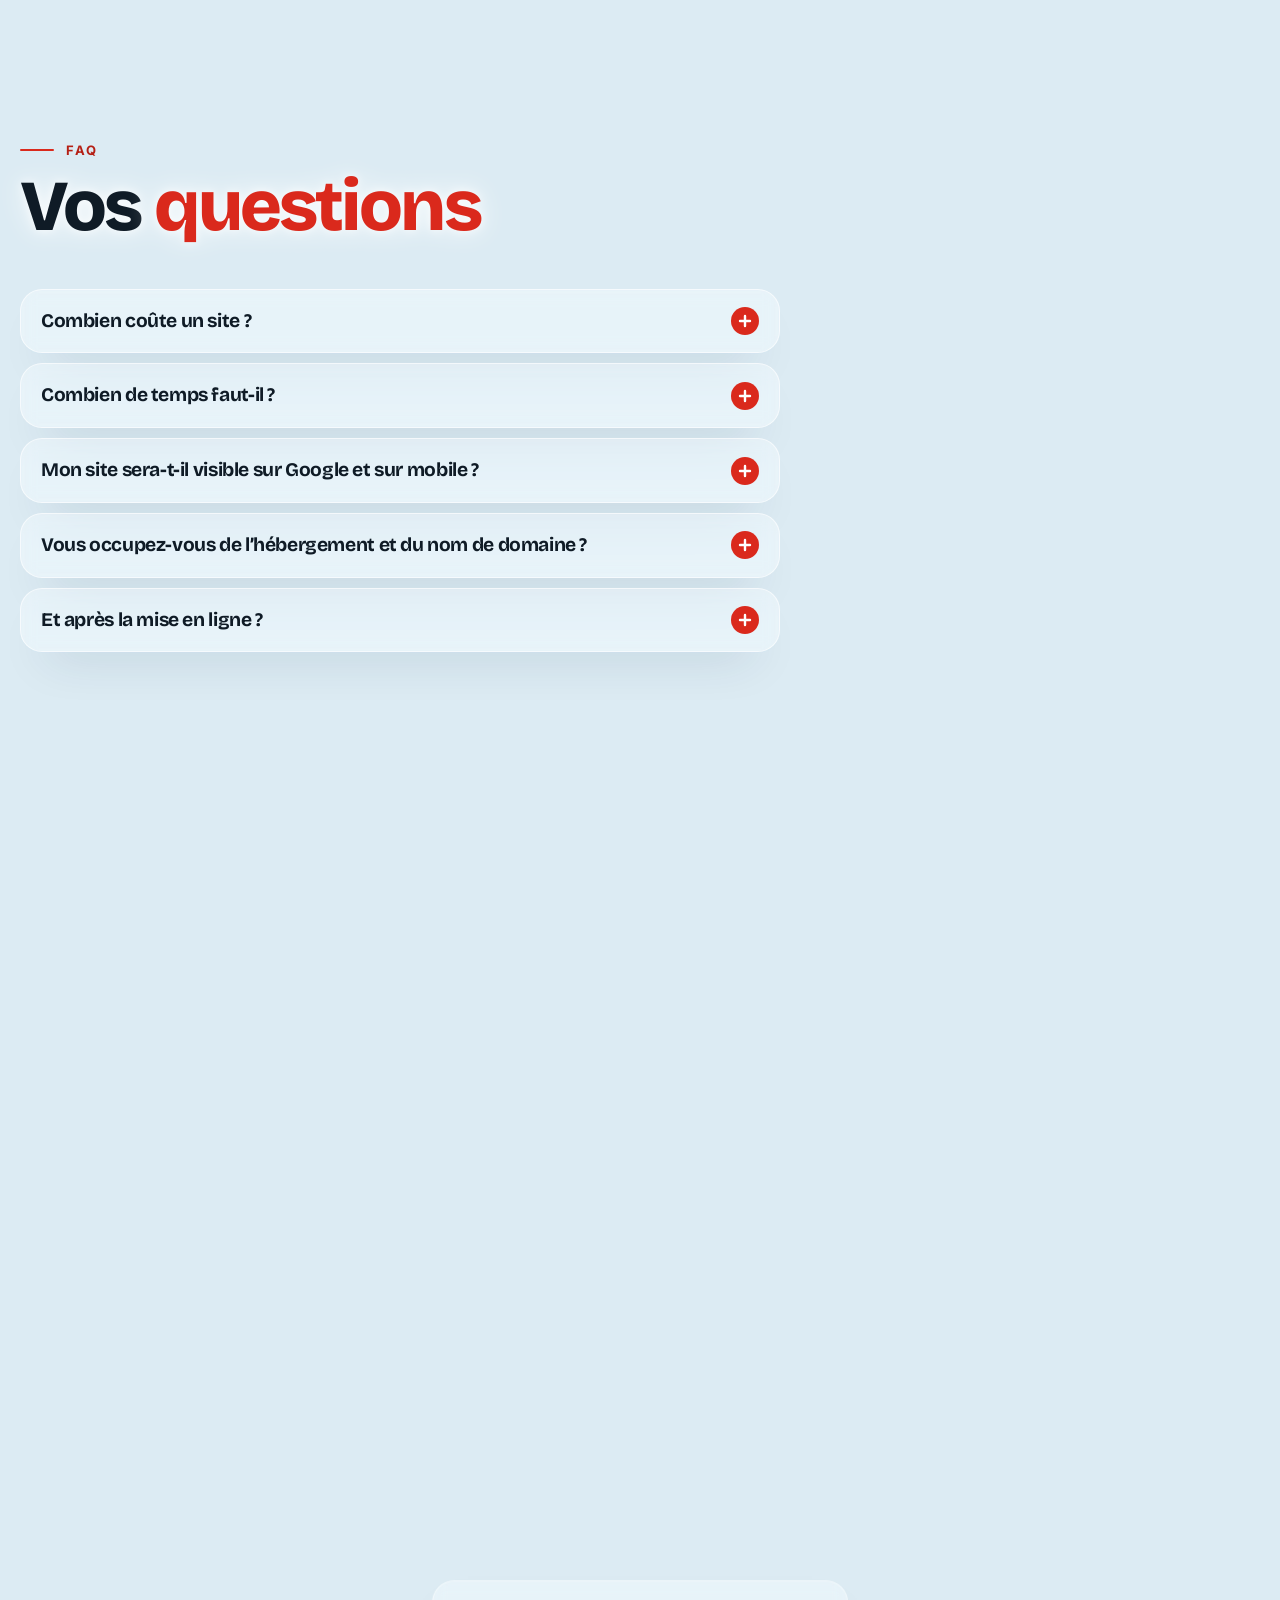
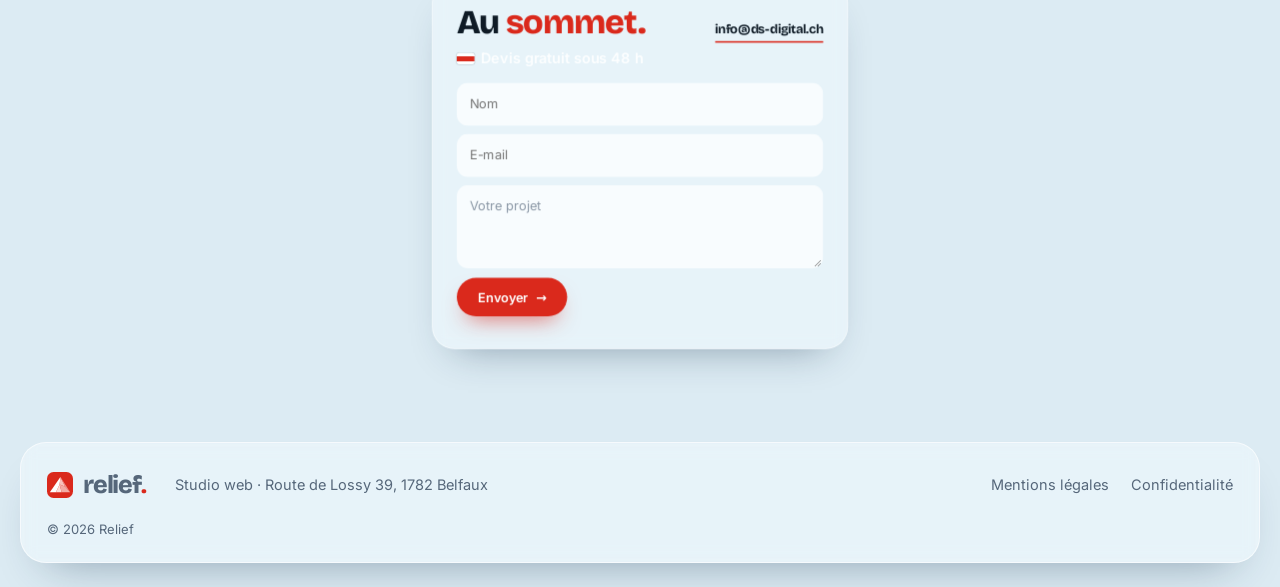
==== commit 4ffd90e5: "Mobile : 1 swipe = 1 écran, sans sauter d'écran Co-Authored-By: Claude Opus 5.5 <noreply@anthropic.c" ====
--- a/index.html
+++ b/index.html
@@ -21,10 +21,10 @@
 <meta name="twitter:card" content="summary_large_image">
 <link rel="preload" href="assets/fonts/bricolage.woff2" as="font" type="font/woff2" crossorigin>
 <link rel="preload" href="assets/fonts/inter.woff2" as="font" type="font/woff2" crossorigin>
-<link rel="stylesheet" href="assets/relief.css?v=20261126i">
-<script defer src="site-config.js?v=20261126i"></script>
-<script defer src="assets/relief-ui.js?v=20261126i"></script>
-<script type="module" src="assets/relief-3d.min.js?v=20261126i"></script>
+<link rel="stylesheet" href="assets/relief.css?v=20261126j">
+<script defer src="site-config.js?v=20261126j"></script>
+<script defer src="assets/relief-ui.js?v=20261126j"></script>
+<script type="module" src="assets/relief-3d.min.js?v=20261126j"></script>
 <script type="application/ld+json">
 {"@context":"https://schema.org","@graph":[
 {"@type":"ProfessionalService","@id":"https://darkospasenov.github.io/relief/#studio","name":"Relief","description":"Studio web suisse : création de sites internet sur mesure à Fribourg.","url":"https://darkospasenov.github.io/relief/","logo":"https://darkospasenov.github.io/relief/assets/favicon.png","image":"https://darkospasenov.github.io/relief/assets/og-image.jpg","email":"info@ds-digital.ch","address":{"@type":"PostalAddress","streetAddress":"Route de Lossy 39","postalCode":"1782","addressLocality":"Belfaux","addressRegion":"FR","addressCountry":"CH"},"areaServed":[{"@type":"AdministrativeArea","name":"Canton de Fribourg"},{"@type":"Country","name":"Suisse"}],"knowsLanguage":"fr","founder":{"@type":"Person","name":"Darko Spasenov"},"employee":[{"@type":"Person","name":"Darko Spasenov","jobTitle":"Fondateur et créateur de site web"},{"@type":"Person","name":"Boris Stankovski","jobTitle":"Créateur de site web"},{"@type":"Person","name":"Maik Haufschmid","jobTitle":"Responsable commercial"}],
--- a/assets/relief.css
+++ b/assets/relief.css
@@ -637,8 +637,8 @@
 }
 /* défilement écran par écran sur téléphone : accueil → sites 1-2 → sites 3-4 → services → … */
 @media (max-width:760px) and (prefers-reduced-motion:no-preference){
-  html{scroll-snap-type:y proximity}
-  .hero,.sommets,.climb:nth-child(3),.services,.studio,.method,.faq,.contact .contact-card,.footer{scroll-snap-align:start}
+  html{scroll-snap-type:y mandatory}
+  .hero,.sommets,.climb:nth-child(3),.services,.studio,.method,.faq,.contact .contact-card,.footer{scroll-snap-align:start;scroll-snap-stop:always}
   .climb:nth-child(3){scroll-margin-top:118px}
   .contact .contact-card{scroll-margin-top:84px}
   .footer{scroll-snap-align:end}
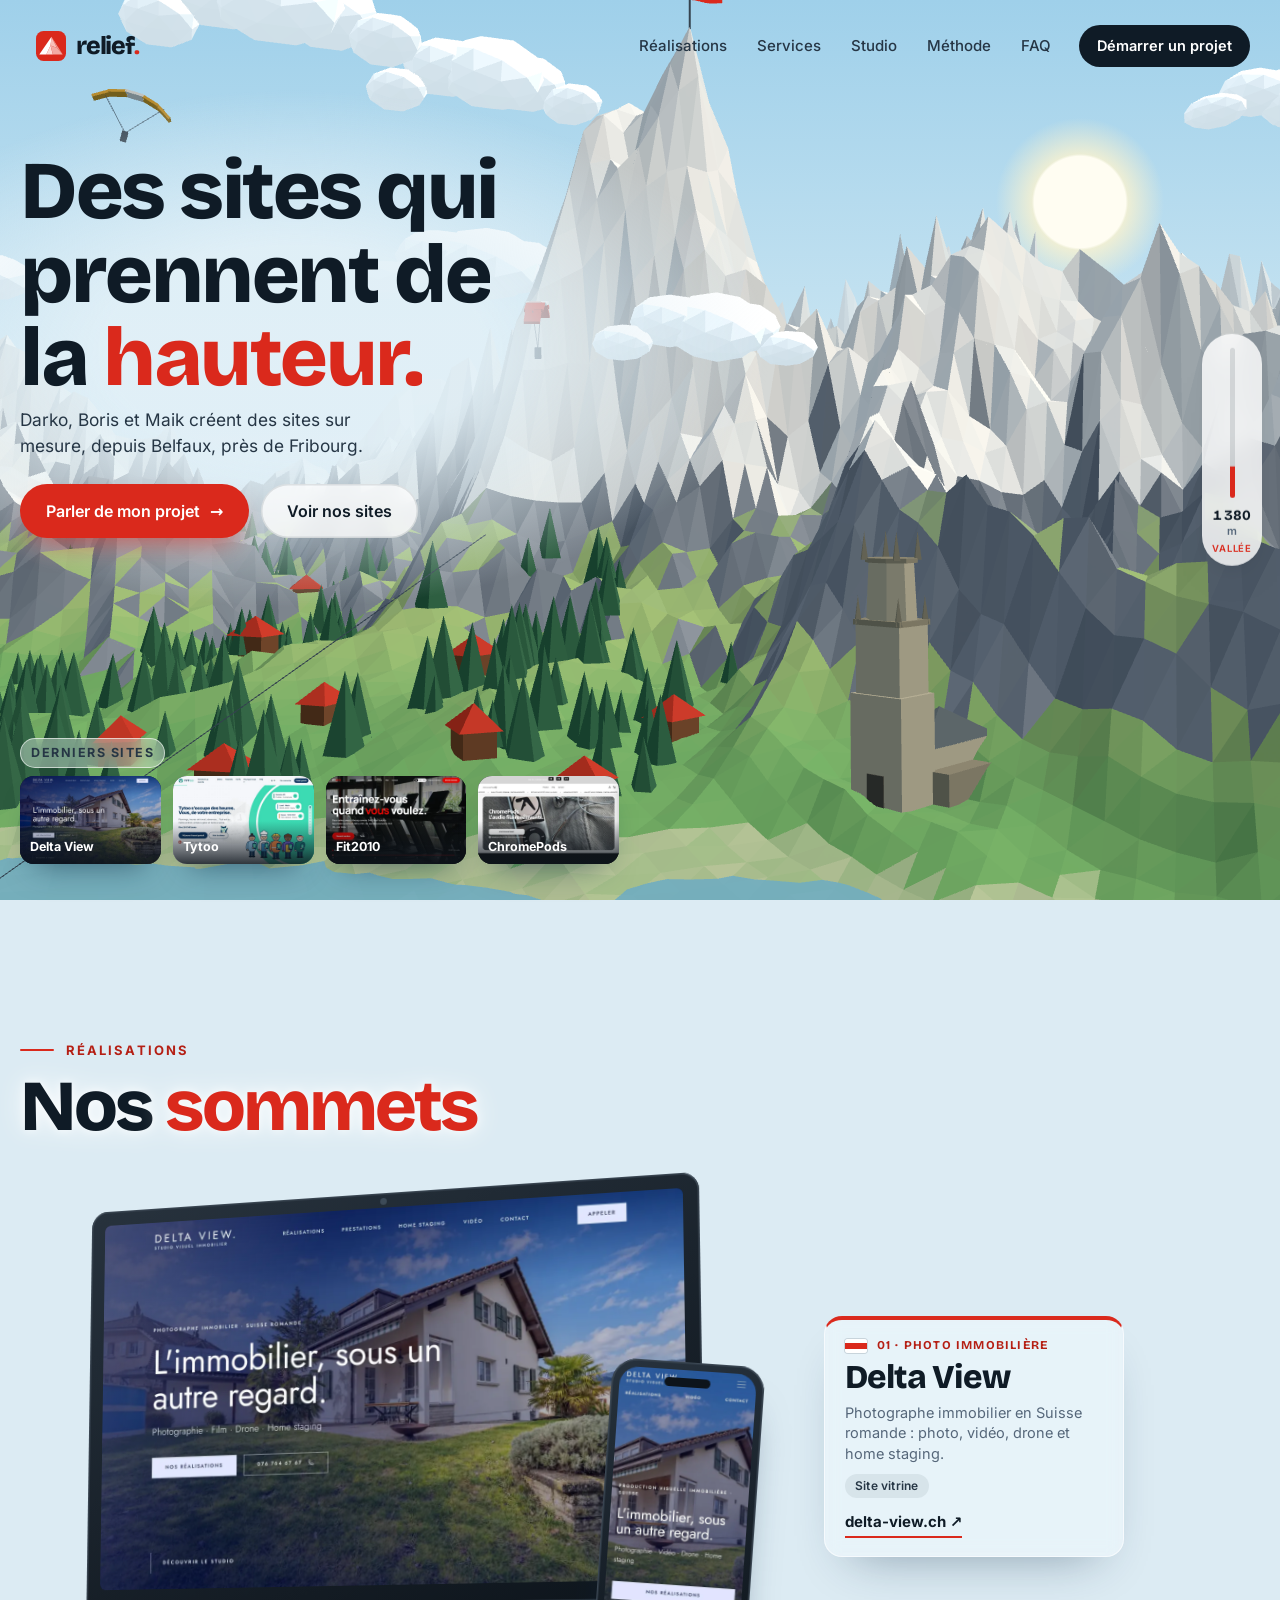
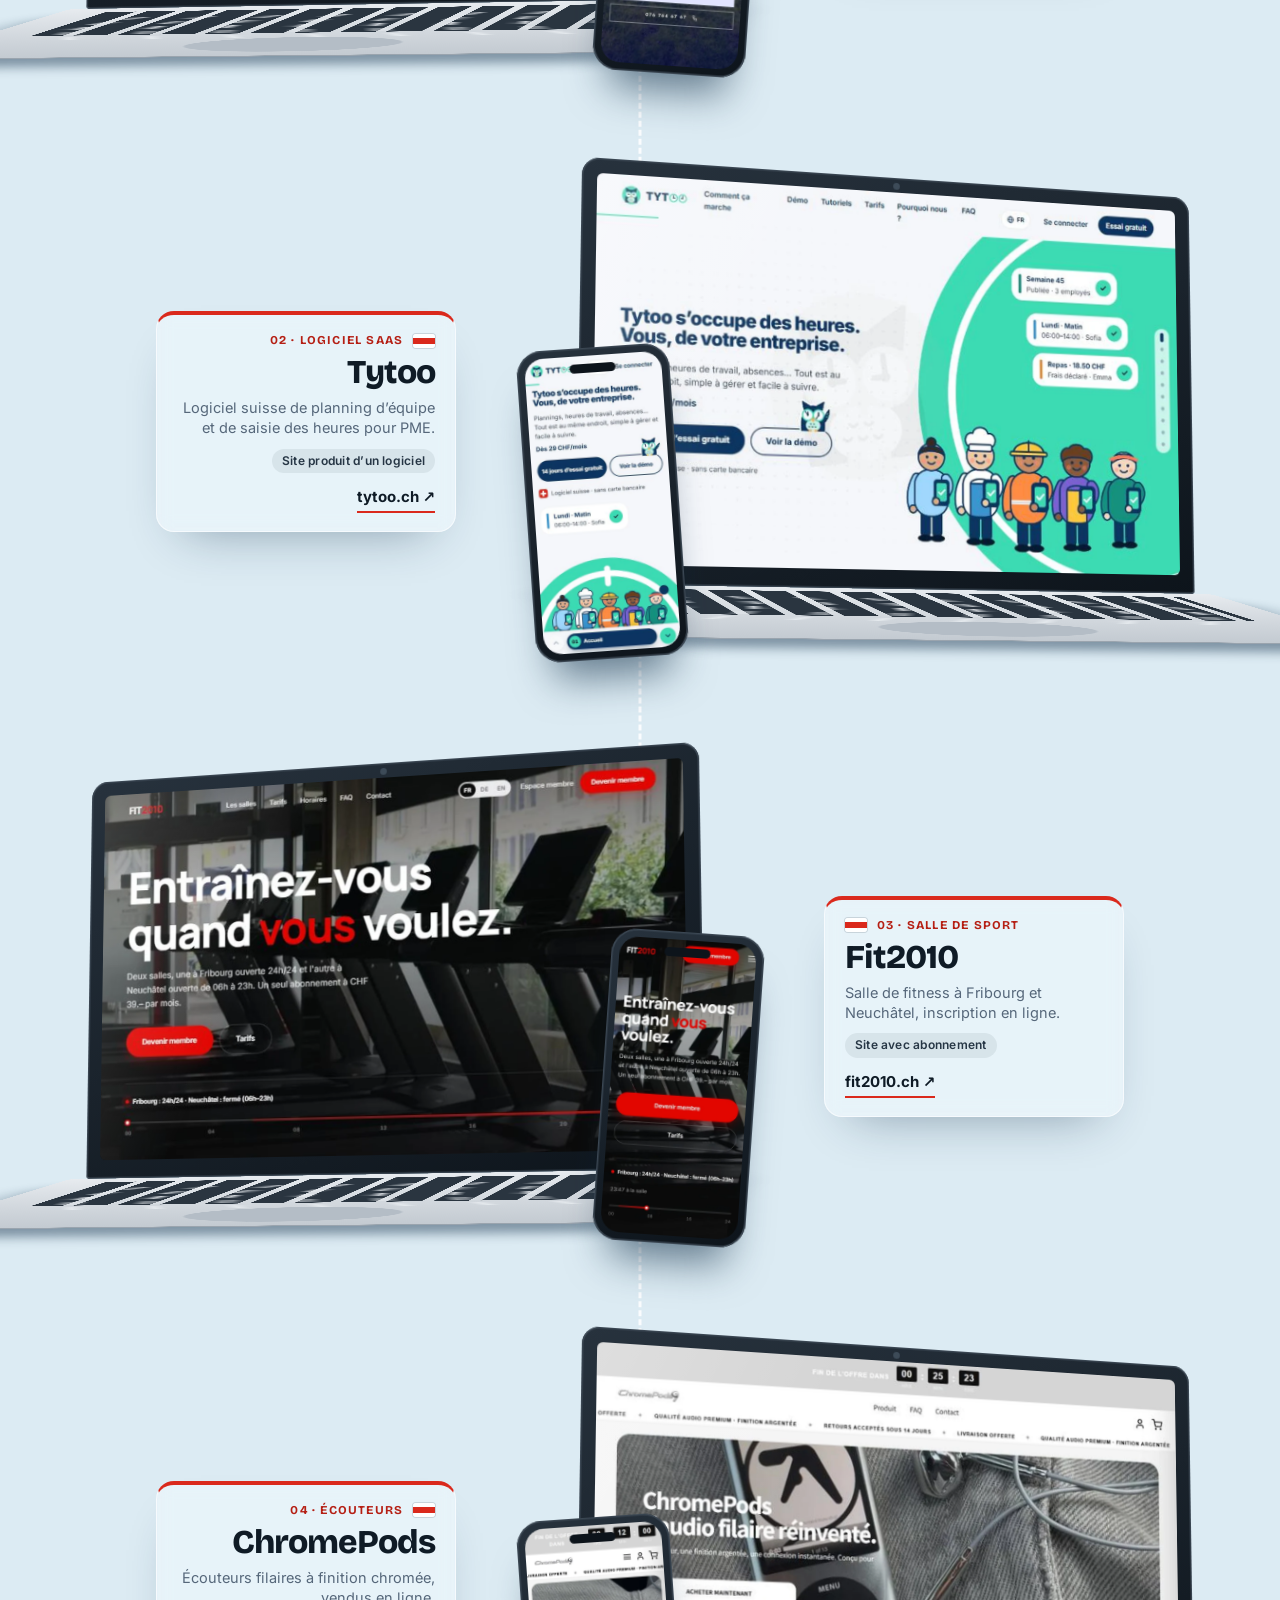
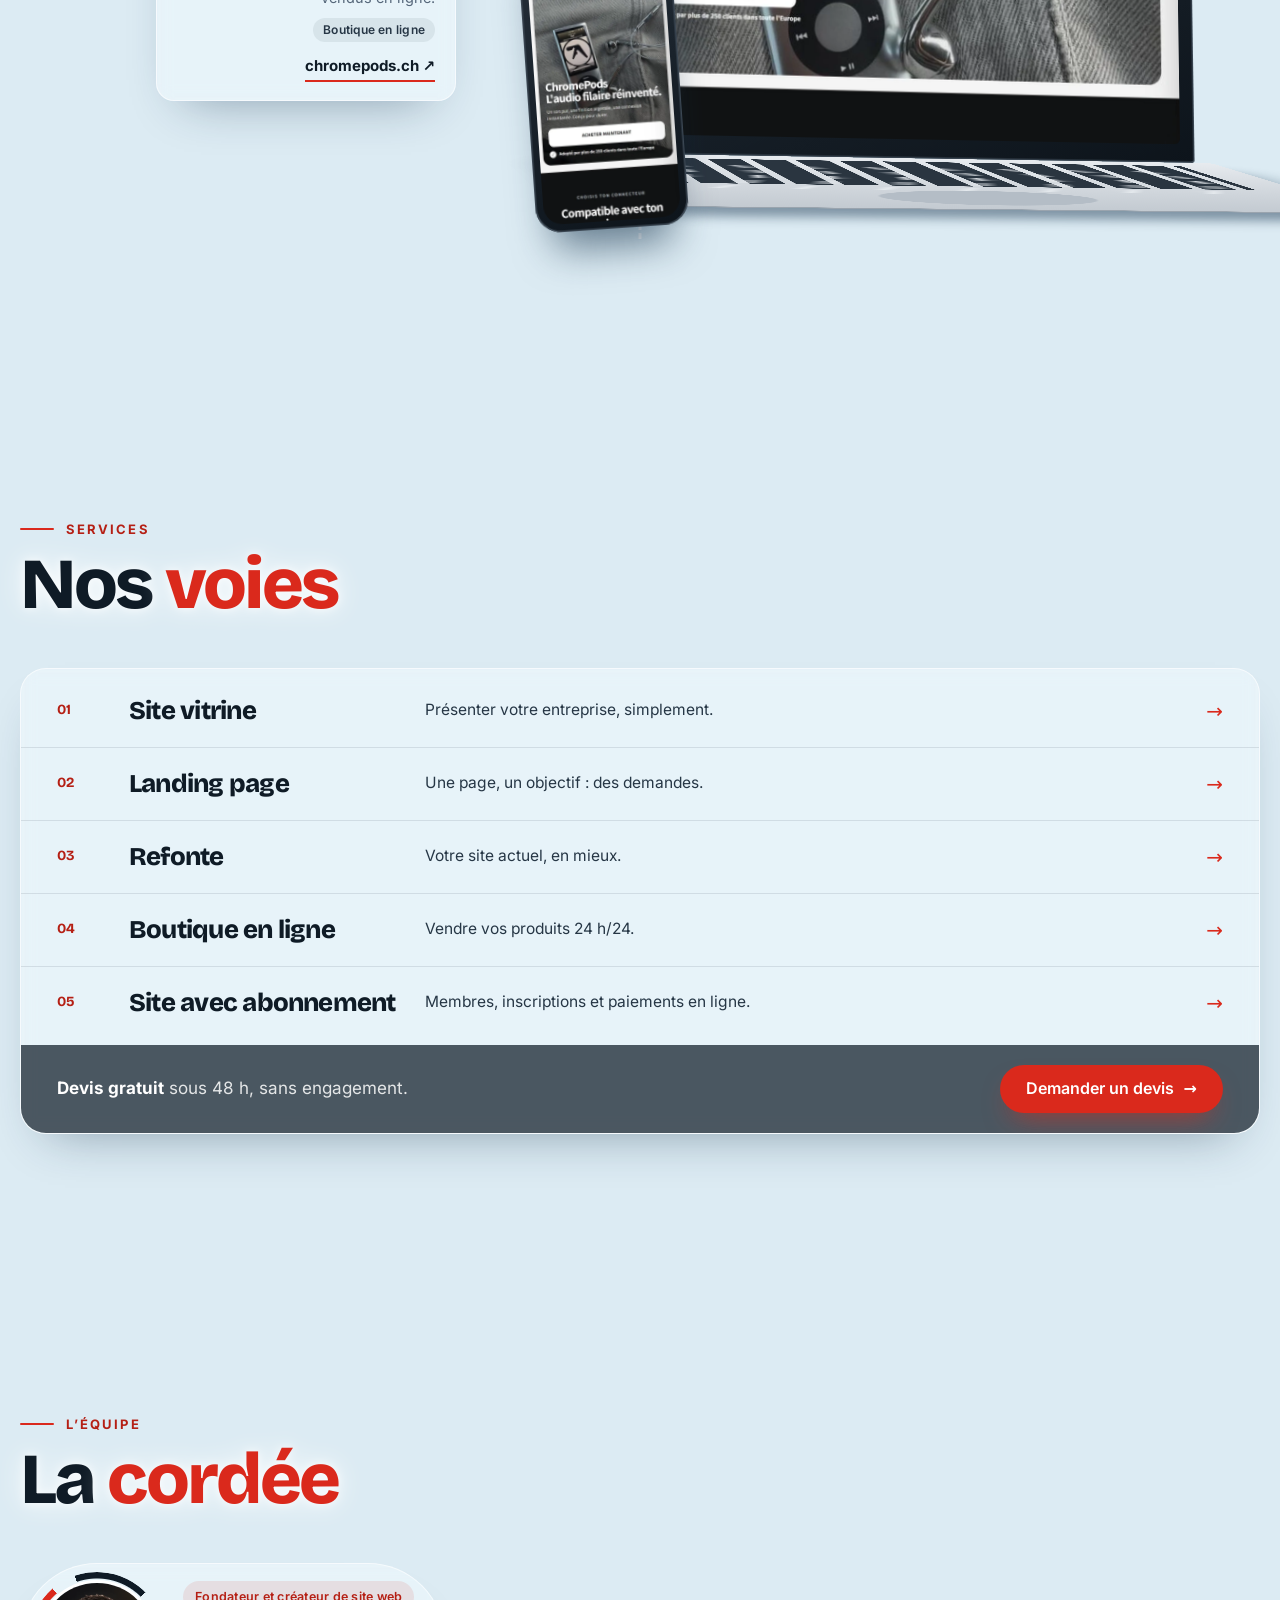
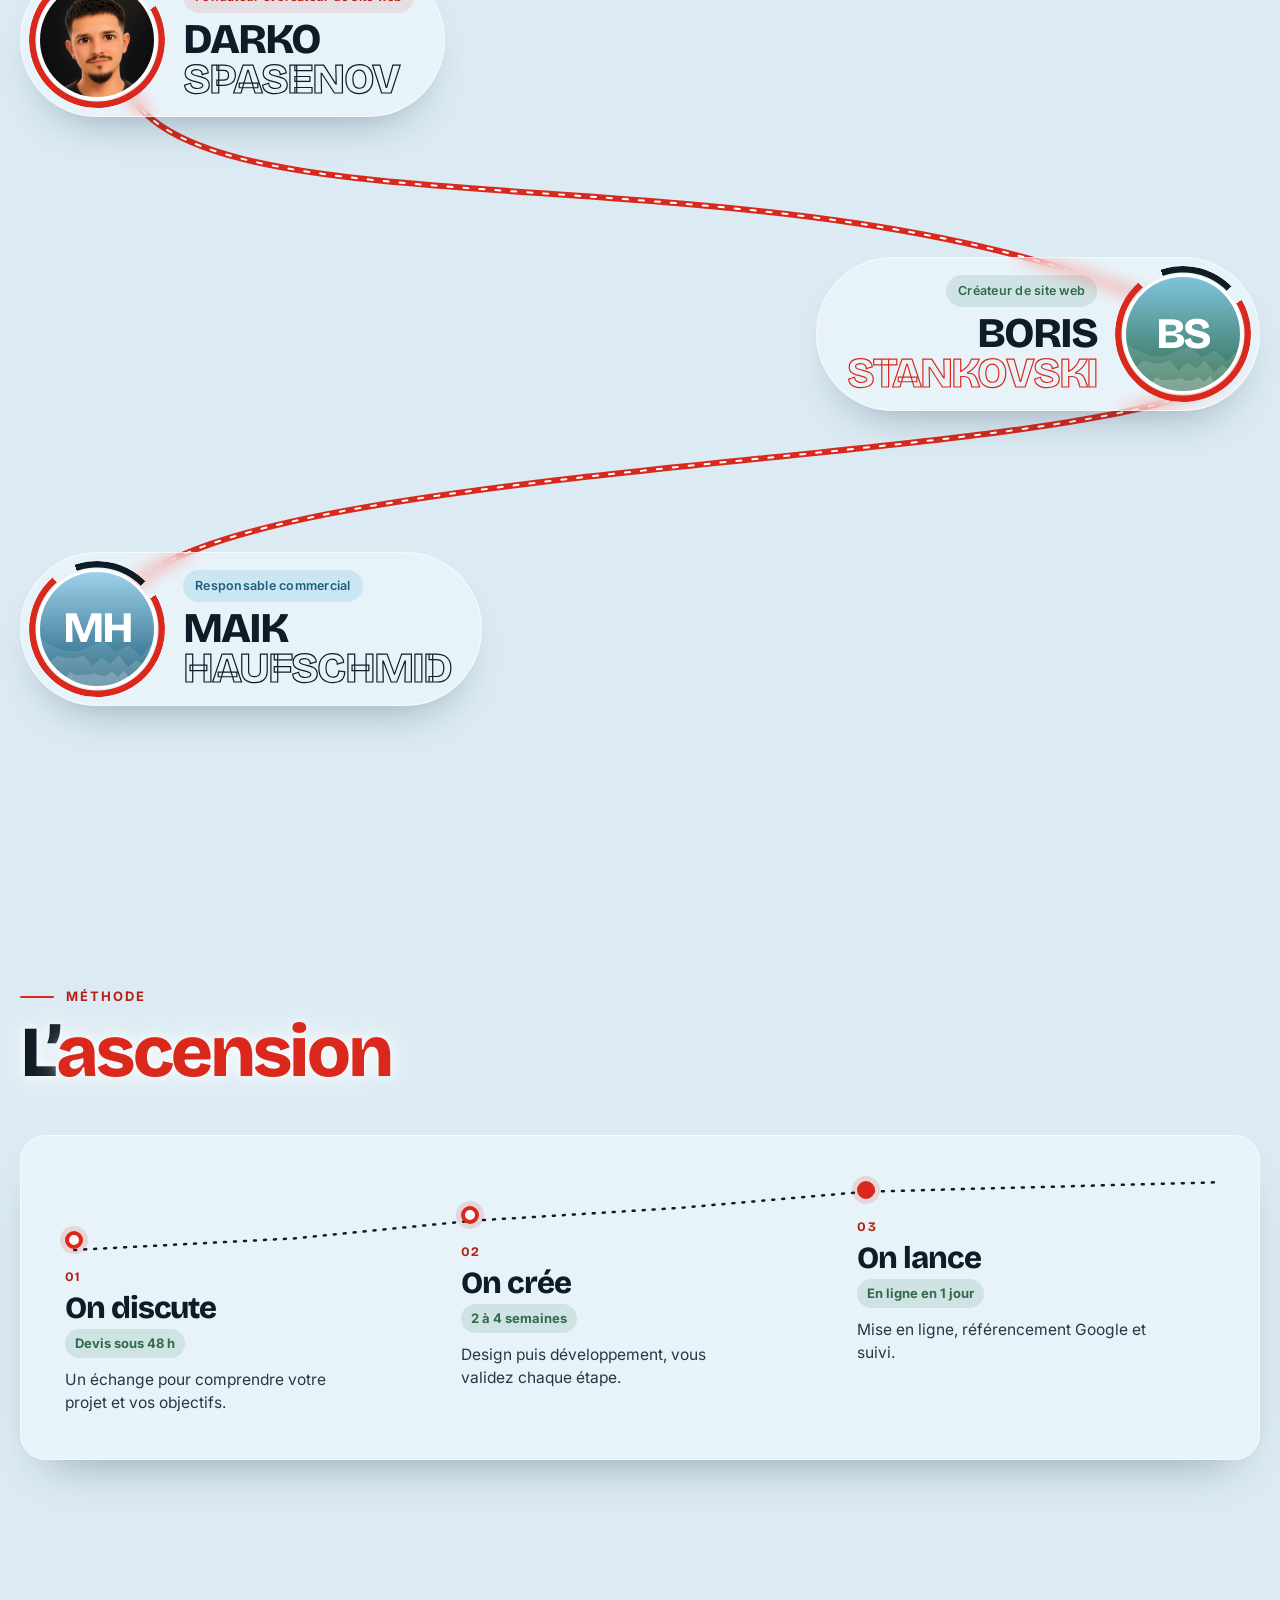
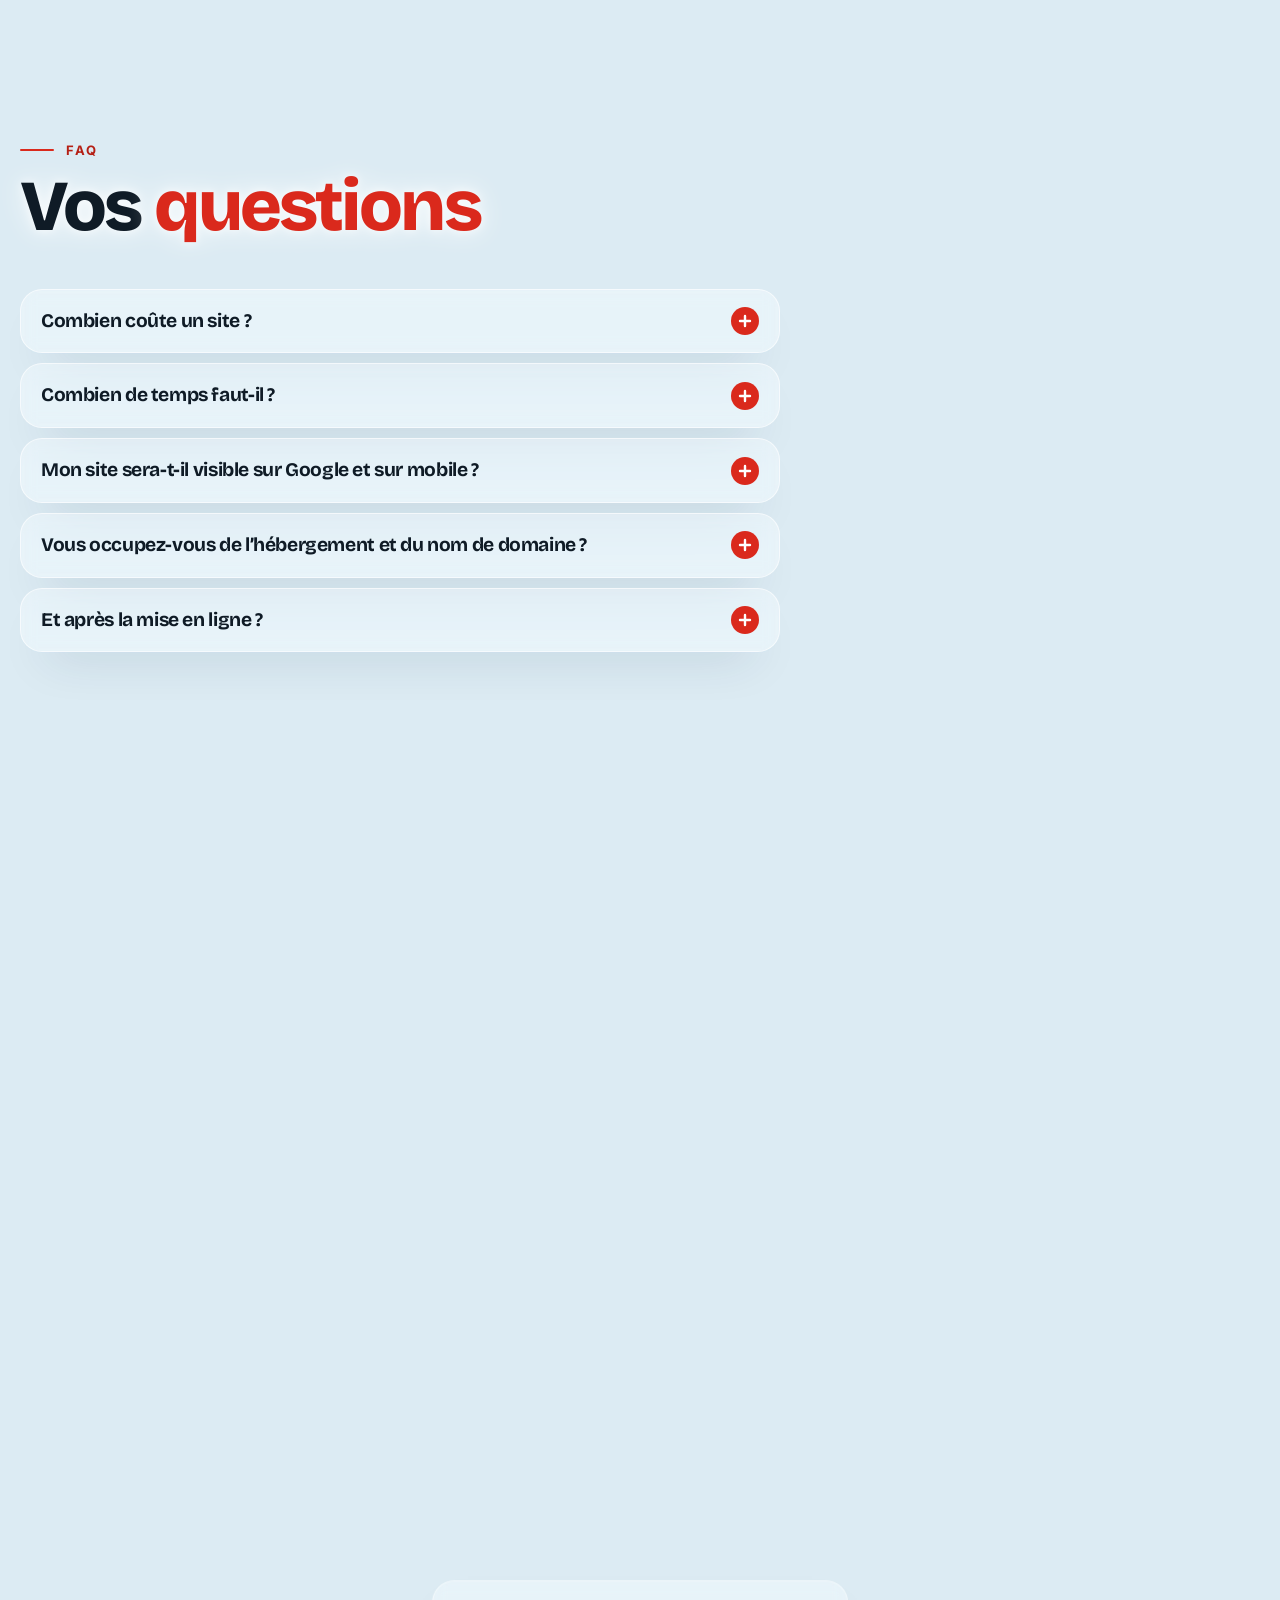
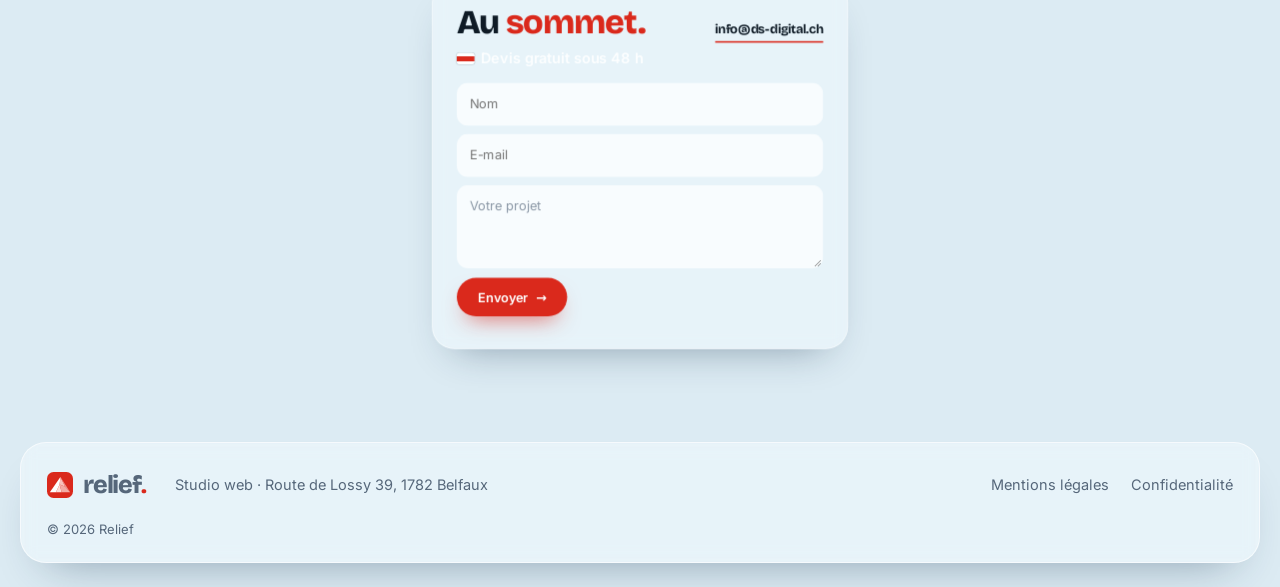
==== commit a2a0b1b9: "Logo et flèche : remonter tout en haut Co-Authored-By: Claude Opus 5.5 <noreply@anthropic.com> Claud" ====
--- a/index.html
+++ b/index.html
@@ -21,10 +21,10 @@
 <meta name="twitter:card" content="summary_large_image">
 <link rel="preload" href="assets/fonts/bricolage.woff2" as="font" type="font/woff2" crossorigin>
 <link rel="preload" href="assets/fonts/inter.woff2" as="font" type="font/woff2" crossorigin>
-<link rel="stylesheet" href="assets/relief.css?v=20261126j">
-<script defer src="site-config.js?v=20261126j"></script>
-<script defer src="assets/relief-ui.js?v=20261126j"></script>
-<script type="module" src="assets/relief-3d.min.js?v=20261126j"></script>
+<link rel="stylesheet" href="assets/relief.css?v=20261126k">
+<script defer src="site-config.js?v=20261126k"></script>
+<script defer src="assets/relief-ui.js?v=20261126k"></script>
+<script type="module" src="assets/relief-3d.min.js?v=20261126k"></script>
 <script type="application/ld+json">
 {"@context":"https://schema.org","@graph":[
 {"@type":"ProfessionalService","@id":"https://darkospasenov.github.io/relief/#studio","name":"Relief","description":"Studio web suisse : création de sites internet sur mesure à Fribourg.","url":"https://darkospasenov.github.io/relief/","logo":"https://darkospasenov.github.io/relief/assets/favicon.png","image":"https://darkospasenov.github.io/relief/assets/og-image.jpg","email":"info@ds-digital.ch","address":{"@type":"PostalAddress","streetAddress":"Route de Lossy 39","postalCode":"1782","addressLocality":"Belfaux","addressRegion":"FR","addressCountry":"CH"},"areaServed":[{"@type":"AdministrativeArea","name":"Canton de Fribourg"},{"@type":"Country","name":"Suisse"}],"knowsLanguage":"fr","founder":{"@type":"Person","name":"Darko Spasenov"},"employee":[{"@type":"Person","name":"Darko Spasenov","jobTitle":"Fondateur et créateur de site web"},{"@type":"Person","name":"Boris Stankovski","jobTitle":"Créateur de site web"},{"@type":"Person","name":"Maik Haufschmid","jobTitle":"Responsable commercial"}],
@@ -381,6 +381,7 @@
 </main>
 
 <!-- altimètre : suit la montée de la caméra -->
+<button class="to-top" type="button" data-to-top aria-label="Remonter tout en haut"><svg viewBox="0 0 24 24" width="20" height="20" aria-hidden="true"><path d="M12 19V5M5 12l7-7 7 7" fill="none" stroke="currentColor" stroke-width="2.4" stroke-linecap="round" stroke-linejoin="round"/></svg></button>
 <div class="alti" aria-hidden="true"><span class="alti-track"><i data-alti-bar></i></span><span class="alti-txt"><b data-alti-n>560</b> m<em data-alti-zone>Vallée</em></span></div>
 <i class="confetti" aria-hidden="true"></i>
 
--- a/assets/relief.css
+++ b/assets/relief.css
@@ -643,3 +643,13 @@
   .contact .contact-card{scroll-margin-top:84px}
   .footer{scroll-snap-align:end}
 }
+
+/* flèche « remonter tout en haut », à côté de l'altimètre (26.11) */
+.to-top{position:fixed;z-index:41;right:22px;top:calc(50% + 140px);display:grid;place-items:center;width:46px;height:46px;padding:0;border:0;border-radius:50%;background:var(--ink);color:#fff;cursor:pointer;box-shadow:var(--shadow);opacity:0;visibility:hidden;transform:translateY(10px);transition:opacity .3s,transform .3s var(--ease),visibility 0s .3s,background .2s}
+.to-top.is-on{opacity:1;visibility:visible;transform:none;transition:opacity .3s,transform .3s var(--ease),visibility 0s,background .2s}
+.to-top:hover{background:var(--red)}
+.to-top:focus-visible{outline:3px solid var(--red);outline-offset:3px}
+@media (max-width:760px){
+  .alti{min-width:104px;justify-content:center}
+  .to-top{top:auto;right:122px;bottom:14px;width:42px;height:42px}
+}
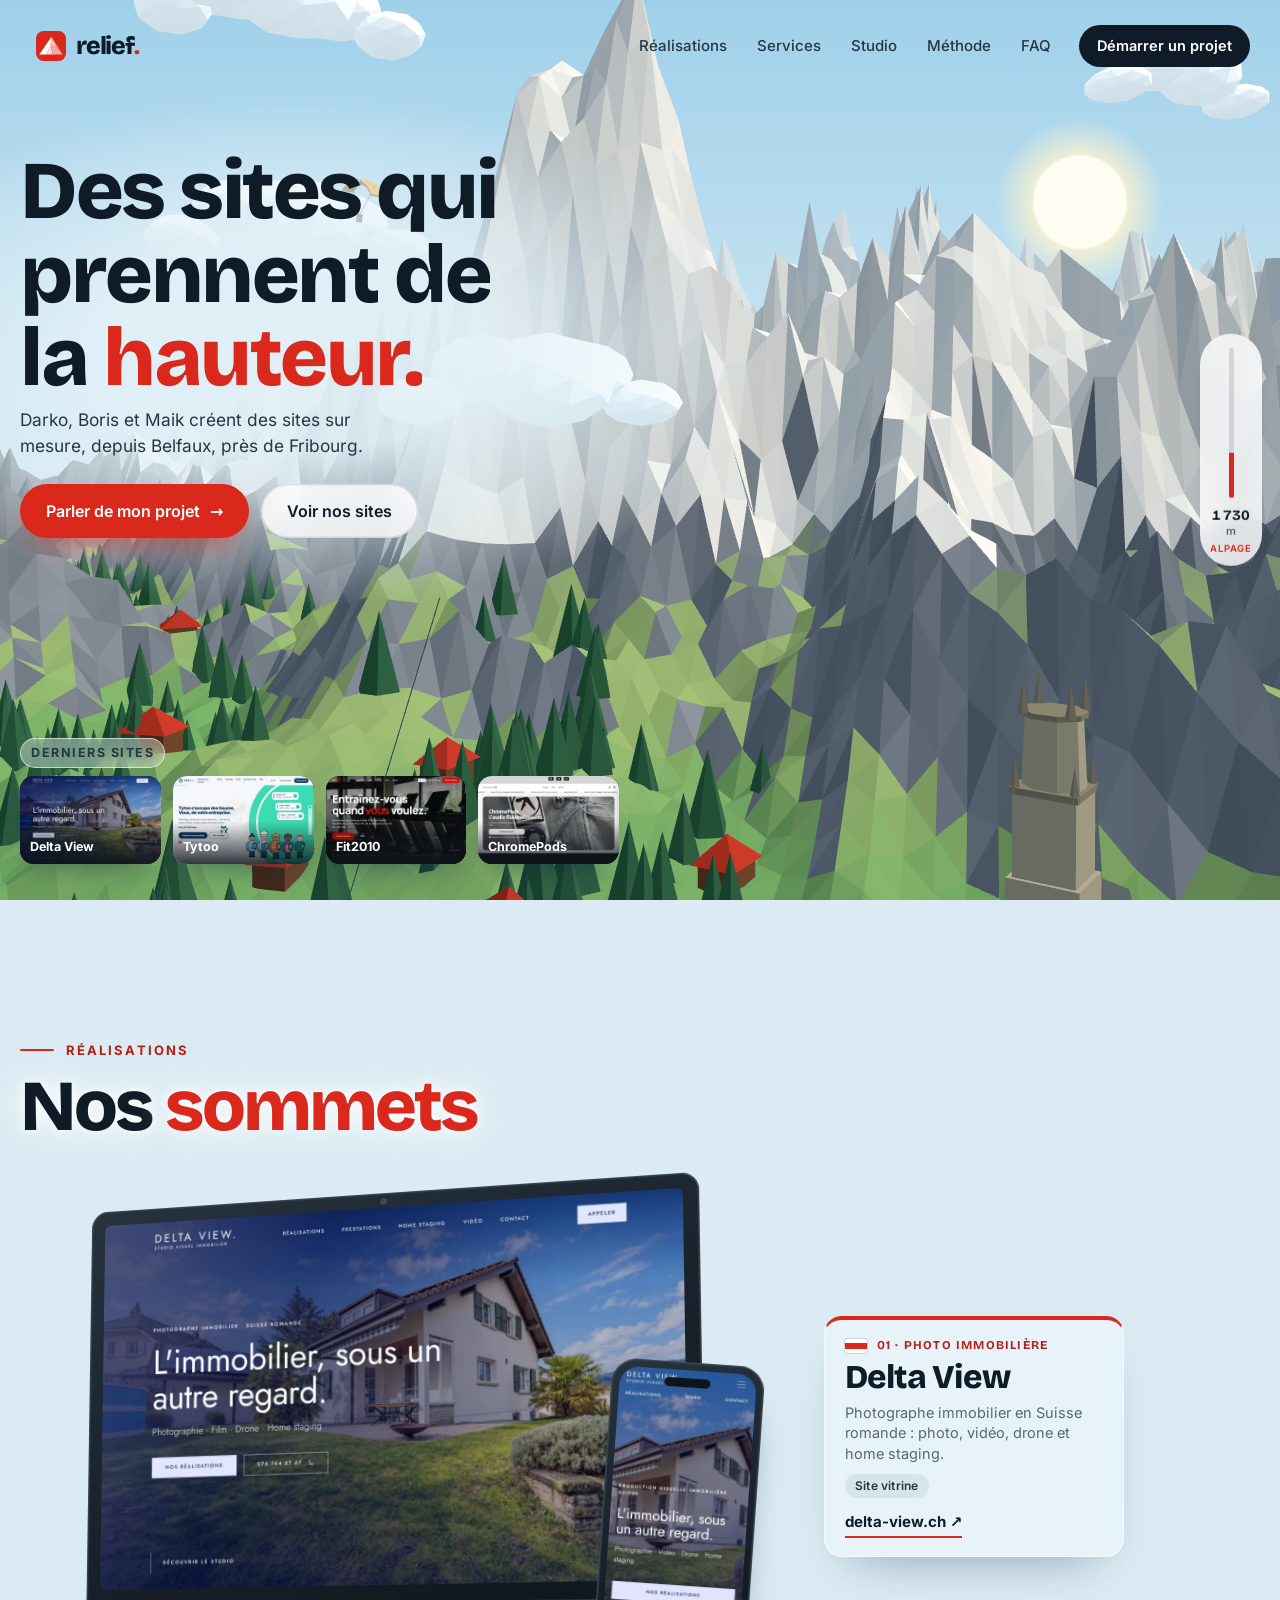
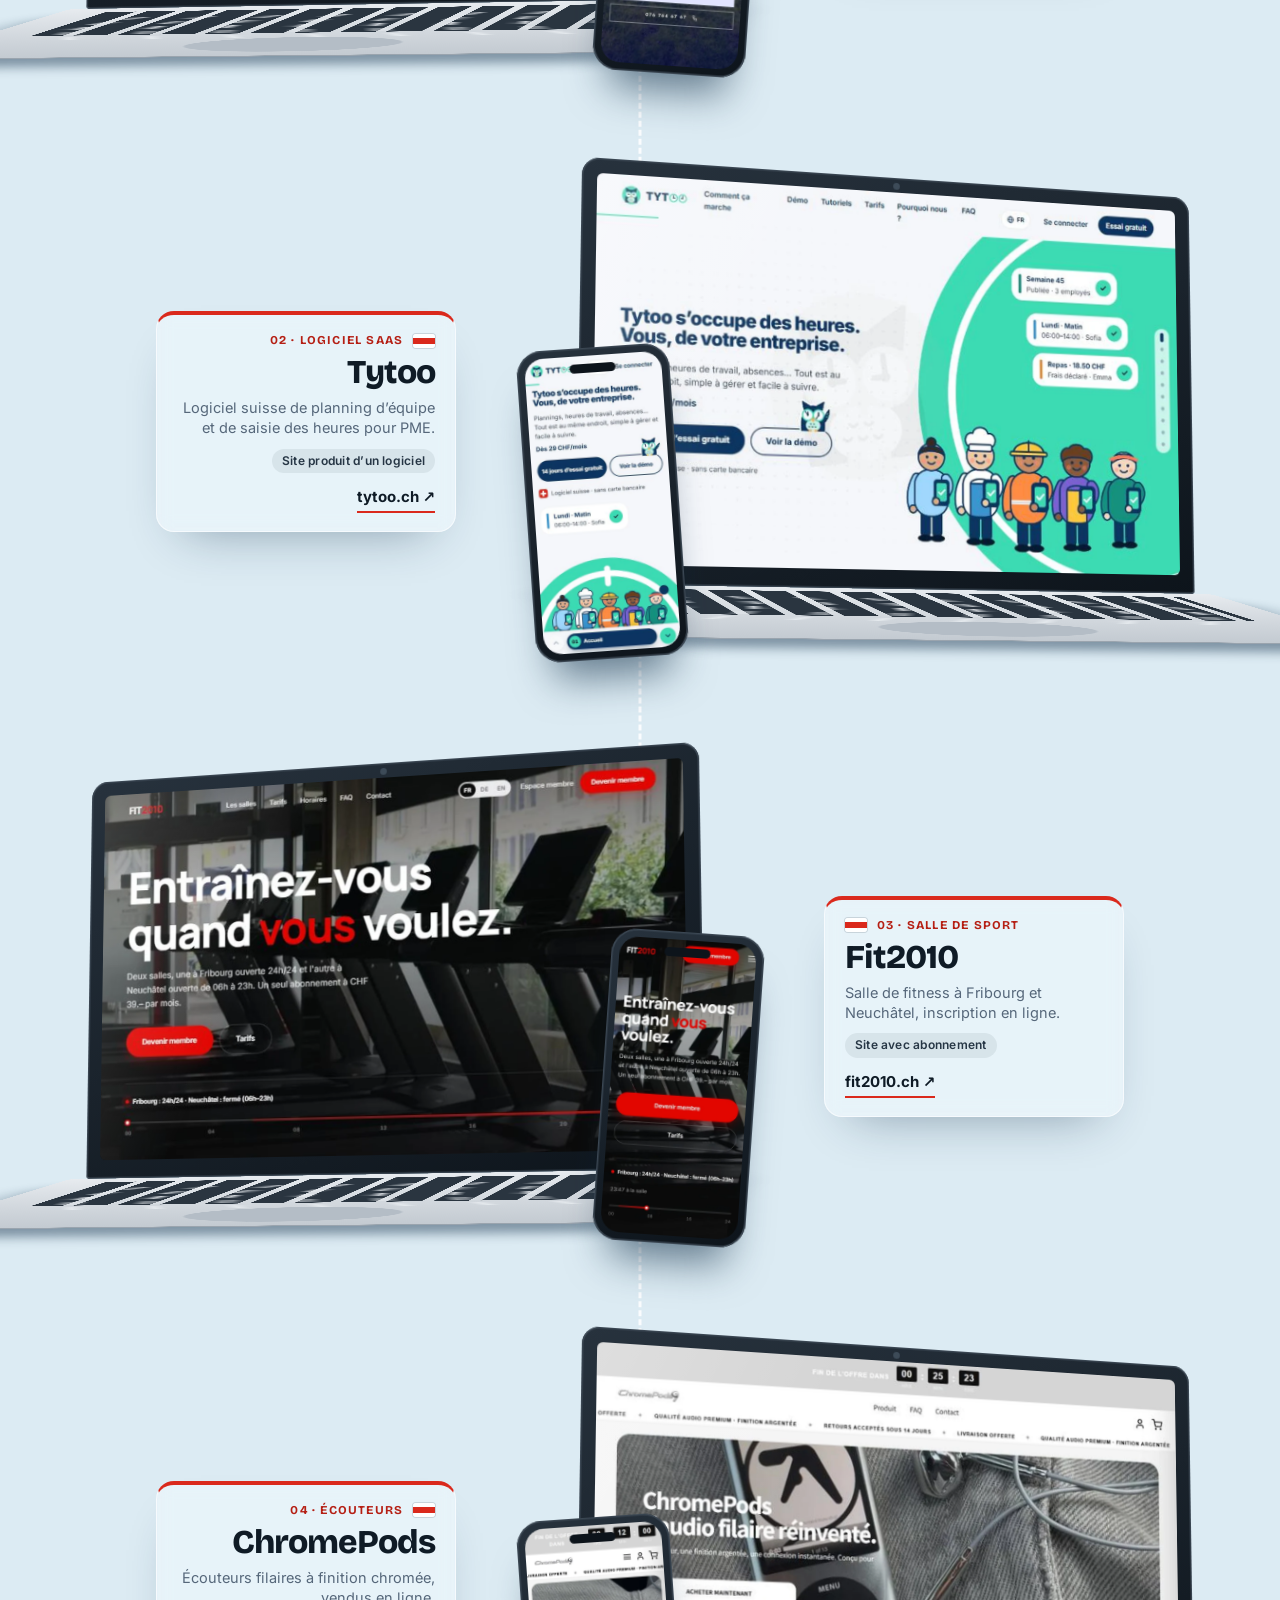
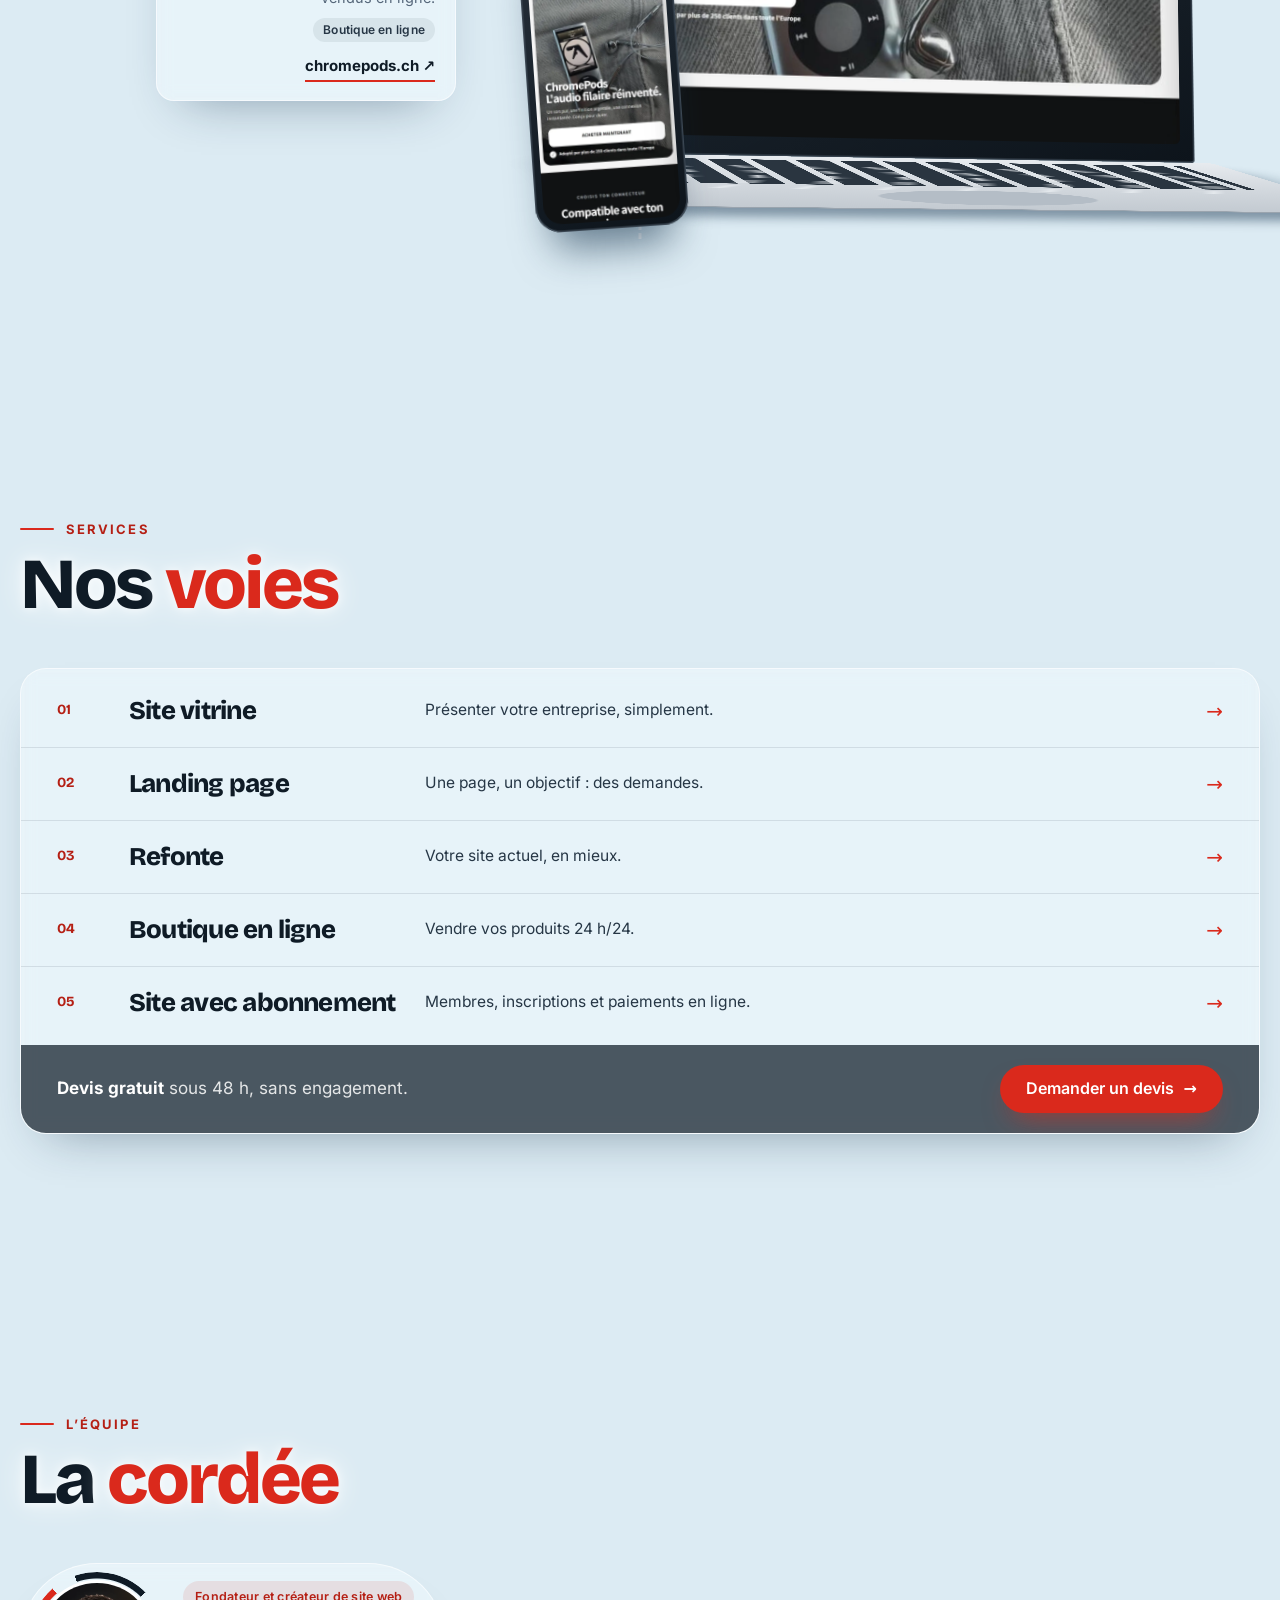
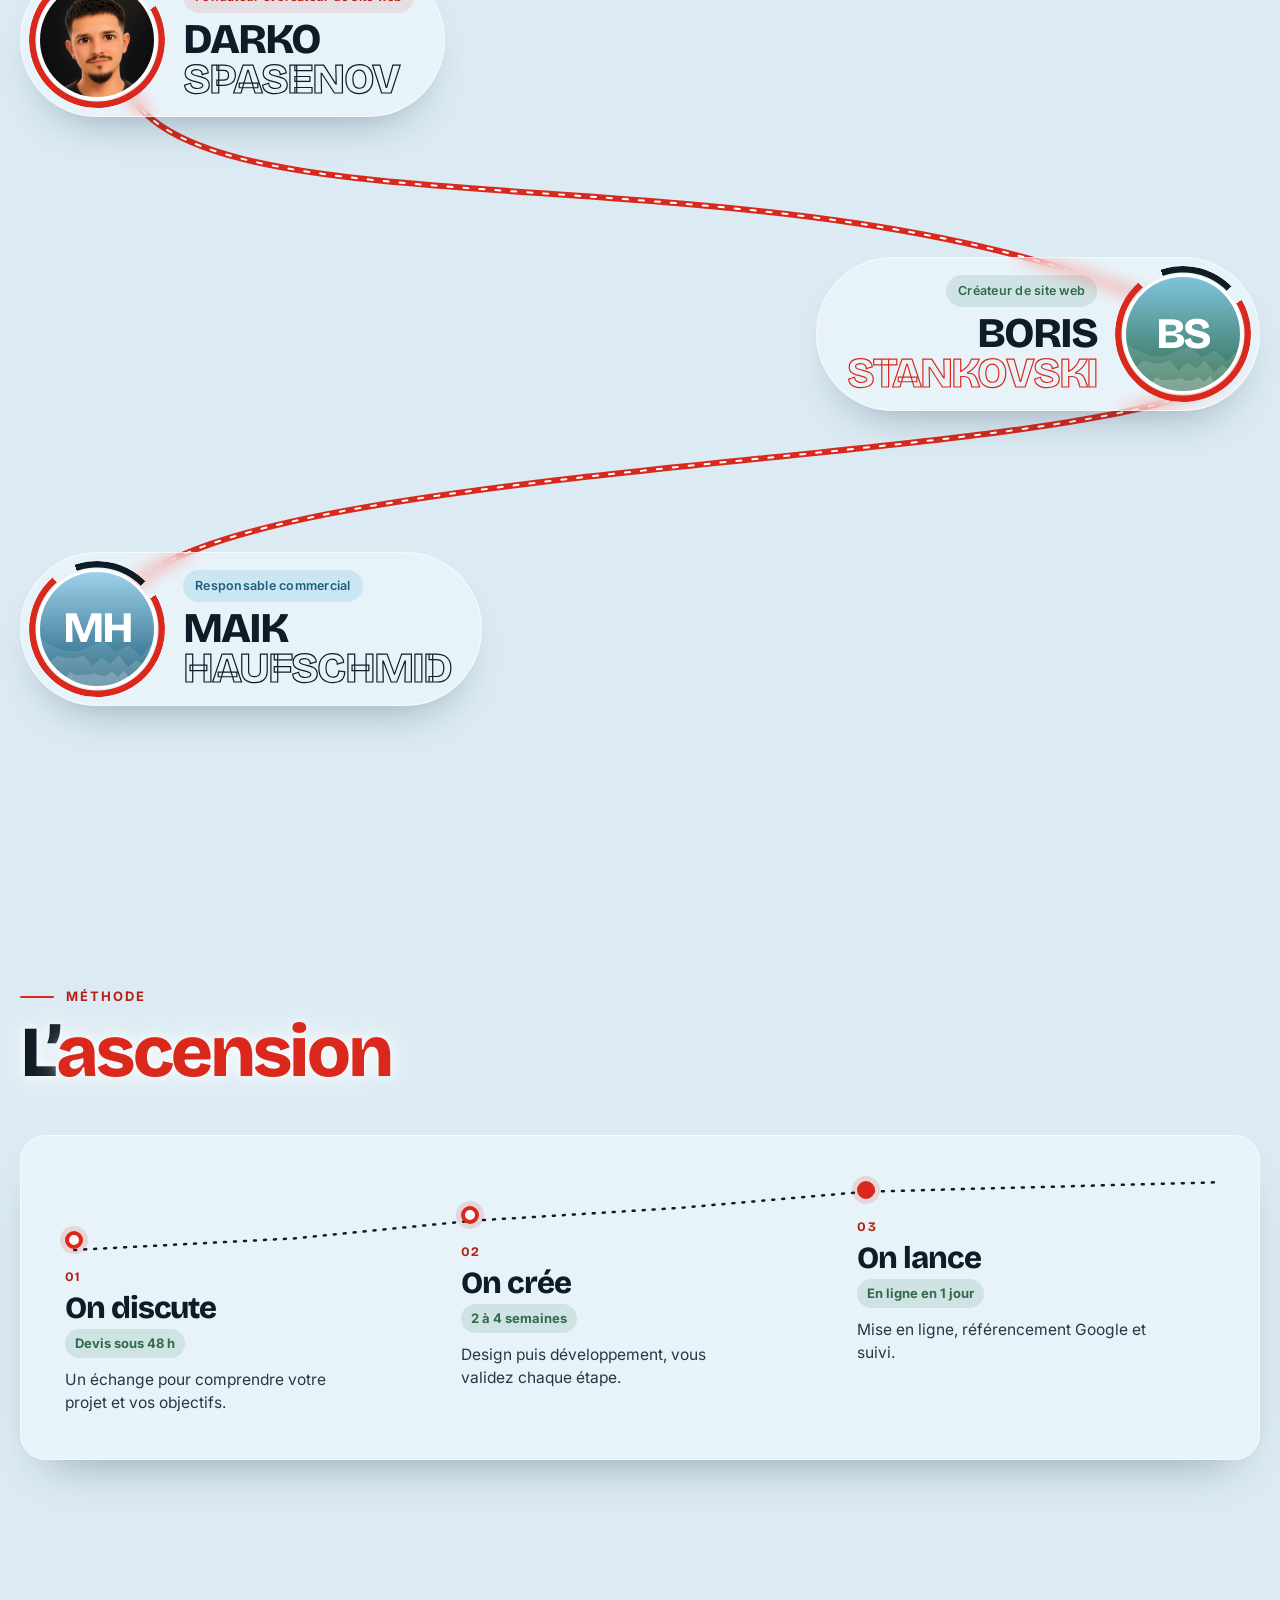
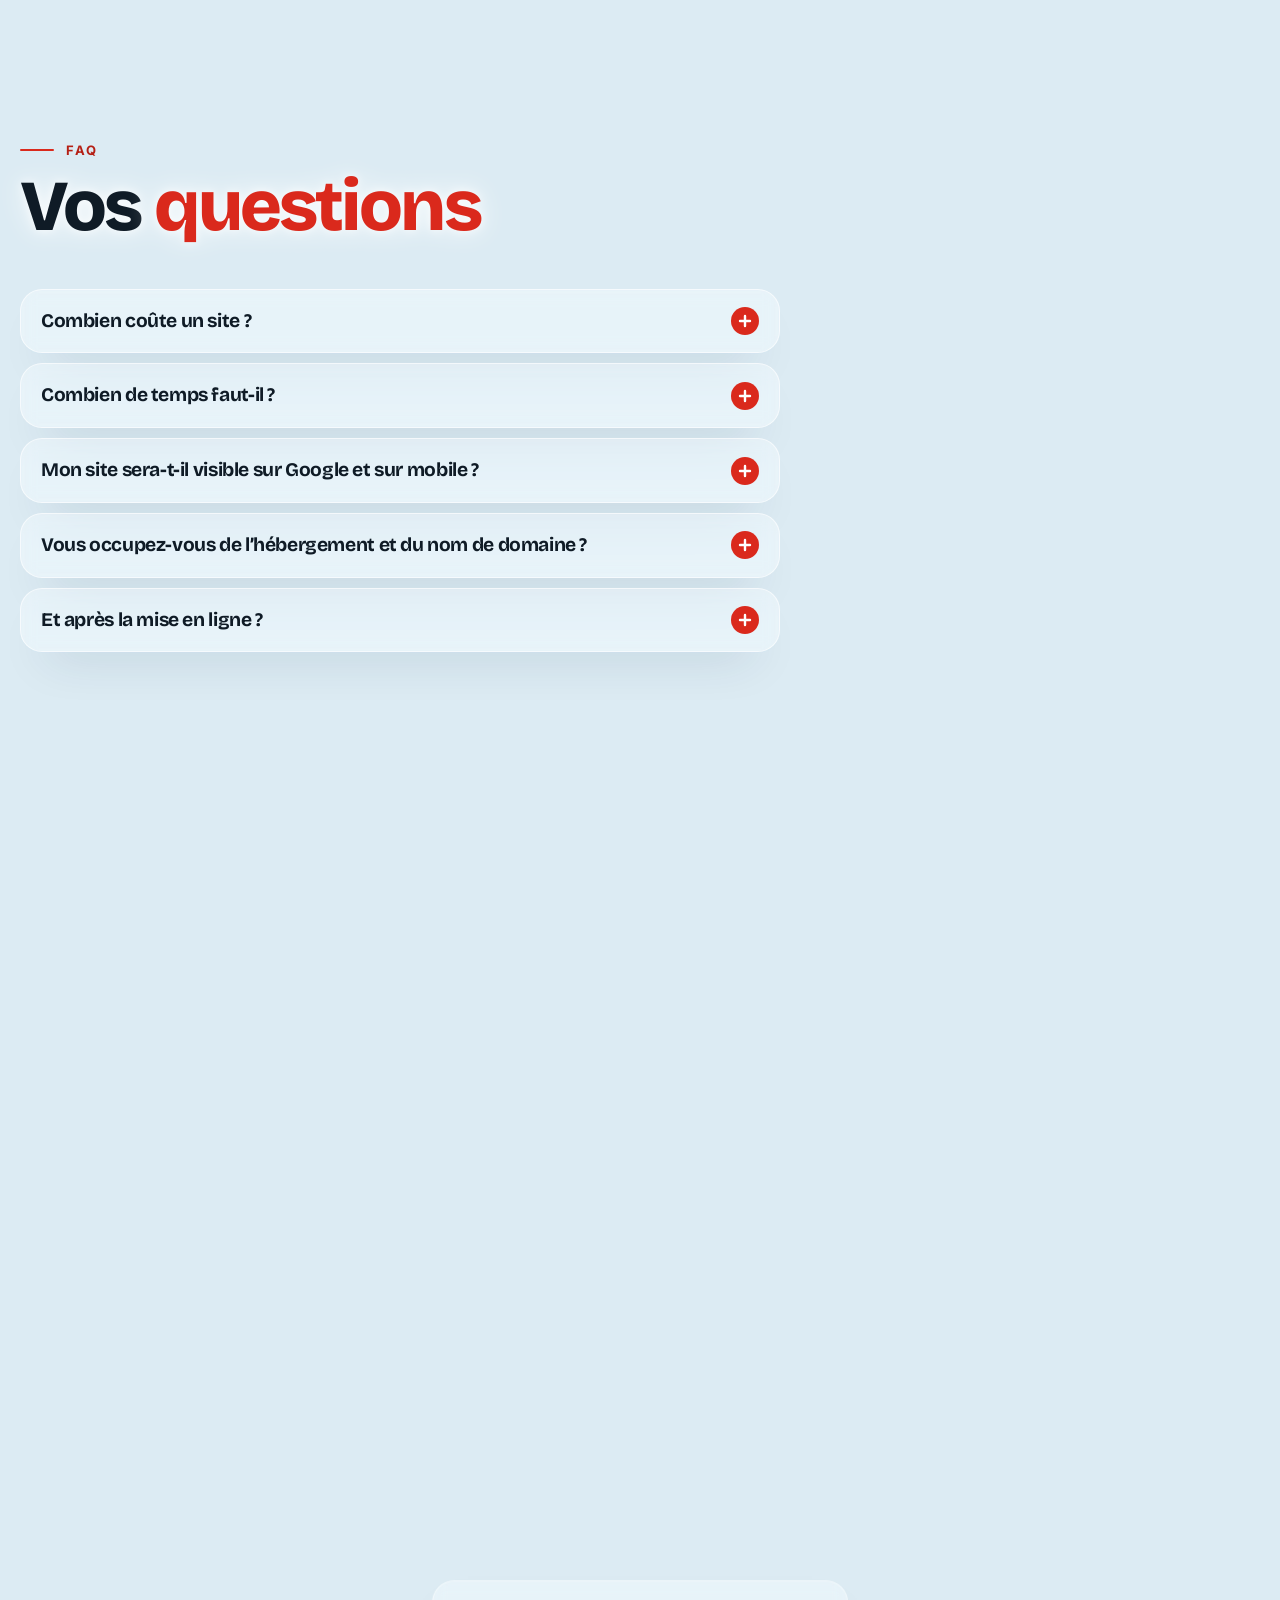
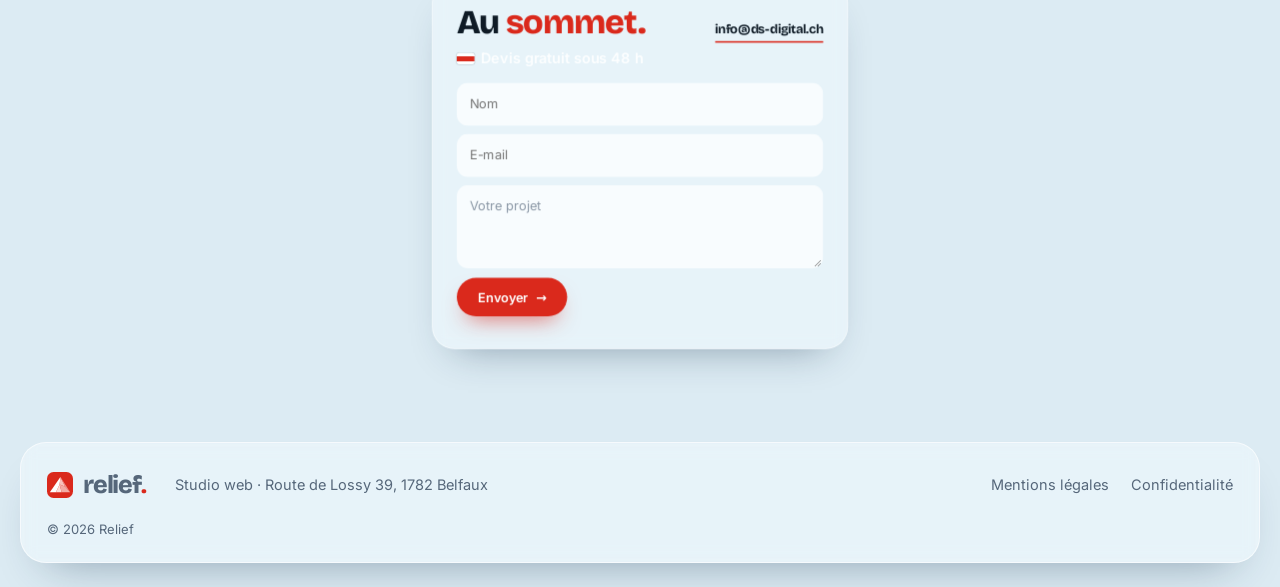
==== commit 9fdb8e62: "Mobile : chaque écran centré (même vide en haut et en bas) Co-Authored-By: Claude Opus 5.5 <noreply@" ====
--- a/index.html
+++ b/index.html
@@ -21,10 +21,10 @@
 <meta name="twitter:card" content="summary_large_image">
 <link rel="preload" href="assets/fonts/bricolage.woff2" as="font" type="font/woff2" crossorigin>
 <link rel="preload" href="assets/fonts/inter.woff2" as="font" type="font/woff2" crossorigin>
-<link rel="stylesheet" href="assets/relief.css?v=20261126k">
-<script defer src="site-config.js?v=20261126k"></script>
-<script defer src="assets/relief-ui.js?v=20261126k"></script>
-<script type="module" src="assets/relief-3d.min.js?v=20261126k"></script>
+<link rel="stylesheet" href="assets/relief.css?v=20261126l">
+<script defer src="site-config.js?v=20261126l"></script>
+<script defer src="assets/relief-ui.js?v=20261126l"></script>
+<script type="module" src="assets/relief-3d.min.js?v=20261126l"></script>
 <script type="application/ld+json">
 {"@context":"https://schema.org","@graph":[
 {"@type":"ProfessionalService","@id":"https://darkospasenov.github.io/relief/#studio","name":"Relief","description":"Studio web suisse : création de sites internet sur mesure à Fribourg.","url":"https://darkospasenov.github.io/relief/","logo":"https://darkospasenov.github.io/relief/assets/favicon.png","image":"https://darkospasenov.github.io/relief/assets/og-image.jpg","email":"info@ds-digital.ch","address":{"@type":"PostalAddress","streetAddress":"Route de Lossy 39","postalCode":"1782","addressLocality":"Belfaux","addressRegion":"FR","addressCountry":"CH"},"areaServed":[{"@type":"AdministrativeArea","name":"Canton de Fribourg"},{"@type":"Country","name":"Suisse"}],"knowsLanguage":"fr","founder":{"@type":"Person","name":"Darko Spasenov"},"employee":[{"@type":"Person","name":"Darko Spasenov","jobTitle":"Fondateur et créateur de site web"},{"@type":"Person","name":"Boris Stankovski","jobTitle":"Créateur de site web"},{"@type":"Person","name":"Maik Haufschmid","jobTitle":"Responsable commercial"}],
--- a/assets/relief.css
+++ b/assets/relief.css
@@ -635,13 +635,10 @@
   .climb-copy .link-arrow{width:32px;height:32px}
   .climb:nth-child(3){padding-top:0}
 }
-/* défilement écran par écran sur téléphone : accueil → sites 1-2 → sites 3-4 → services → … */
+/* défilement écran par écran sur téléphone : les points d'arrêt sont posés et centrés par relief-ui.js */
 @media (max-width:760px) and (prefers-reduced-motion:no-preference){
   html{scroll-snap-type:y mandatory}
-  .hero,.sommets,.climb:nth-child(3),.services,.studio,.method,.faq,.contact .contact-card,.footer{scroll-snap-align:start;scroll-snap-stop:always}
-  .climb:nth-child(3){scroll-margin-top:118px}
-  .contact .contact-card{scroll-margin-top:84px}
-  .footer{scroll-snap-align:end}
+  .snap-pt{scroll-snap-align:start;scroll-snap-stop:always}
 }
 
 /* flèche « remonter tout en haut », à côté de l'altimètre (26.11) */
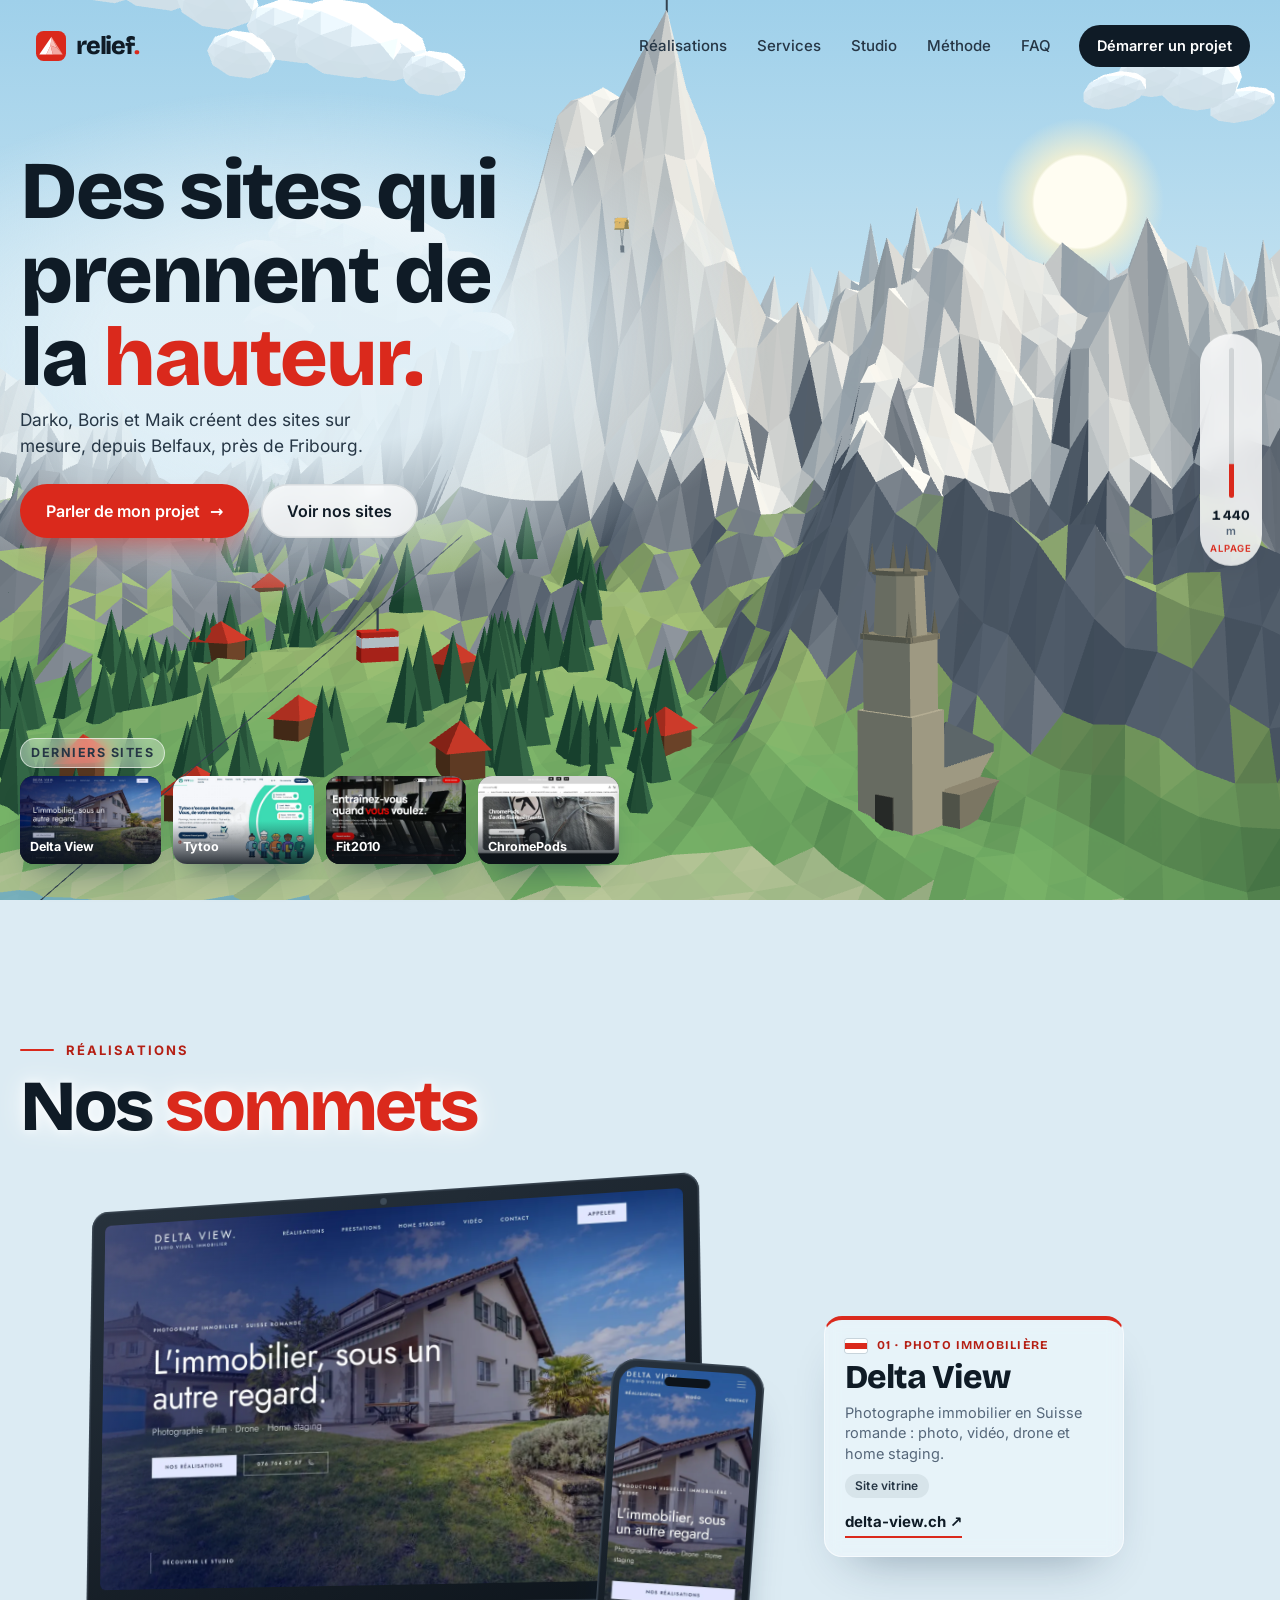
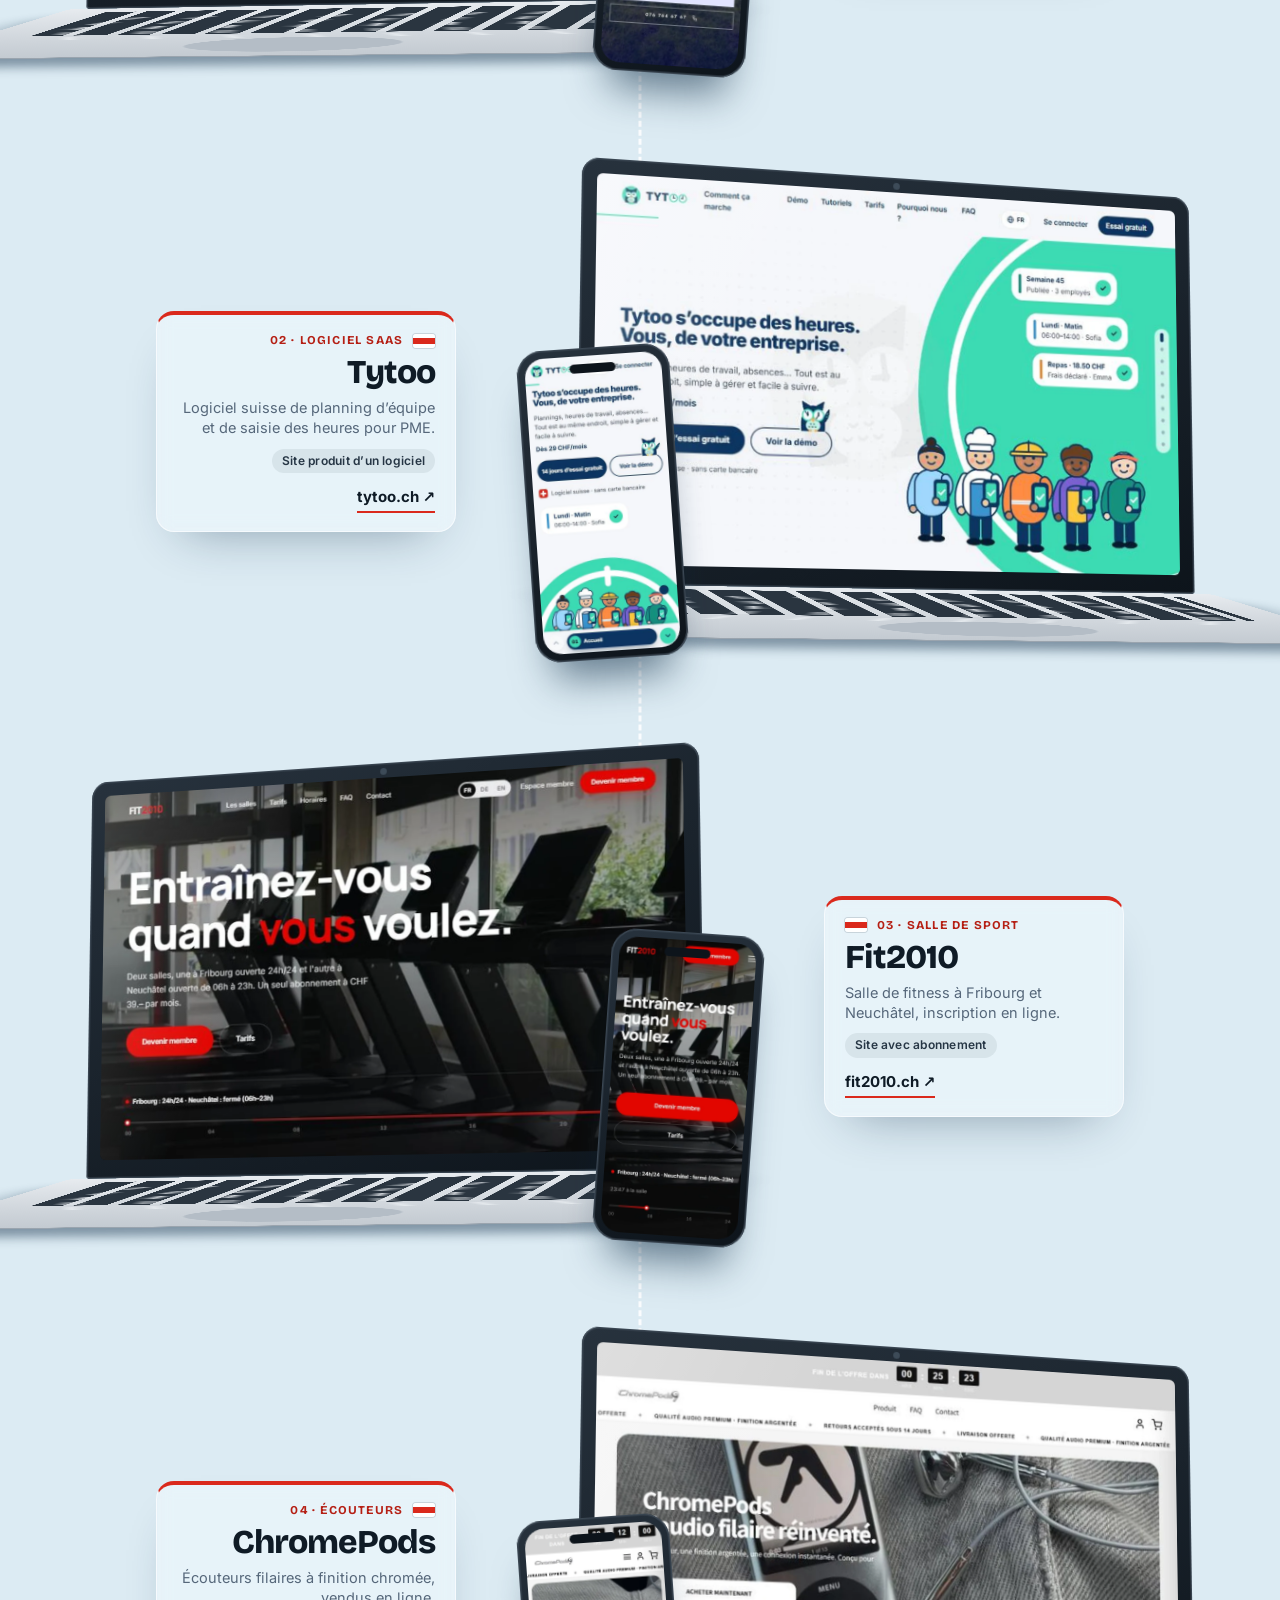
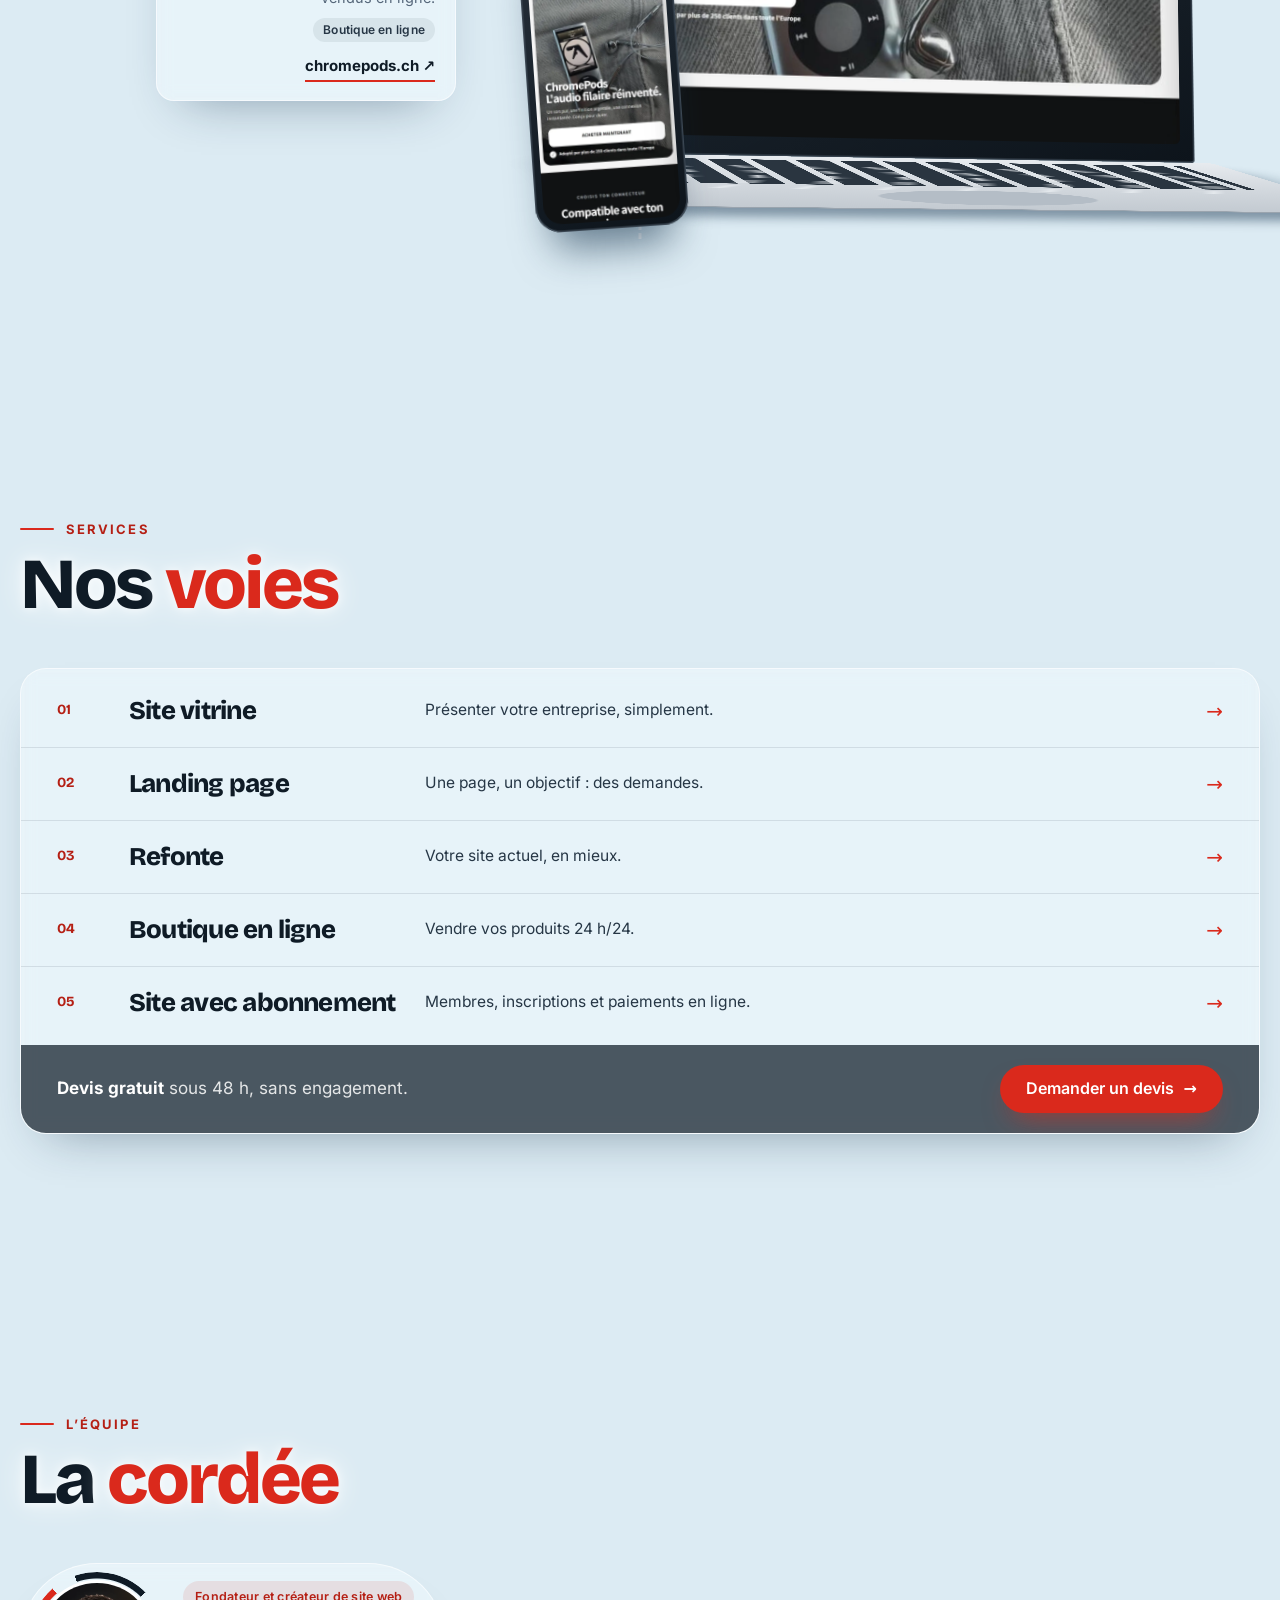
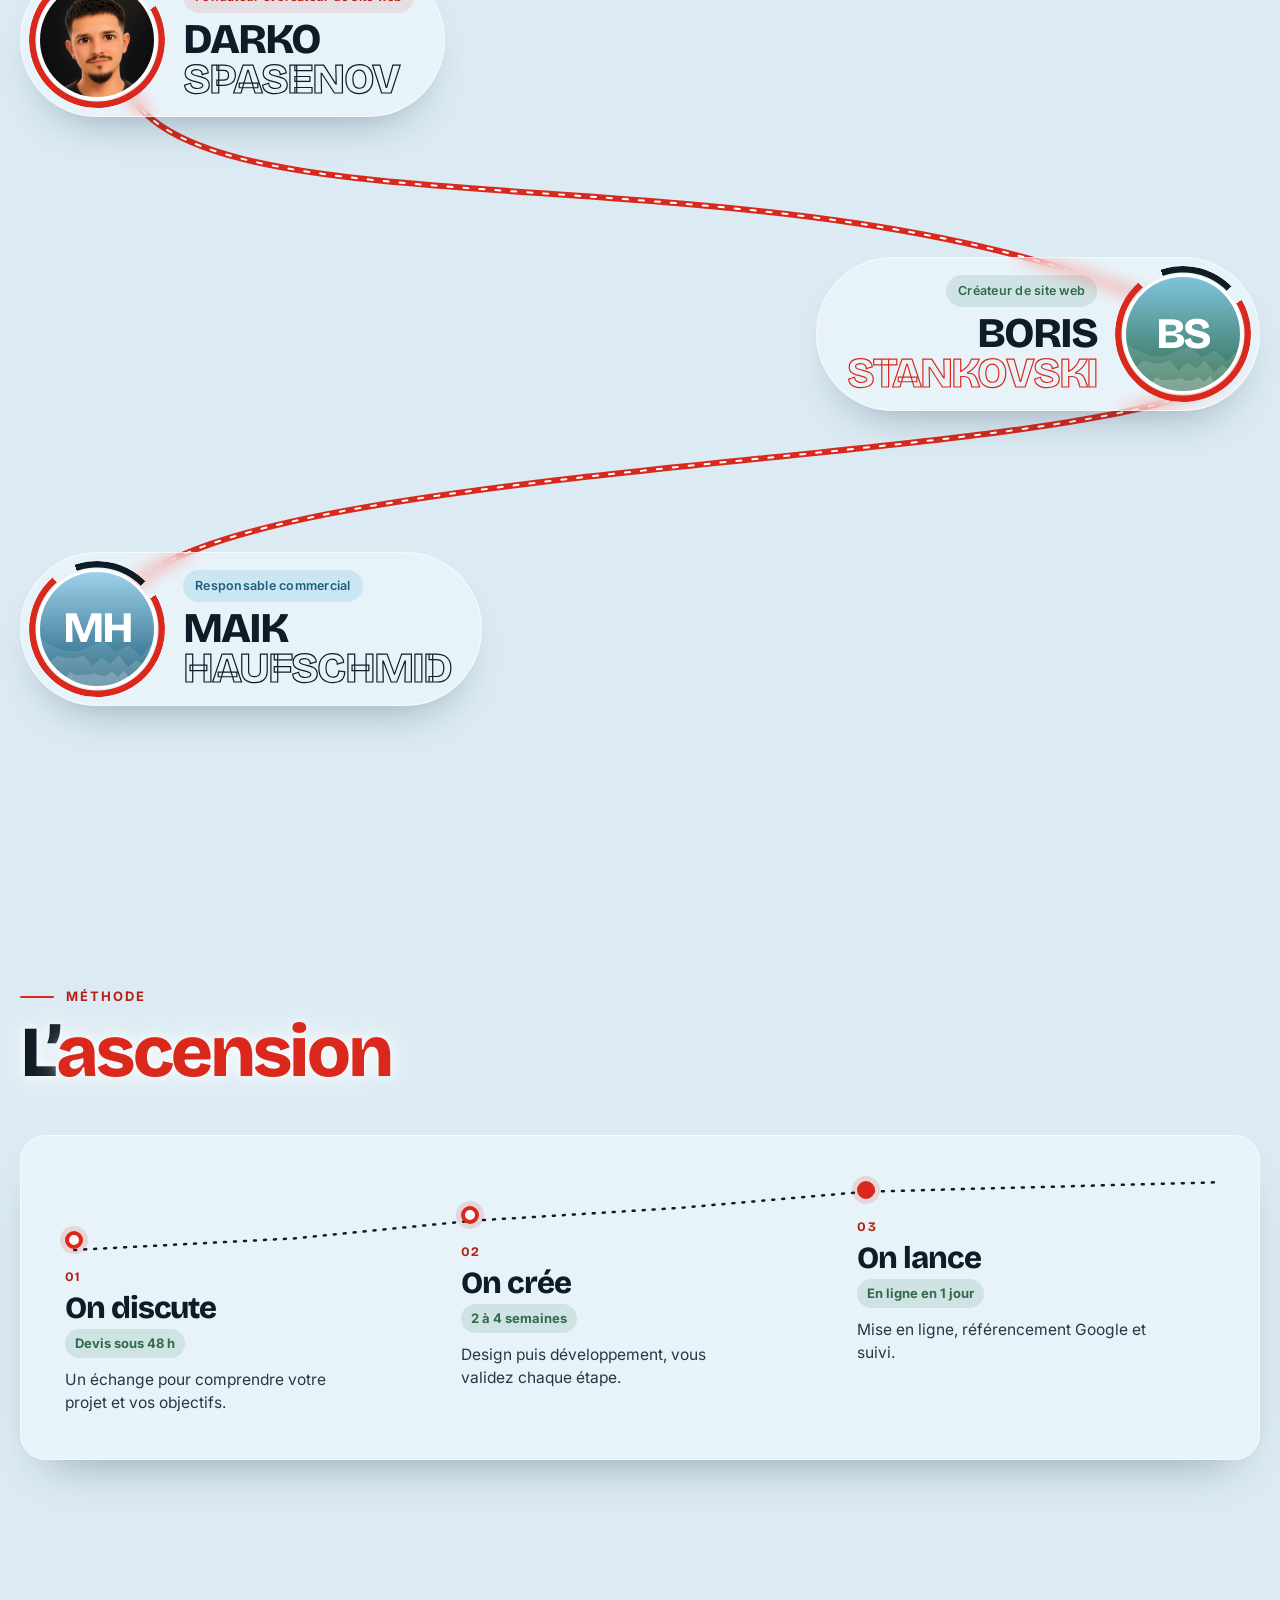
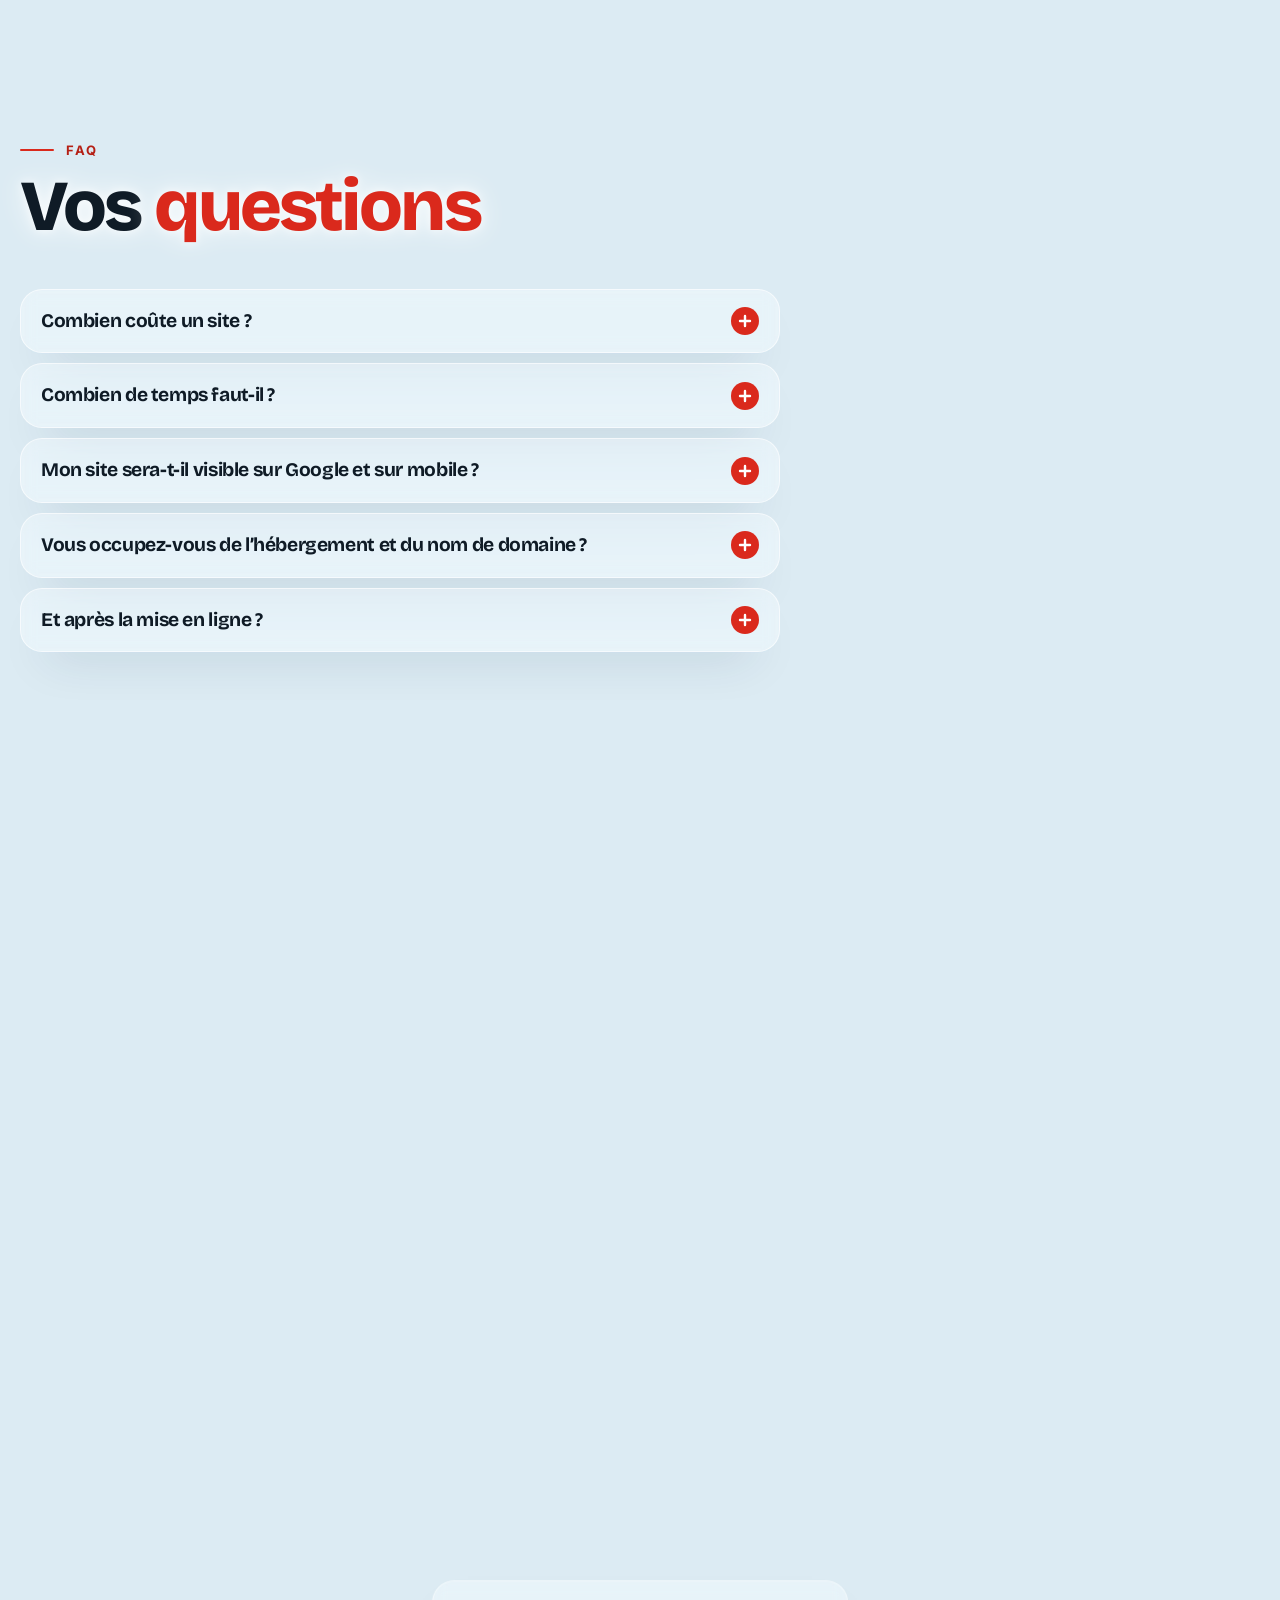
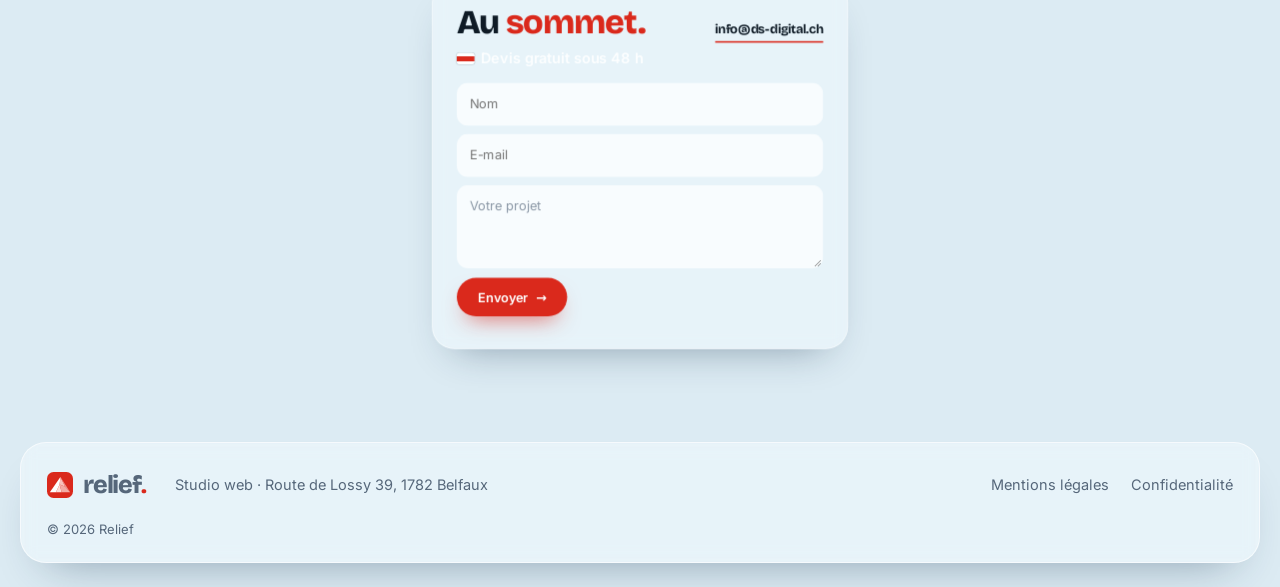
==== commit d93a0bda: "Mobile : la flèche, le logo et le menu ne sont plus bloqués par l'aimant des écrans Co-Authored-By: " ====
--- a/index.html
+++ b/index.html
@@ -21,10 +21,10 @@
 <meta name="twitter:card" content="summary_large_image">
 <link rel="preload" href="assets/fonts/bricolage.woff2" as="font" type="font/woff2" crossorigin>
 <link rel="preload" href="assets/fonts/inter.woff2" as="font" type="font/woff2" crossorigin>
-<link rel="stylesheet" href="assets/relief.css?v=20261126l">
-<script defer src="site-config.js?v=20261126l"></script>
-<script defer src="assets/relief-ui.js?v=20261126l"></script>
-<script type="module" src="assets/relief-3d.min.js?v=20261126l"></script>
+<link rel="stylesheet" href="assets/relief.css?v=20261126m">
+<script defer src="site-config.js?v=20261126m"></script>
+<script defer src="assets/relief-ui.js?v=20261126m"></script>
+<script type="module" src="assets/relief-3d.min.js?v=20261126m"></script>
 <script type="application/ld+json">
 {"@context":"https://schema.org","@graph":[
 {"@type":"ProfessionalService","@id":"https://darkospasenov.github.io/relief/#studio","name":"Relief","description":"Studio web suisse : création de sites internet sur mesure à Fribourg.","url":"https://darkospasenov.github.io/relief/","logo":"https://darkospasenov.github.io/relief/assets/favicon.png","image":"https://darkospasenov.github.io/relief/assets/og-image.jpg","email":"info@ds-digital.ch","address":{"@type":"PostalAddress","streetAddress":"Route de Lossy 39","postalCode":"1782","addressLocality":"Belfaux","addressRegion":"FR","addressCountry":"CH"},"areaServed":[{"@type":"AdministrativeArea","name":"Canton de Fribourg"},{"@type":"Country","name":"Suisse"}],"knowsLanguage":"fr","founder":{"@type":"Person","name":"Darko Spasenov"},"employee":[{"@type":"Person","name":"Darko Spasenov","jobTitle":"Fondateur et créateur de site web"},{"@type":"Person","name":"Boris Stankovski","jobTitle":"Créateur de site web"},{"@type":"Person","name":"Maik Haufschmid","jobTitle":"Responsable commercial"}],
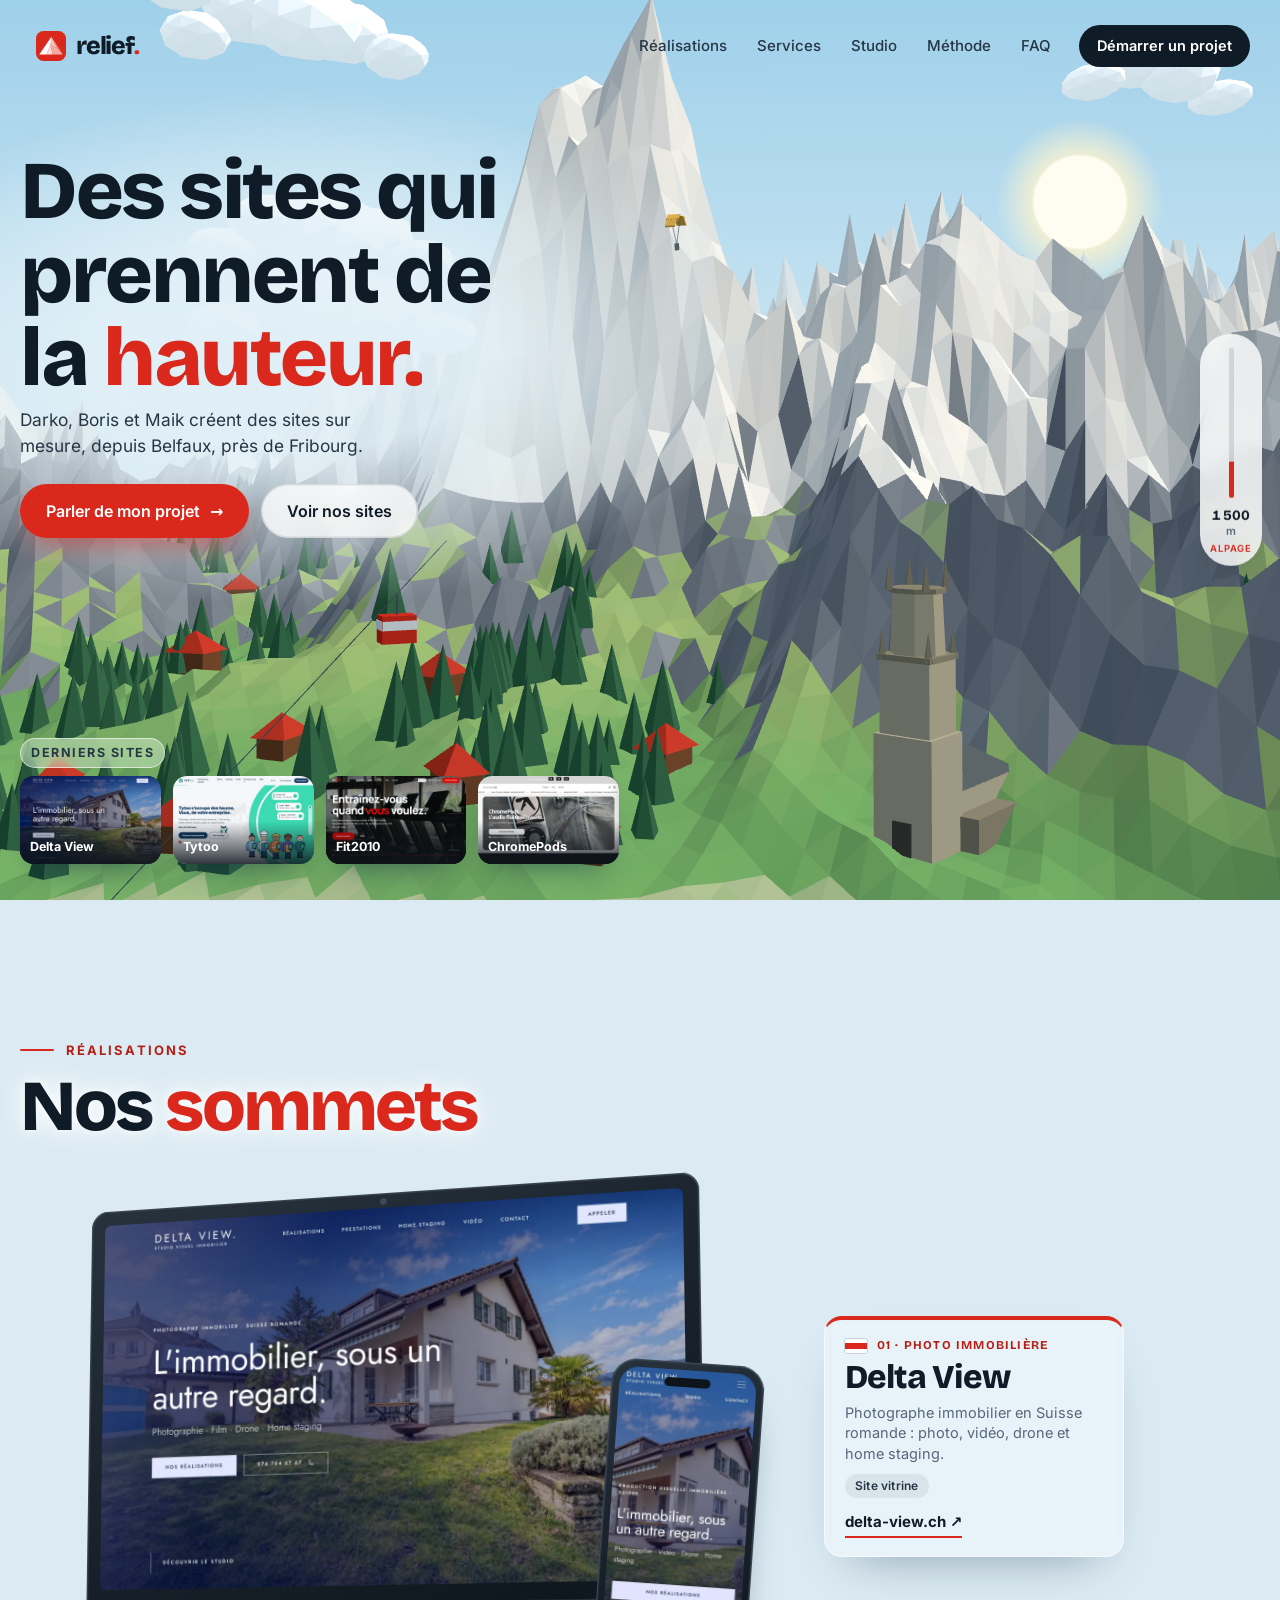
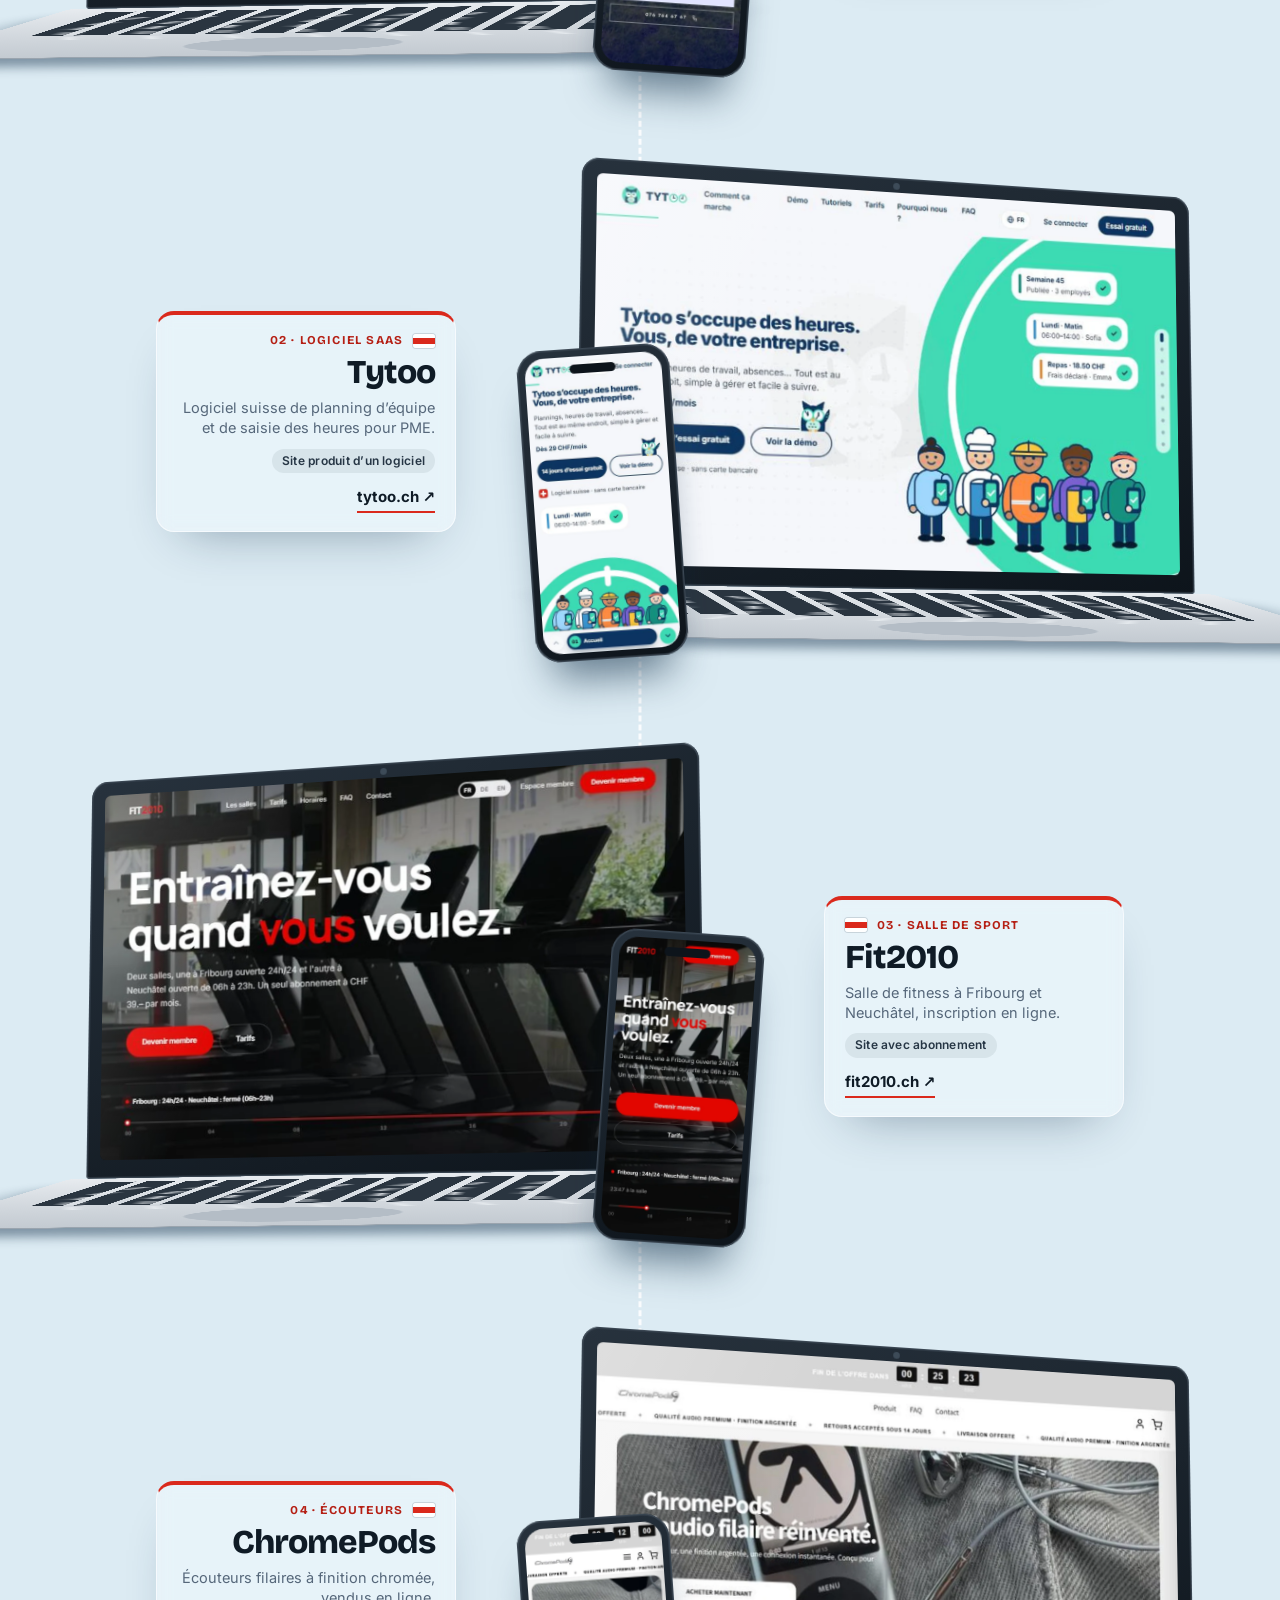
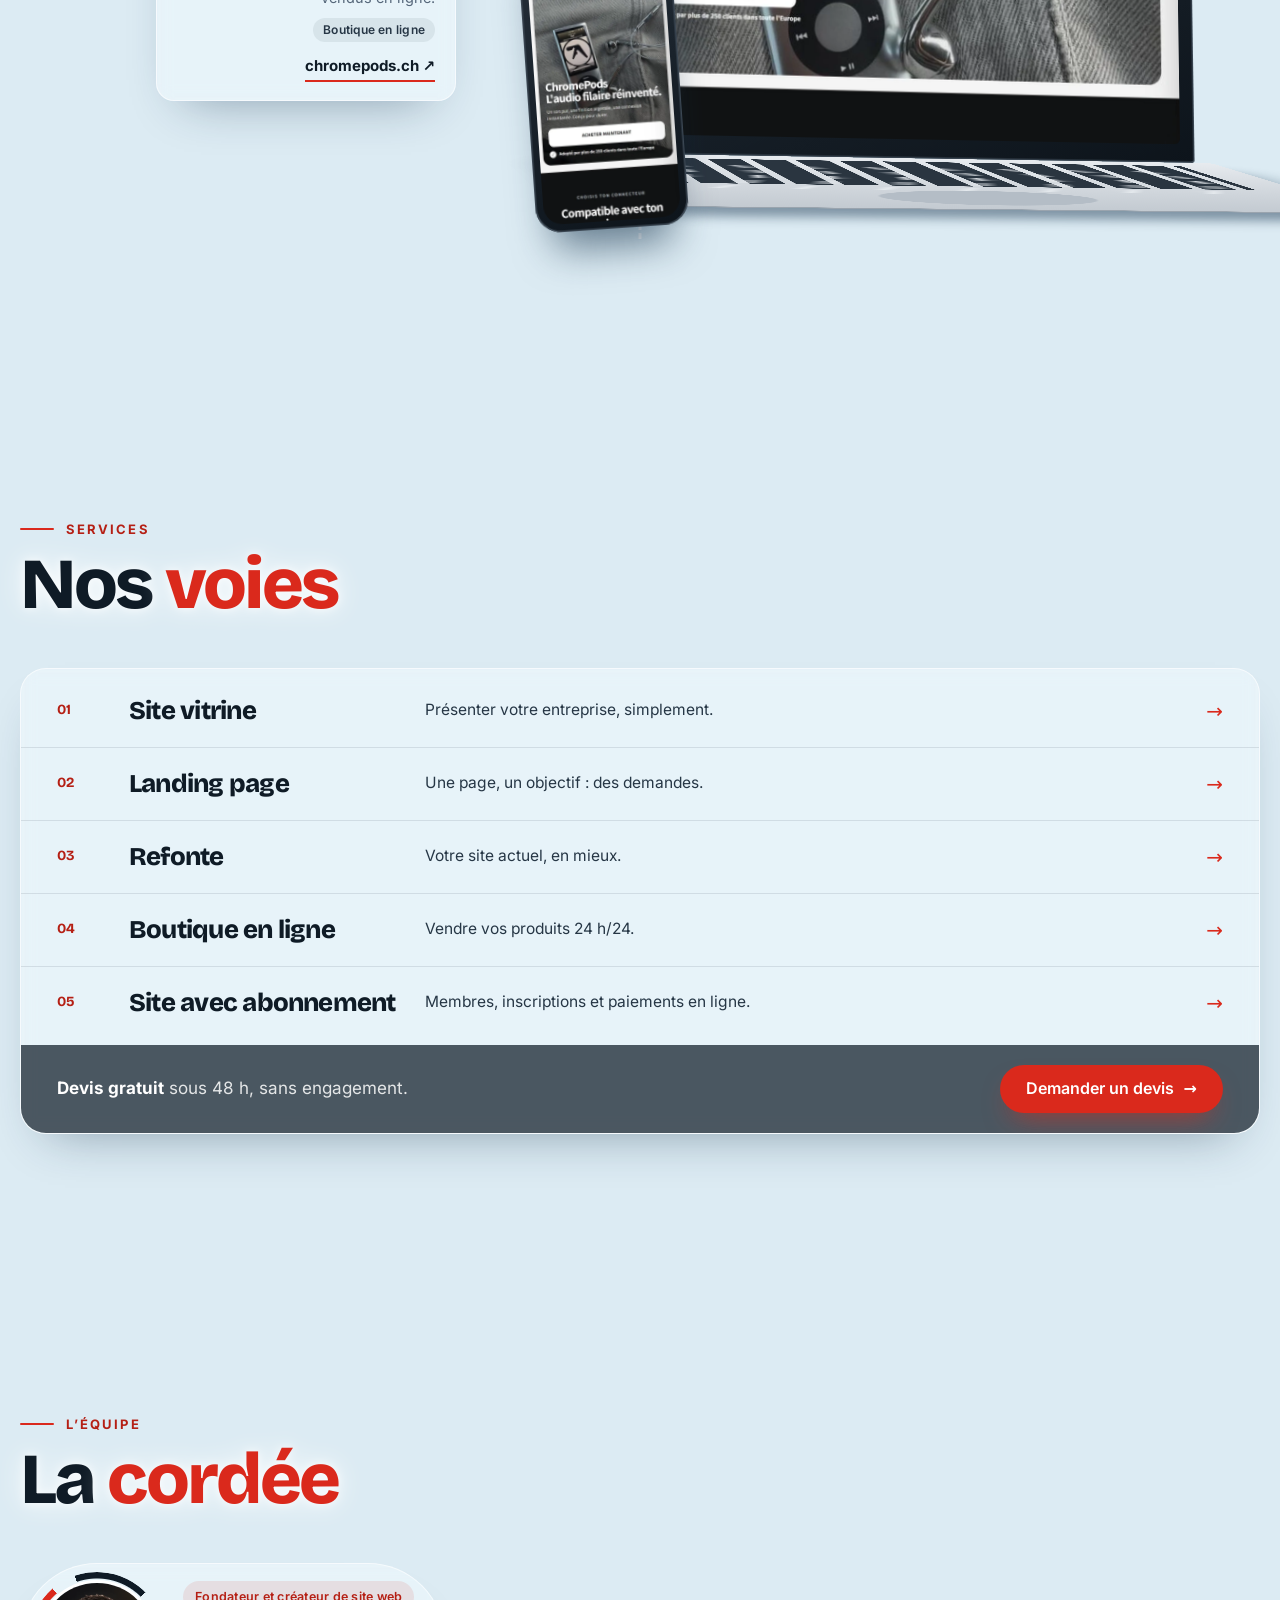
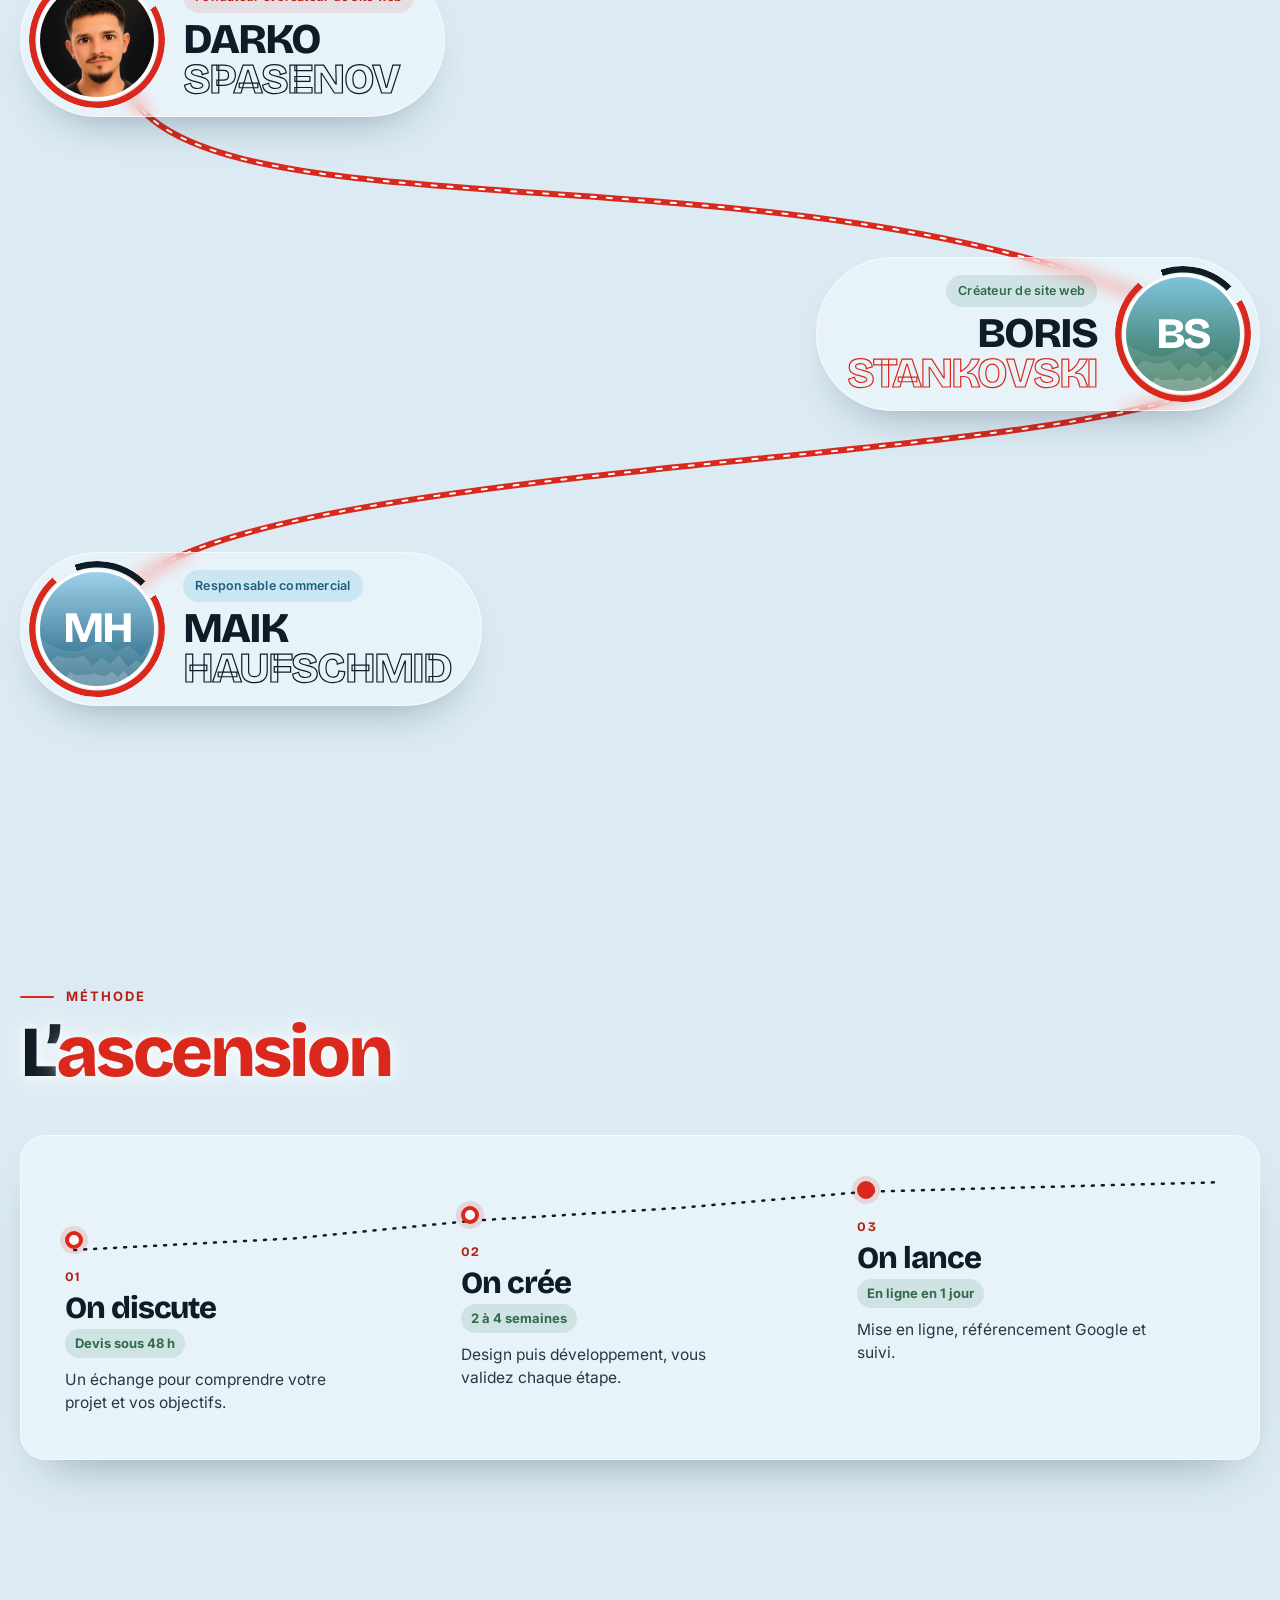
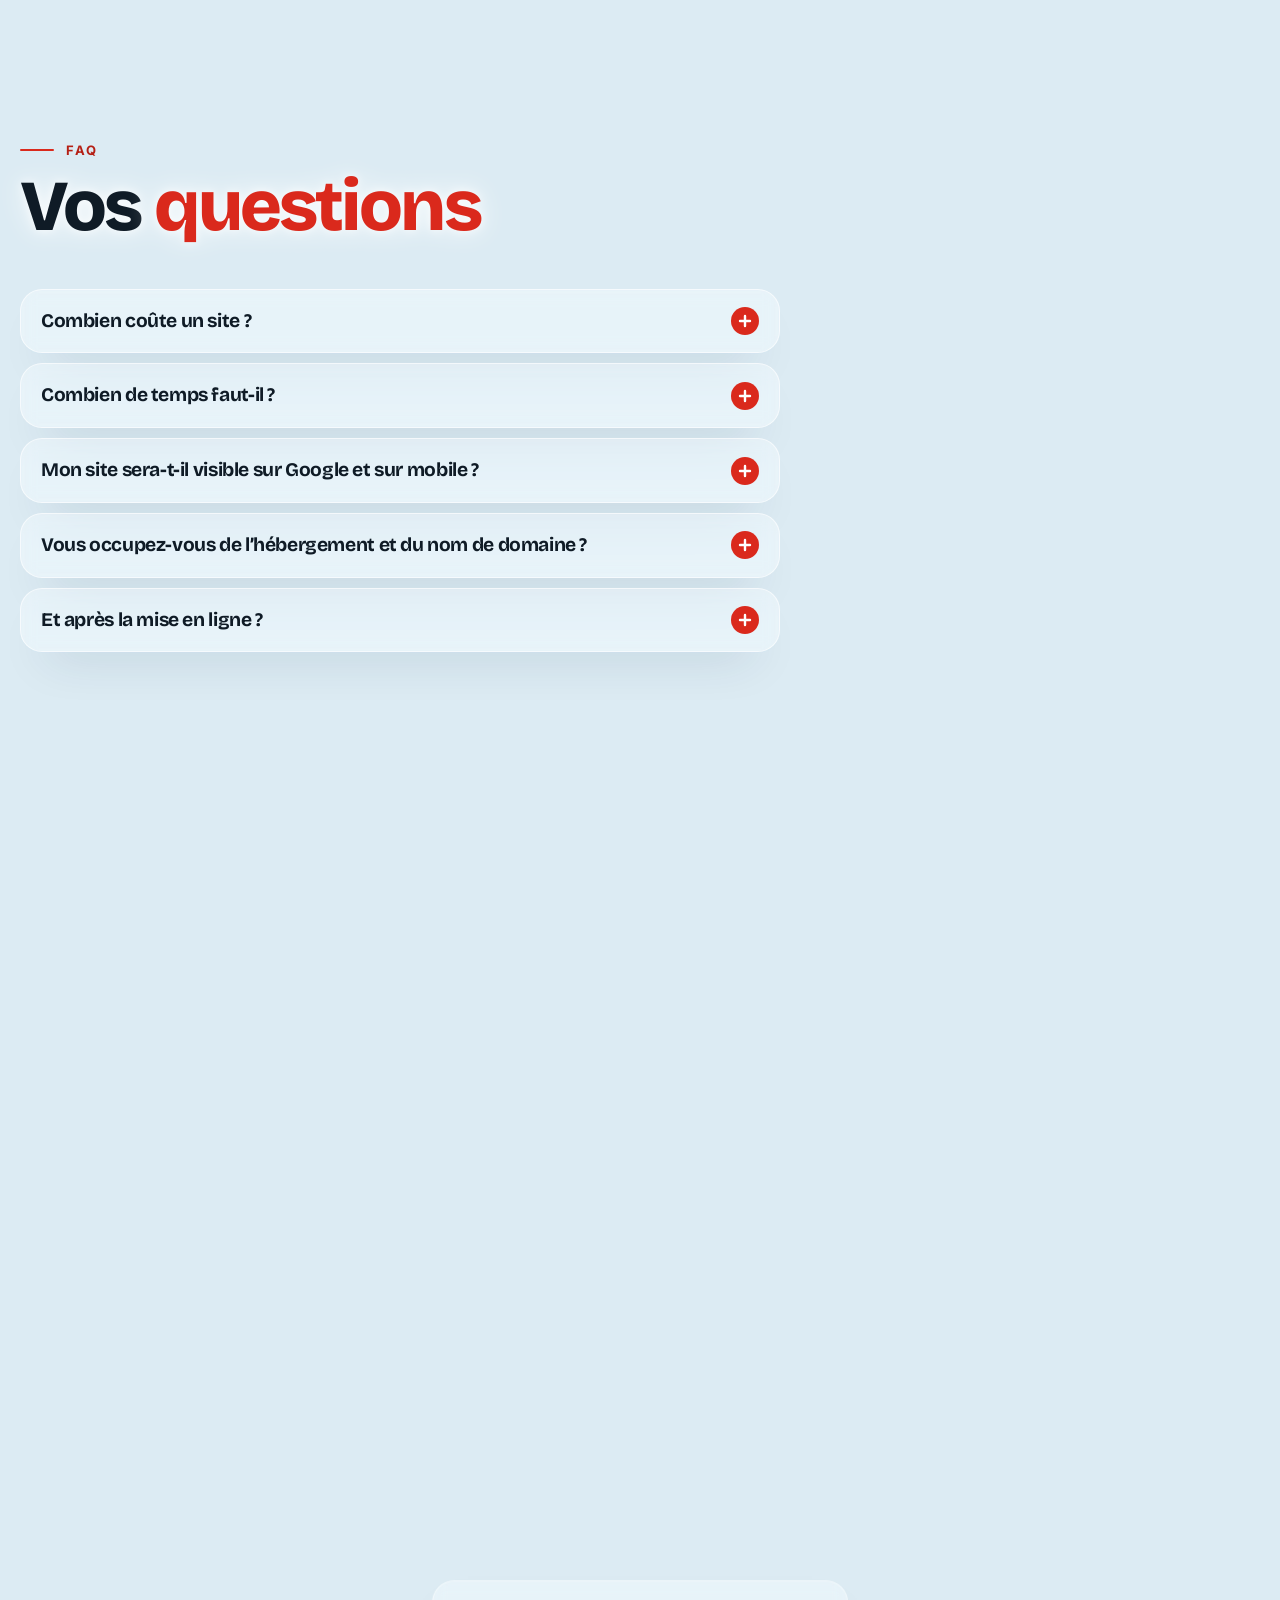
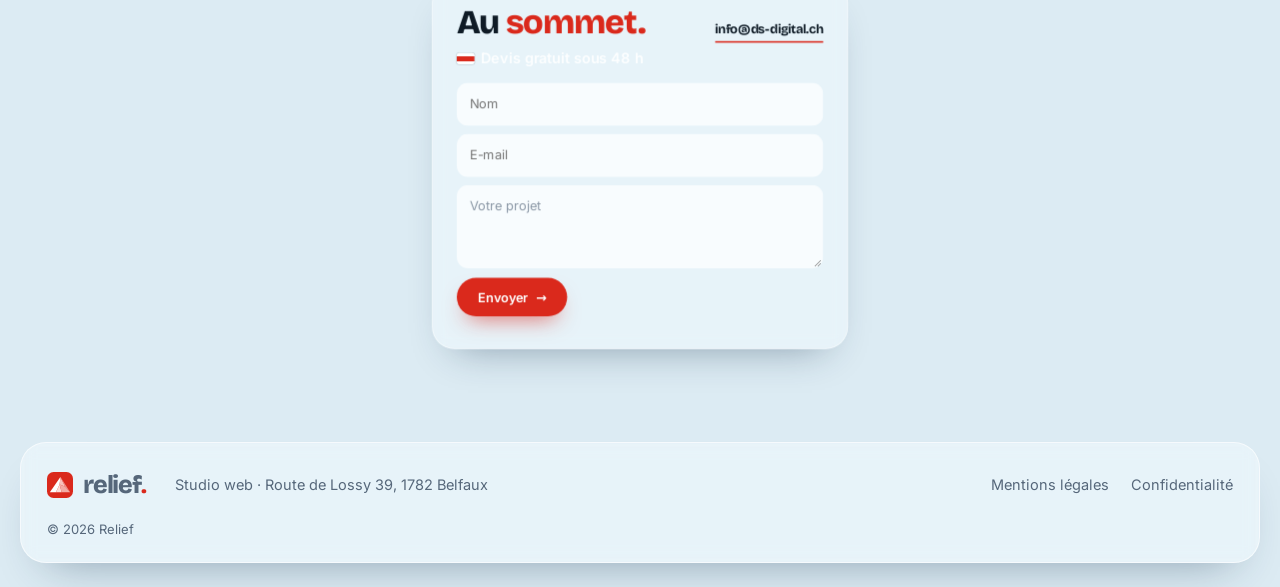
==== commit 57fd34de: "Mobile : drapeau visible (FAQ et contact), caméra calée sur les écrans, arrêts stables sur iPhone Co" ====
--- a/index.html
+++ b/index.html
@@ -21,10 +21,10 @@
 <meta name="twitter:card" content="summary_large_image">
 <link rel="preload" href="assets/fonts/bricolage.woff2" as="font" type="font/woff2" crossorigin>
 <link rel="preload" href="assets/fonts/inter.woff2" as="font" type="font/woff2" crossorigin>
-<link rel="stylesheet" href="assets/relief.css?v=20261126m">
-<script defer src="site-config.js?v=20261126m"></script>
-<script defer src="assets/relief-ui.js?v=20261126m"></script>
-<script type="module" src="assets/relief-3d.min.js?v=20261126m"></script>
+<link rel="stylesheet" href="assets/relief.css?v=20261126o">
+<script defer src="site-config.js?v=20261126o"></script>
+<script defer src="assets/relief-ui.js?v=20261126o"></script>
+<script type="module" src="assets/relief-3d.min.js?v=20261126o"></script>
 <script type="application/ld+json">
 {"@context":"https://schema.org","@graph":[
 {"@type":"ProfessionalService","@id":"https://darkospasenov.github.io/relief/#studio","name":"Relief","description":"Studio web suisse : création de sites internet sur mesure à Fribourg.","url":"https://darkospasenov.github.io/relief/","logo":"https://darkospasenov.github.io/relief/assets/favicon.png","image":"https://darkospasenov.github.io/relief/assets/og-image.jpg","email":"info@ds-digital.ch","address":{"@type":"PostalAddress","streetAddress":"Route de Lossy 39","postalCode":"1782","addressLocality":"Belfaux","addressRegion":"FR","addressCountry":"CH"},"areaServed":[{"@type":"AdministrativeArea","name":"Canton de Fribourg"},{"@type":"Country","name":"Suisse"}],"knowsLanguage":"fr","founder":{"@type":"Person","name":"Darko Spasenov"},"employee":[{"@type":"Person","name":"Darko Spasenov","jobTitle":"Fondateur et créateur de site web"},{"@type":"Person","name":"Boris Stankovski","jobTitle":"Créateur de site web"},{"@type":"Person","name":"Maik Haufschmid","jobTitle":"Responsable commercial"}],
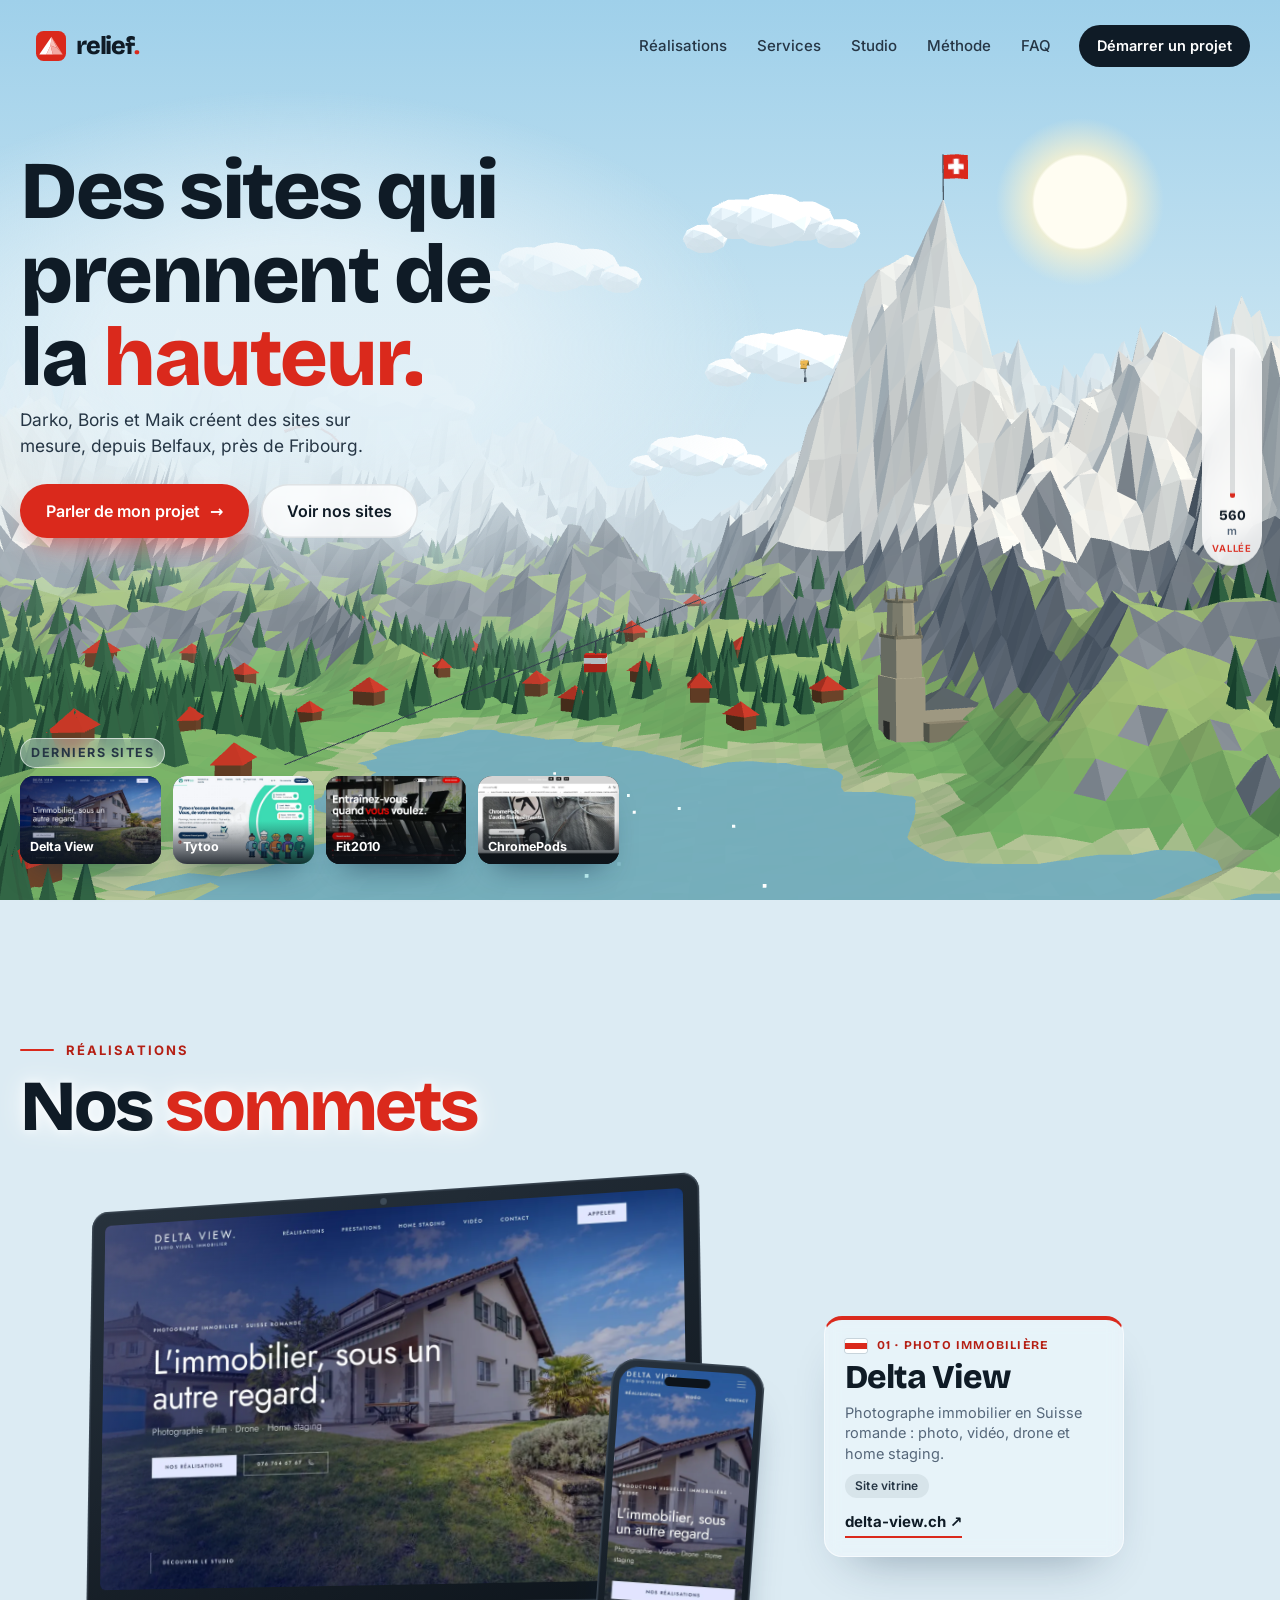
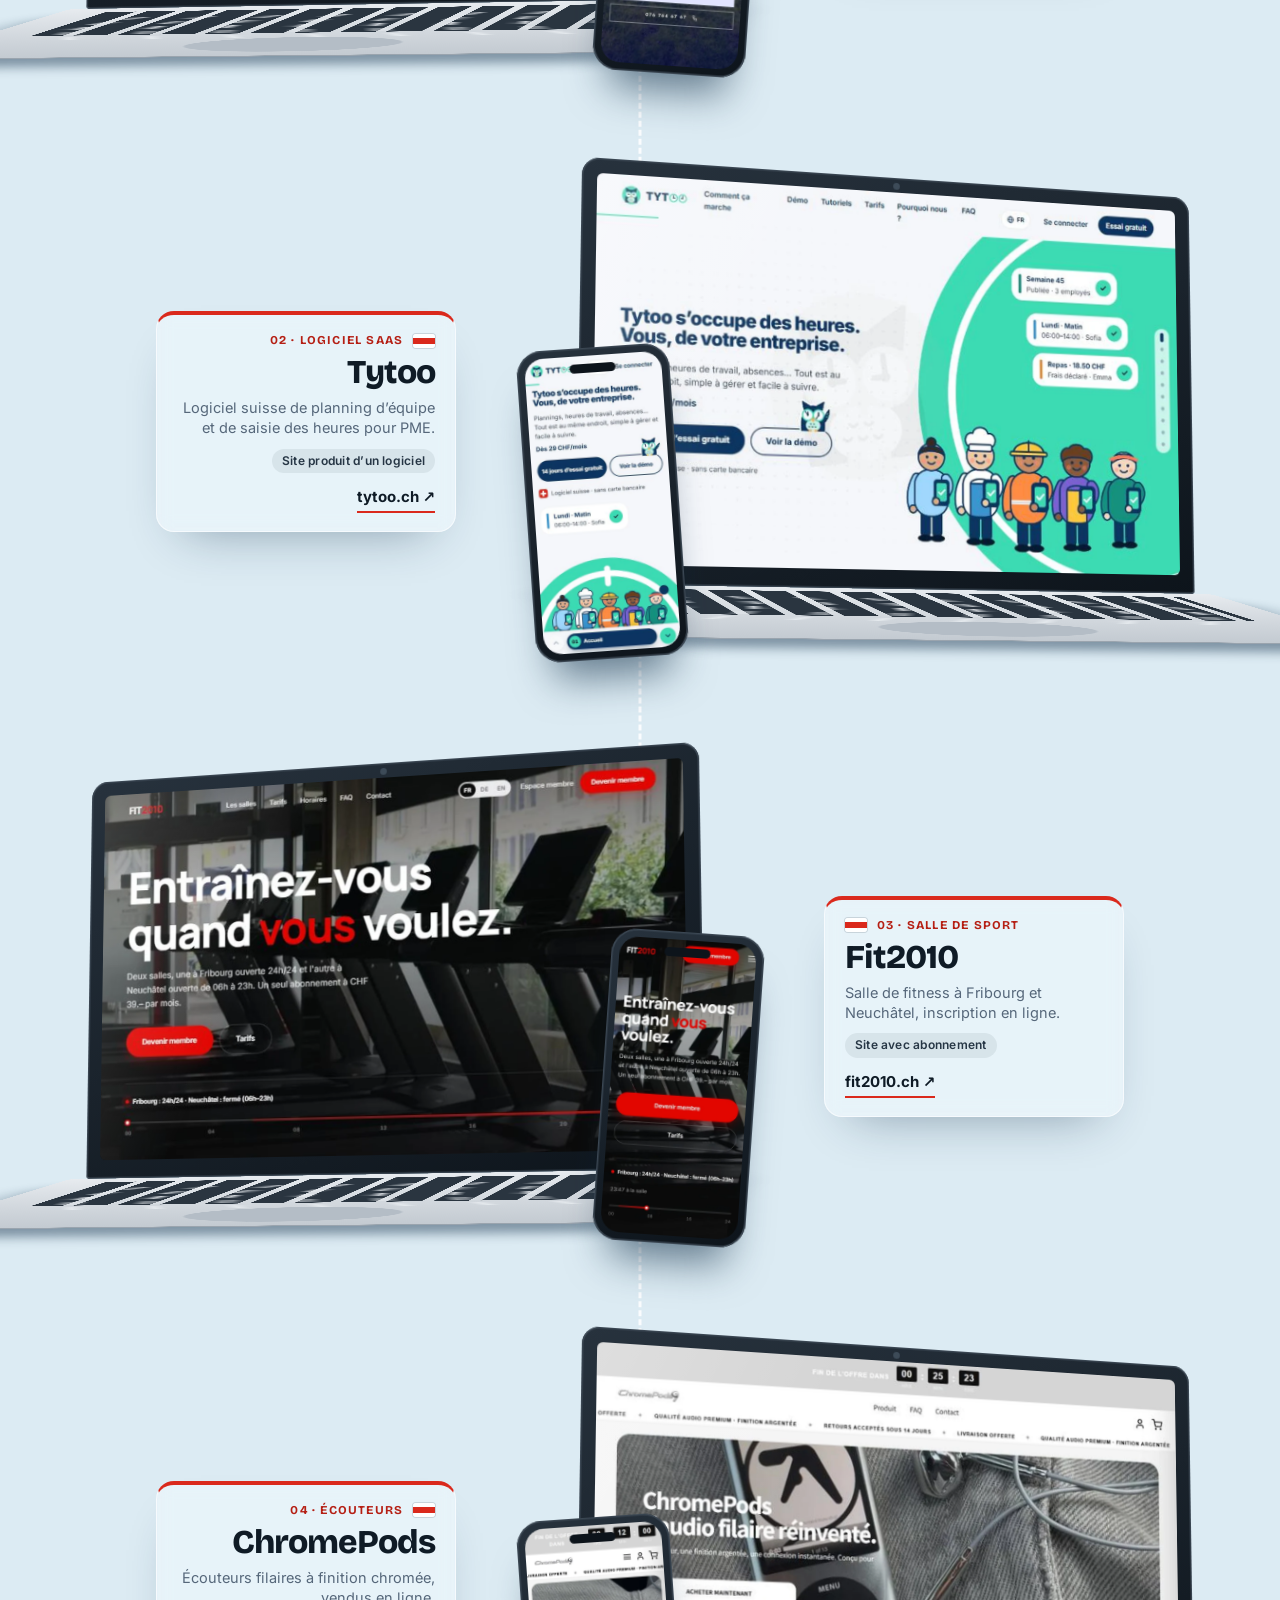
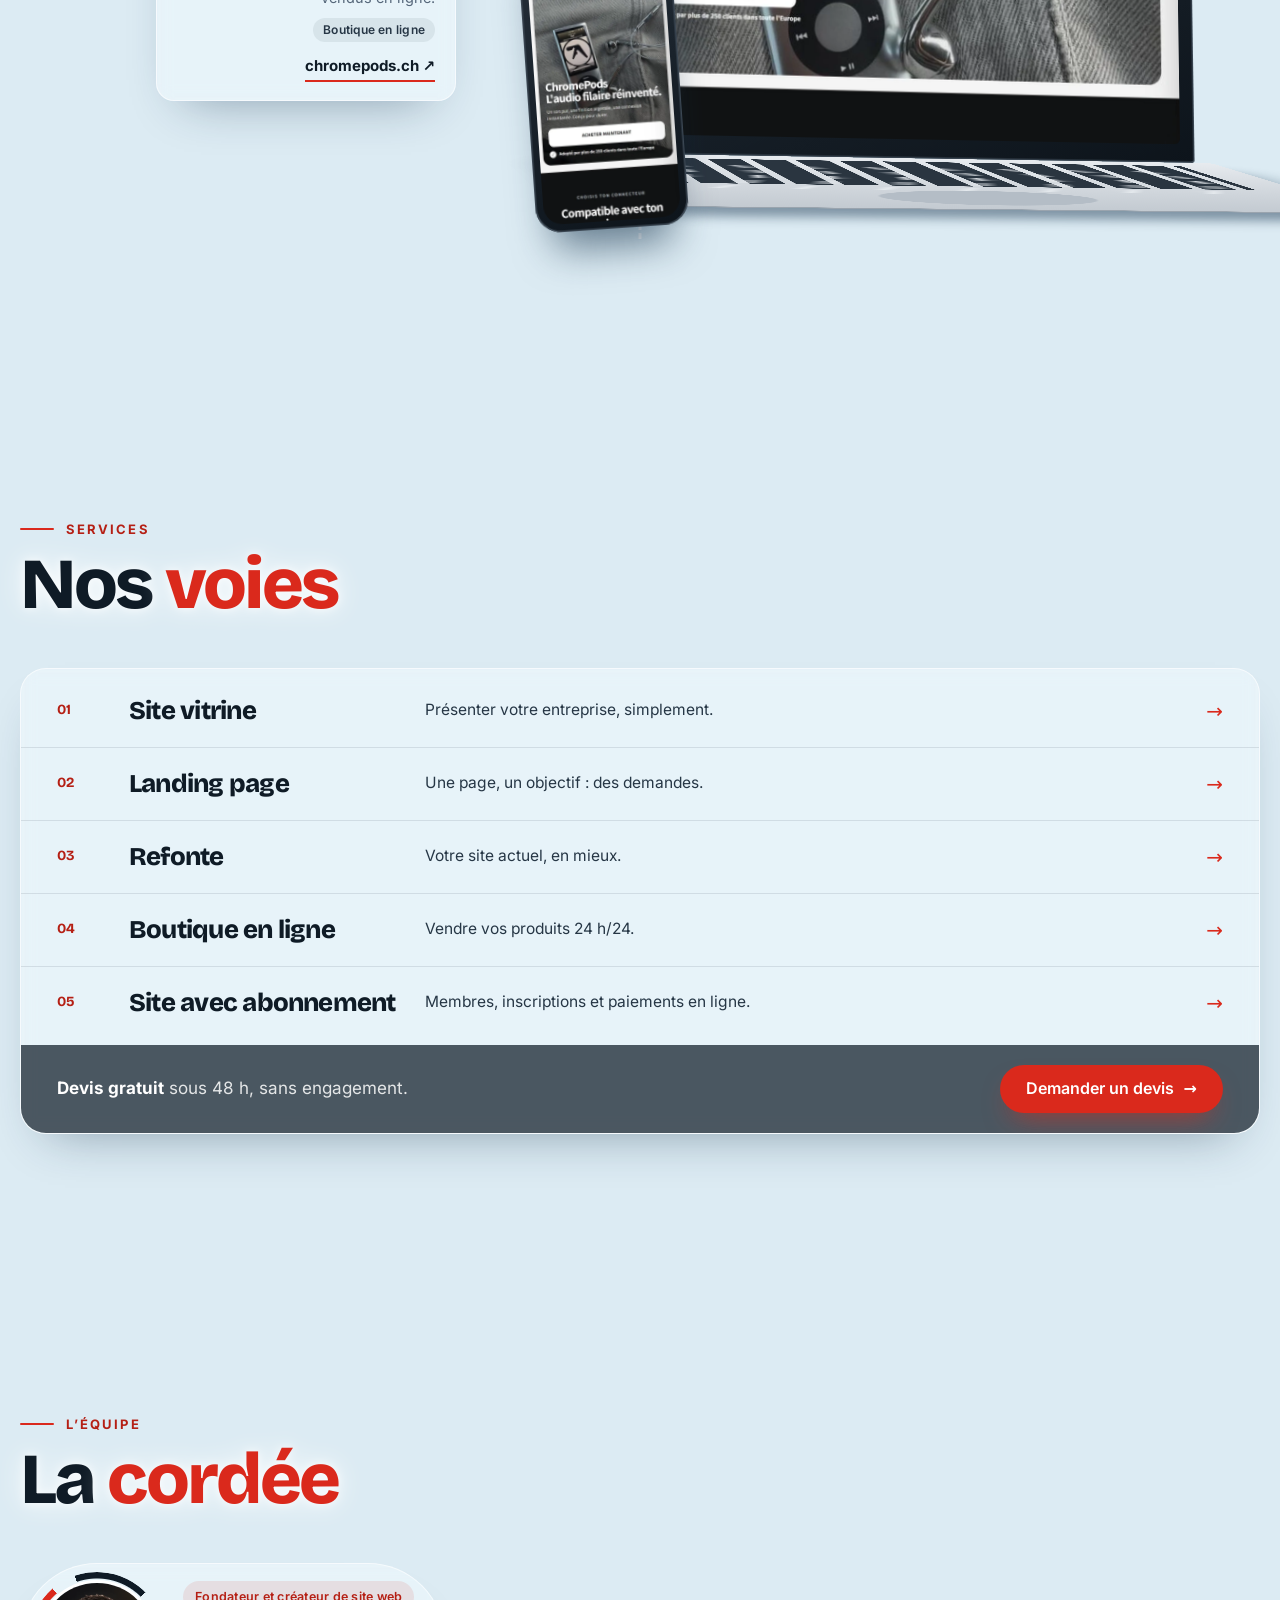
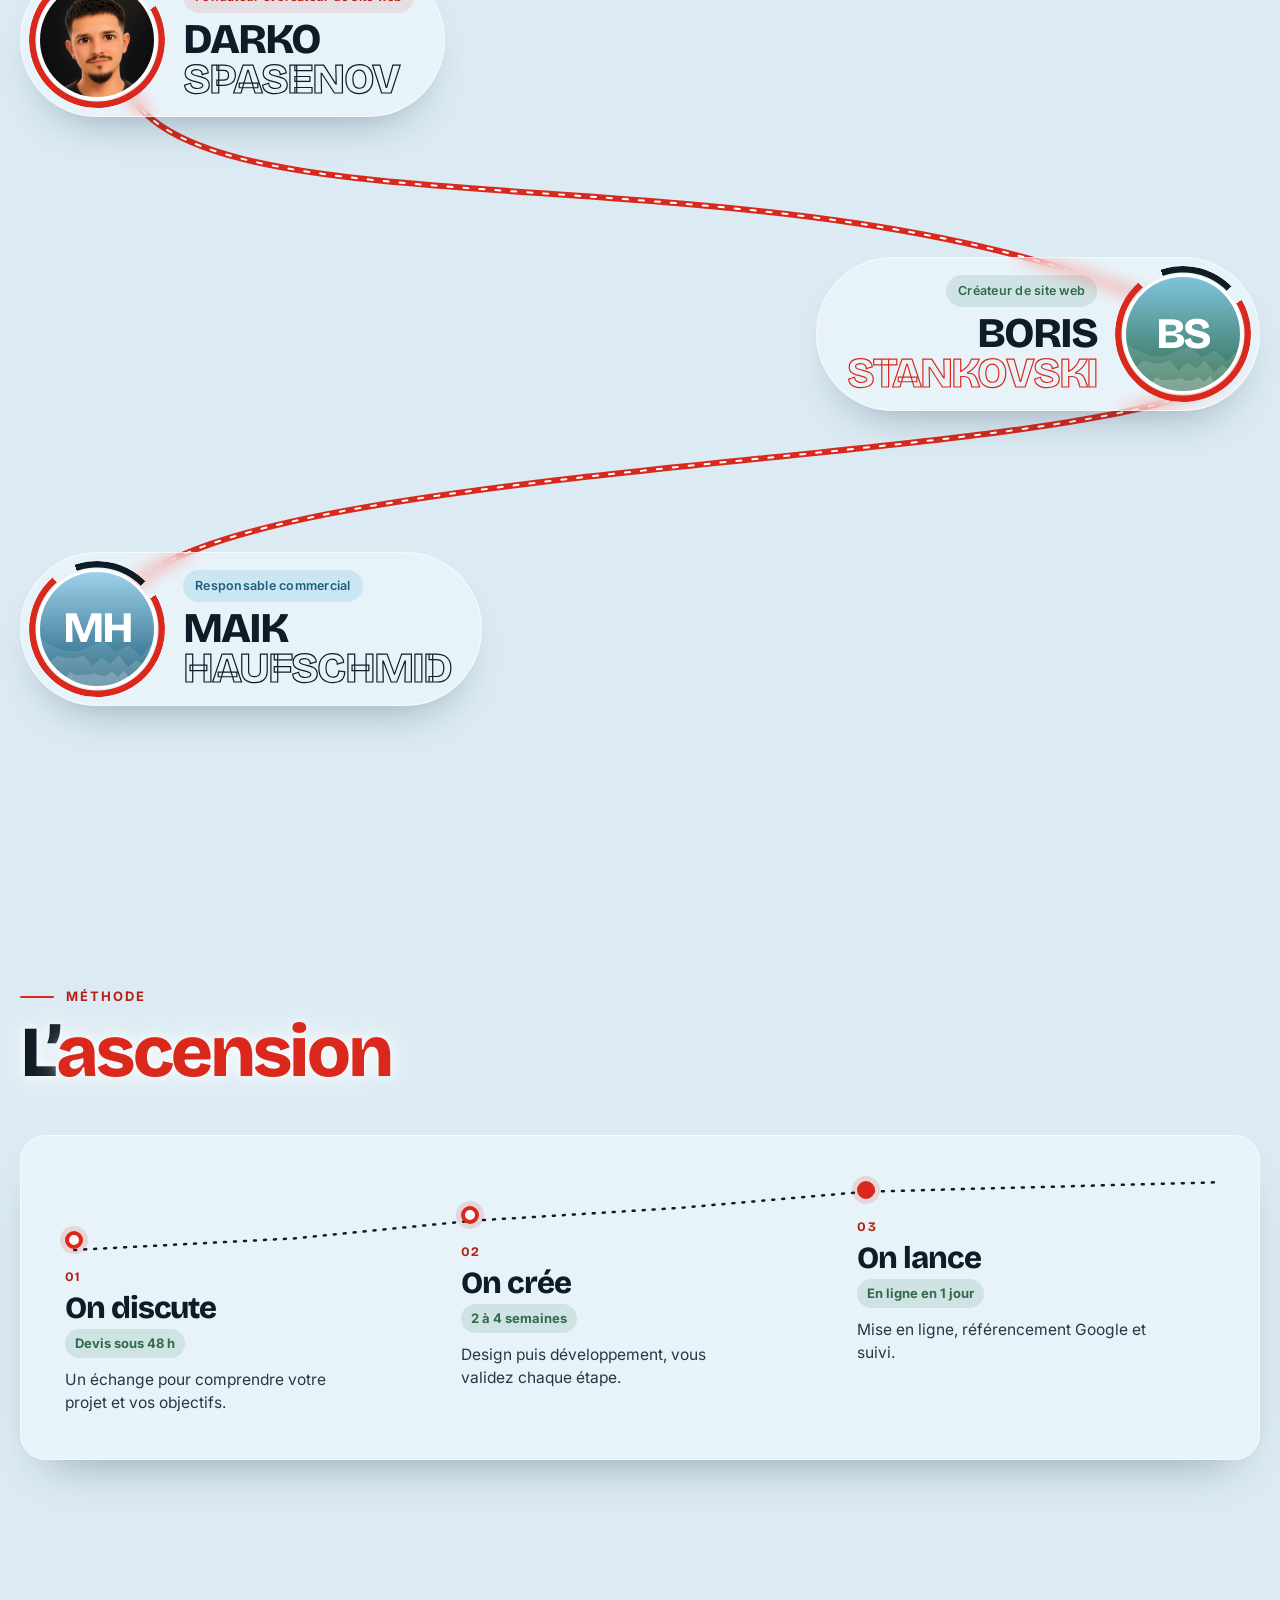
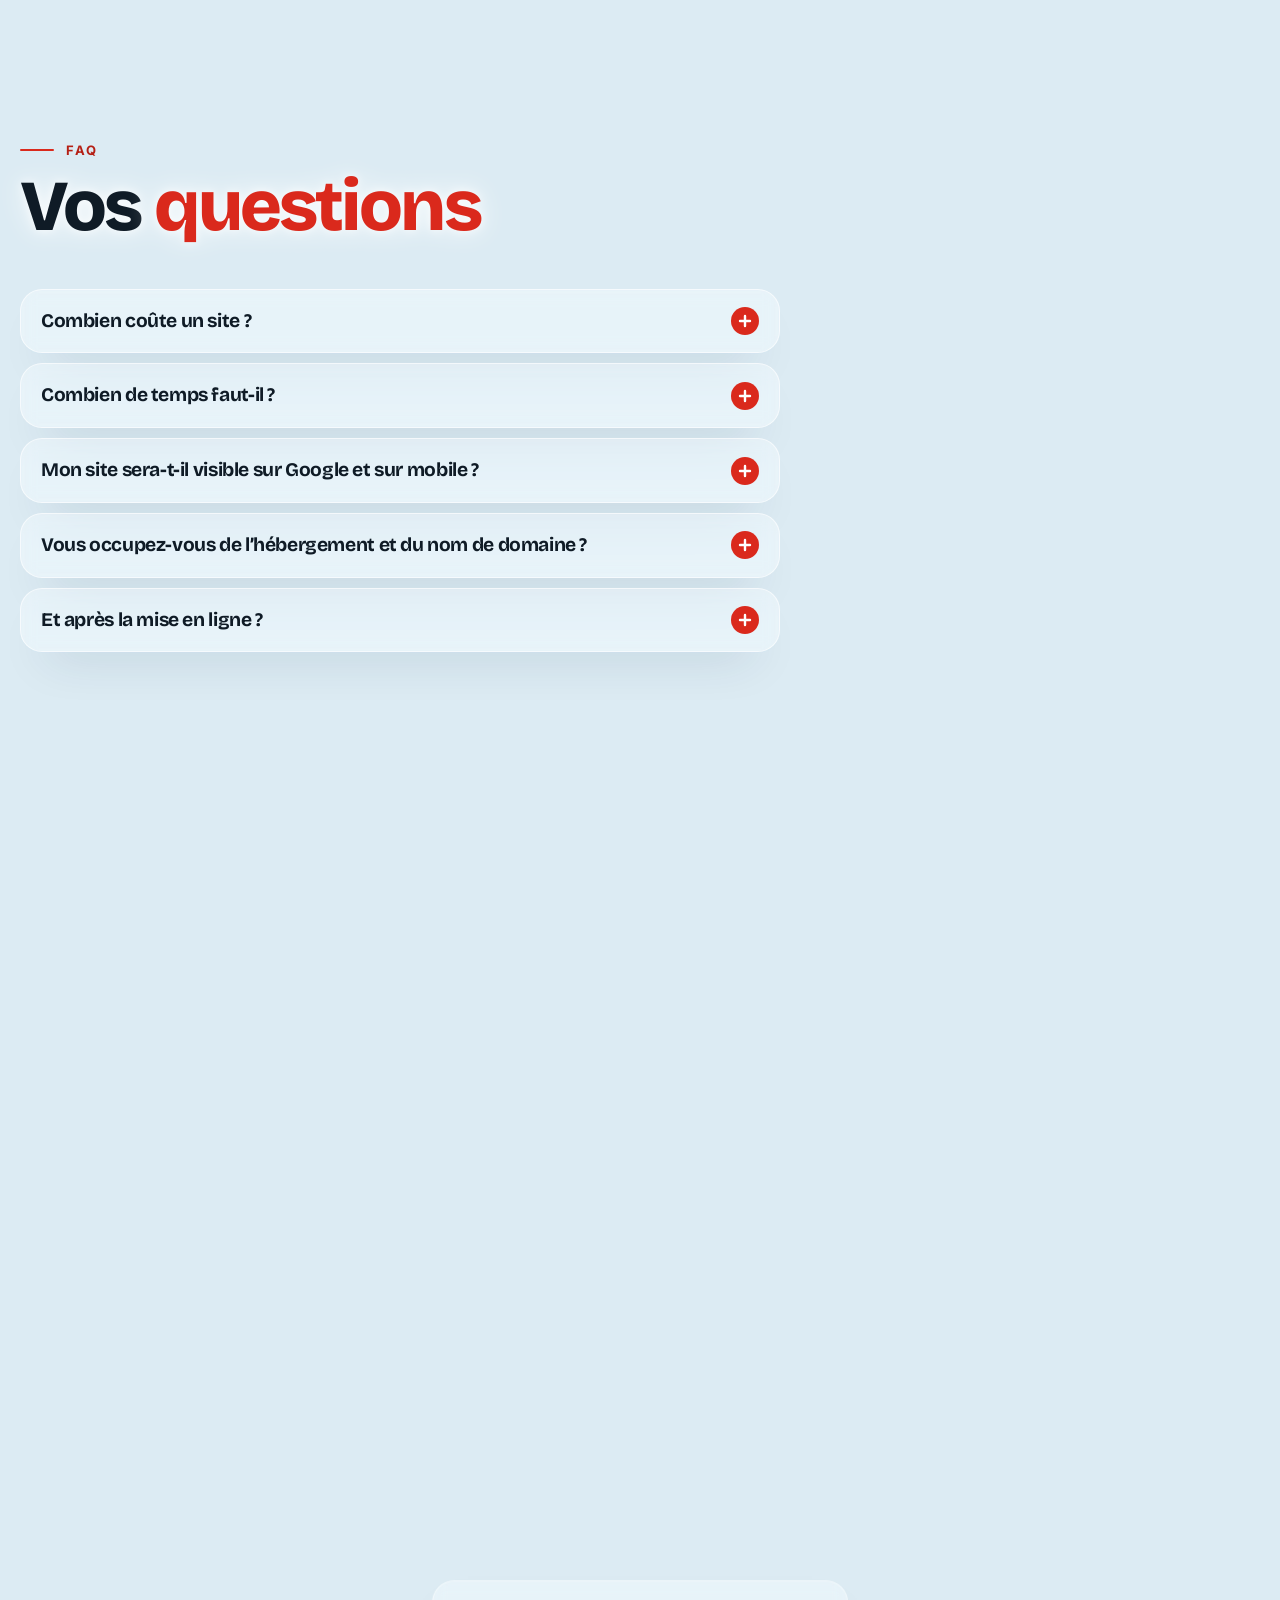
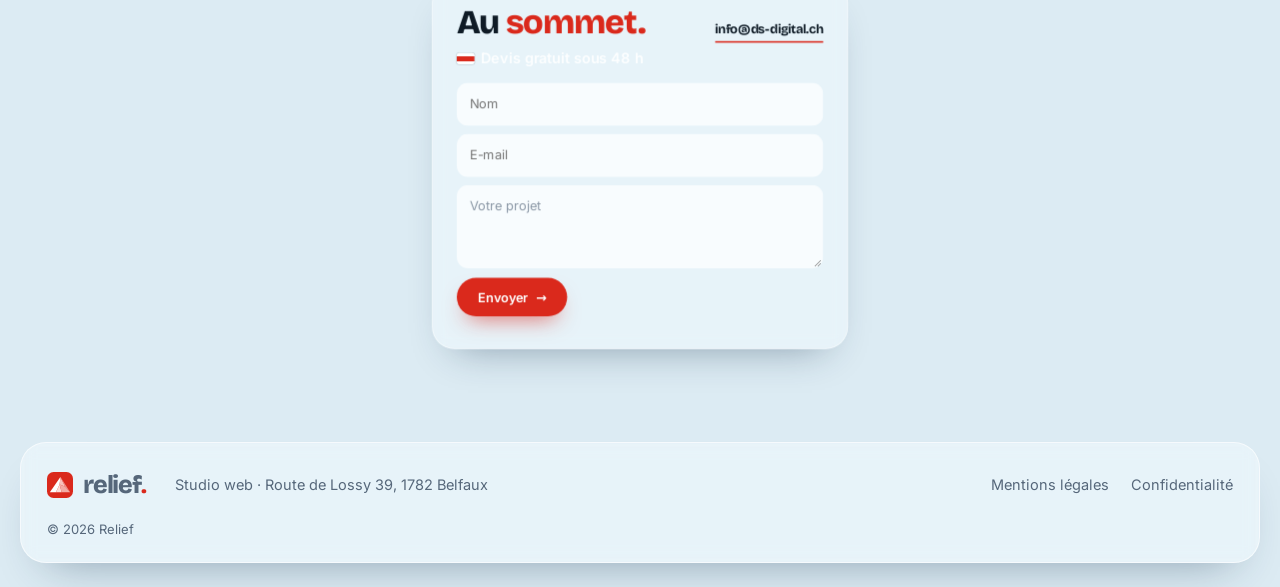
==== commit 1d475bb8: "Défilement plus fluide : arrêts fixes sur téléphone, caméra qui s'arrête avec la page - Téléphone : " ====
--- a/index.html
+++ b/index.html
@@ -21,10 +21,10 @@
 <meta name="twitter:card" content="summary_large_image">
 <link rel="preload" href="assets/fonts/bricolage.woff2" as="font" type="font/woff2" crossorigin>
 <link rel="preload" href="assets/fonts/inter.woff2" as="font" type="font/woff2" crossorigin>
-<link rel="stylesheet" href="assets/relief.css?v=20261126o">
-<script defer src="site-config.js?v=20261126o"></script>
-<script defer src="assets/relief-ui.js?v=20261126o"></script>
-<script type="module" src="assets/relief-3d.min.js?v=20261126o"></script>
+<link rel="stylesheet" href="assets/relief.css?v=20261127a">
+<script defer src="site-config.js?v=20261127a"></script>
+<script defer src="assets/relief-ui.js?v=20261127a"></script>
+<script type="module" src="assets/relief-3d.min.js?v=20261127a"></script>
 <script type="application/ld+json">
 {"@context":"https://schema.org","@graph":[
 {"@type":"ProfessionalService","@id":"https://darkospasenov.github.io/relief/#studio","name":"Relief","description":"Studio web suisse : création de sites internet sur mesure à Fribourg.","url":"https://darkospasenov.github.io/relief/","logo":"https://darkospasenov.github.io/relief/assets/favicon.png","image":"https://darkospasenov.github.io/relief/assets/og-image.jpg","email":"info@ds-digital.ch","address":{"@type":"PostalAddress","streetAddress":"Route de Lossy 39","postalCode":"1782","addressLocality":"Belfaux","addressRegion":"FR","addressCountry":"CH"},"areaServed":[{"@type":"AdministrativeArea","name":"Canton de Fribourg"},{"@type":"Country","name":"Suisse"}],"knowsLanguage":"fr","founder":{"@type":"Person","name":"Darko Spasenov"},"employee":[{"@type":"Person","name":"Darko Spasenov","jobTitle":"Fondateur et créateur de site web"},{"@type":"Person","name":"Boris Stankovski","jobTitle":"Créateur de site web"},{"@type":"Person","name":"Maik Haufschmid","jobTitle":"Responsable commercial"}],
--- a/assets/relief.css
+++ b/assets/relief.css
@@ -158,7 +158,8 @@
 /* ordinateur portable en CSS 3D : fermé, puis il s'ouvre à l'arrivée */
 .laptop{--tilt:-17deg;display:block;perspective:2400px;padding:0 6% 11%;position:relative;z-index:1}
 .climb:nth-child(even) .laptop{--tilt:17deg;--from:1}
-.laptop-3d{position:relative;display:block;transform-style:preserve-3d;transform:translateX(calc((1 - var(--e)) * var(--from,-1) * 90px)) rotateX(calc(7deg + var(--my,0deg))) rotateY(calc(var(--tilt) * (1.9 - .9 * var(--e)) + var(--mx,0deg)));transition:transform .25s linear}
+.laptop-3d{position:relative;display:block;transform-style:preserve-3d;transform:translateX(calc((1 - var(--e)) * var(--from,-1) * 90px)) rotateX(calc(7deg + var(--my,0deg))) rotateY(calc(var(--tilt) * (1.9 - .9 * var(--e)) + var(--mx,0deg)))}
+.laptop:hover .laptop-3d{transition:transform .25s linear}
 .laptop-lid{position:relative;display:block;padding:2.4% 2.4% 3%;border-radius:18px 18px 4px 4px;background:linear-gradient(160deg,#27323d,#0d141b);box-shadow:0 0 0 1.5px #3b4753 inset;transform-origin:50% 100%;transform:rotateX(calc((1 - var(--e)) * -89deg));backface-visibility:hidden}
 .laptop-lid::before{content:"";position:absolute;left:50%;top:1.1%;width:7px;height:7px;margin-left:-3.5px;border-radius:50%;background:#3d4b58}
 .laptop-screen{position:relative;display:block;overflow:hidden;border-radius:6px;background:#0d141b}
@@ -215,7 +216,7 @@
 
 /* ---------- méthode : l'ascension ---------- */
 .steps{list-style:none;margin:0;padding:0;display:grid;grid-template-columns:repeat(3,minmax(0,1fr));gap:clamp(16px,2.4vw,28px);align-items:start}
-.step{position:relative;padding:30px 28px 32px;border-radius:28px;background:rgba(255,255,255,.94);box-shadow:var(--shadow);opacity:var(--e);transform:perspective(900px) translateY(calc((1 - var(--e)) * 120px)) rotateX(calc(var(--rx) + (1 - var(--e)) * 28deg)) rotateY(var(--ry));transition:transform .25s linear}
+.step{position:relative;padding:30px 28px 32px;border-radius:28px;background:rgba(255,255,255,.94);box-shadow:var(--shadow);opacity:var(--e);transform:perspective(900px) translateY(calc((1 - var(--e)) * 120px)) rotateX(calc(var(--rx) + (1 - var(--e)) * 28deg)) rotateY(var(--ry))}
 /* les étapes montent comme un sentier */
 .step:nth-child(1){margin-top:90px}.step:nth-child(2){margin-top:45px}
 .step-ico{width:60px;height:60px}
@@ -380,7 +381,7 @@
 
 /* services : cinq petites cartes */
 .svcs{list-style:none;margin:0;padding:0;display:grid;grid-template-columns:repeat(5,minmax(0,1fr));gap:clamp(10px,1.4vw,16px)}
-.svc{position:relative;display:grid;gap:8px;align-content:start;padding:20px 18px 22px;border-radius:24px;background:rgba(255,255,255,.94);box-shadow:var(--shadow);opacity:var(--e);transform:perspective(900px) translateY(calc((1 - var(--e)) * 90px)) rotateX(calc(var(--rx) + (1 - var(--e)) * 22deg)) rotateY(var(--ry));transition:transform .25s linear}
+.svc{position:relative;display:grid;gap:8px;align-content:start;padding:20px 18px 22px;border-radius:24px;background:rgba(255,255,255,.94);box-shadow:var(--shadow);opacity:var(--e);transform:perspective(900px) translateY(calc((1 - var(--e)) * 90px)) rotateX(calc(var(--rx) + (1 - var(--e)) * 22deg)) rotateY(var(--ry))}
 .svc:nth-child(2){margin-top:22px}.svc:nth-child(3){margin-top:44px}.svc:nth-child(4){margin-top:22px}
 .svc svg{width:42px;height:42px;margin-bottom:6px}
 .svc h3{font-size:clamp(19px,1.6vw,23px);line-height:1.08}
@@ -638,7 +639,7 @@
 /* défilement écran par écran sur téléphone : les points d'arrêt sont posés et centrés par relief-ui.js */
 @media (max-width:760px) and (prefers-reduced-motion:no-preference){
   html{scroll-snap-type:y mandatory}
-  .snap-pt{scroll-snap-align:start;scroll-snap-stop:always}
+  .snap-mark{position:absolute;left:0;width:1px;height:1px;pointer-events:none;visibility:hidden;scroll-snap-align:start;scroll-snap-stop:always}
 }
 
 /* flèche « remonter tout en haut », à côté de l'altimètre (26.11) */
@@ -650,3 +651,6 @@
   .alti{min-width:104px;justify-content:center}
   .to-top{top:auto;right:122px;bottom:14px;width:42px;height:42px}
 }
+
+/* survol à la souris : léger amorti sur l'inclinaison des cartes (jamais pendant le défilement) */
+@media (hover:hover) and (pointer:fine){.step:hover,.svc:hover{transition:transform .25s linear}}
